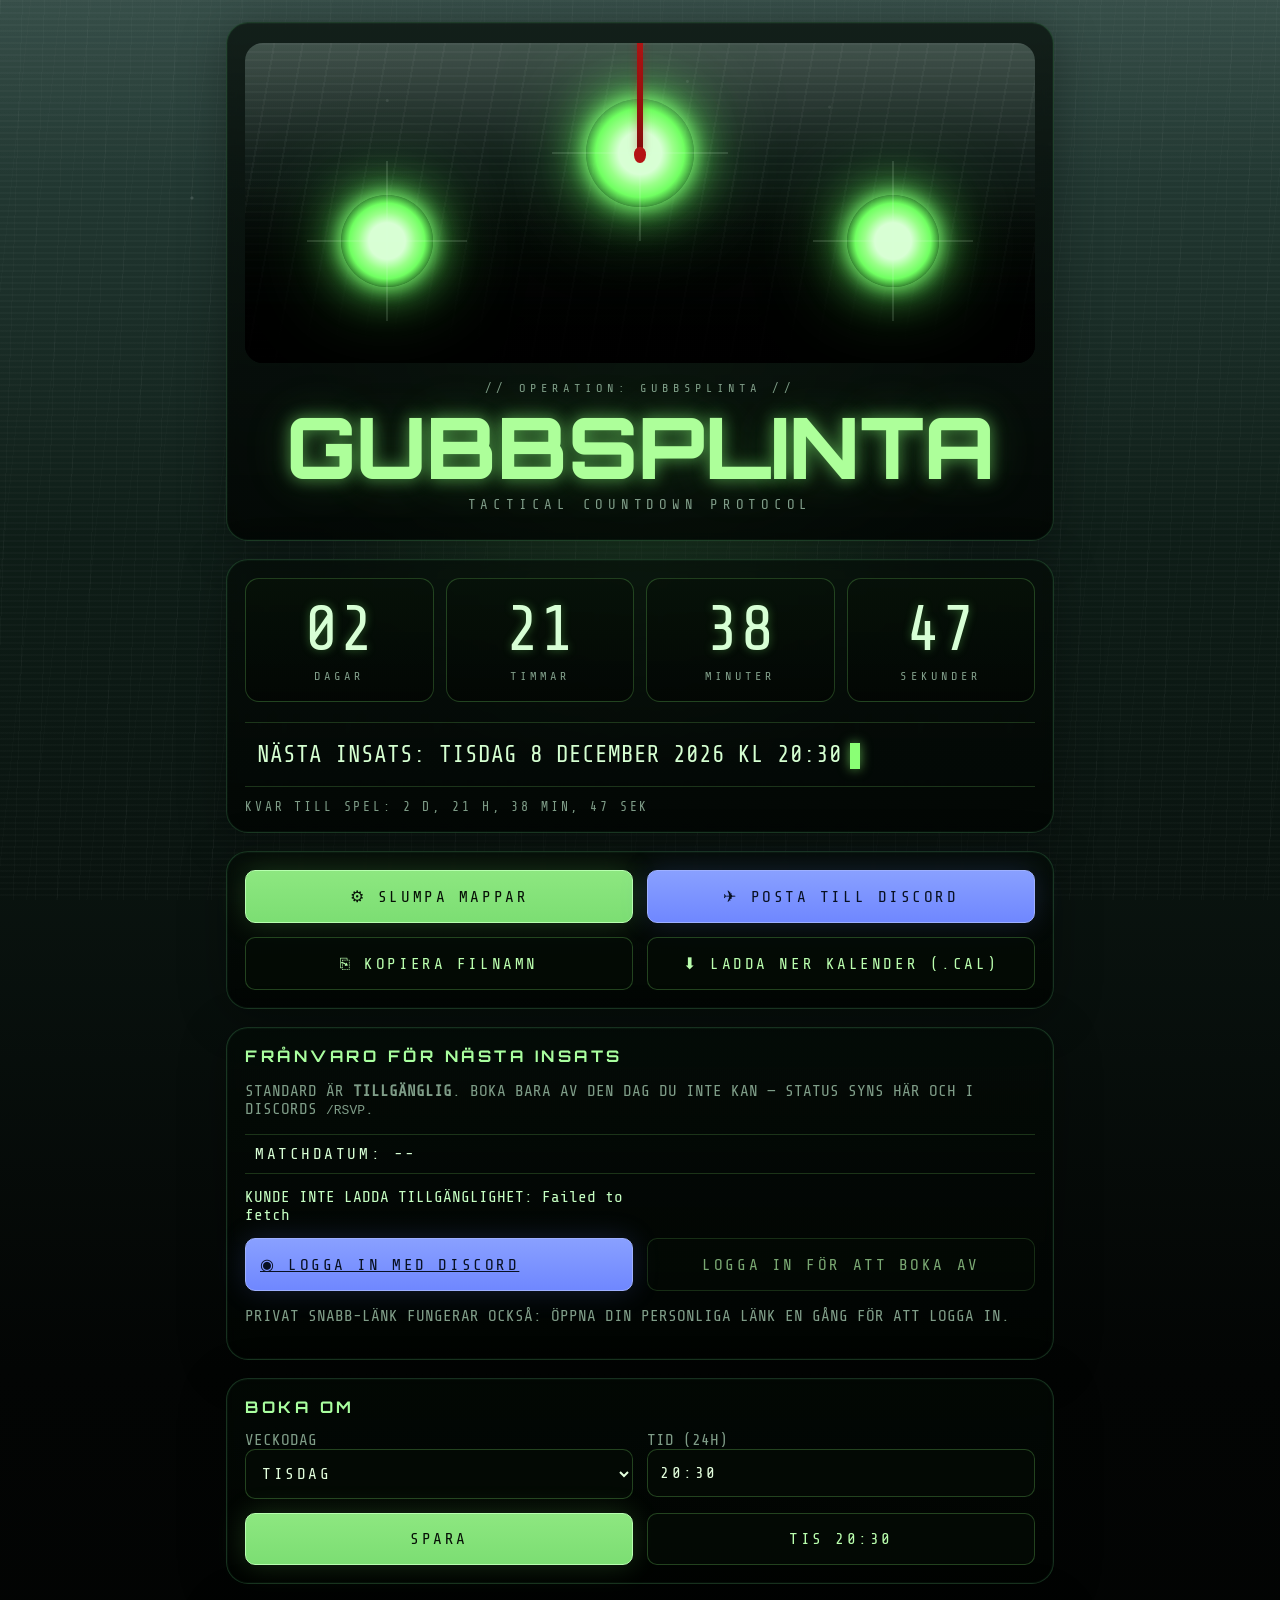
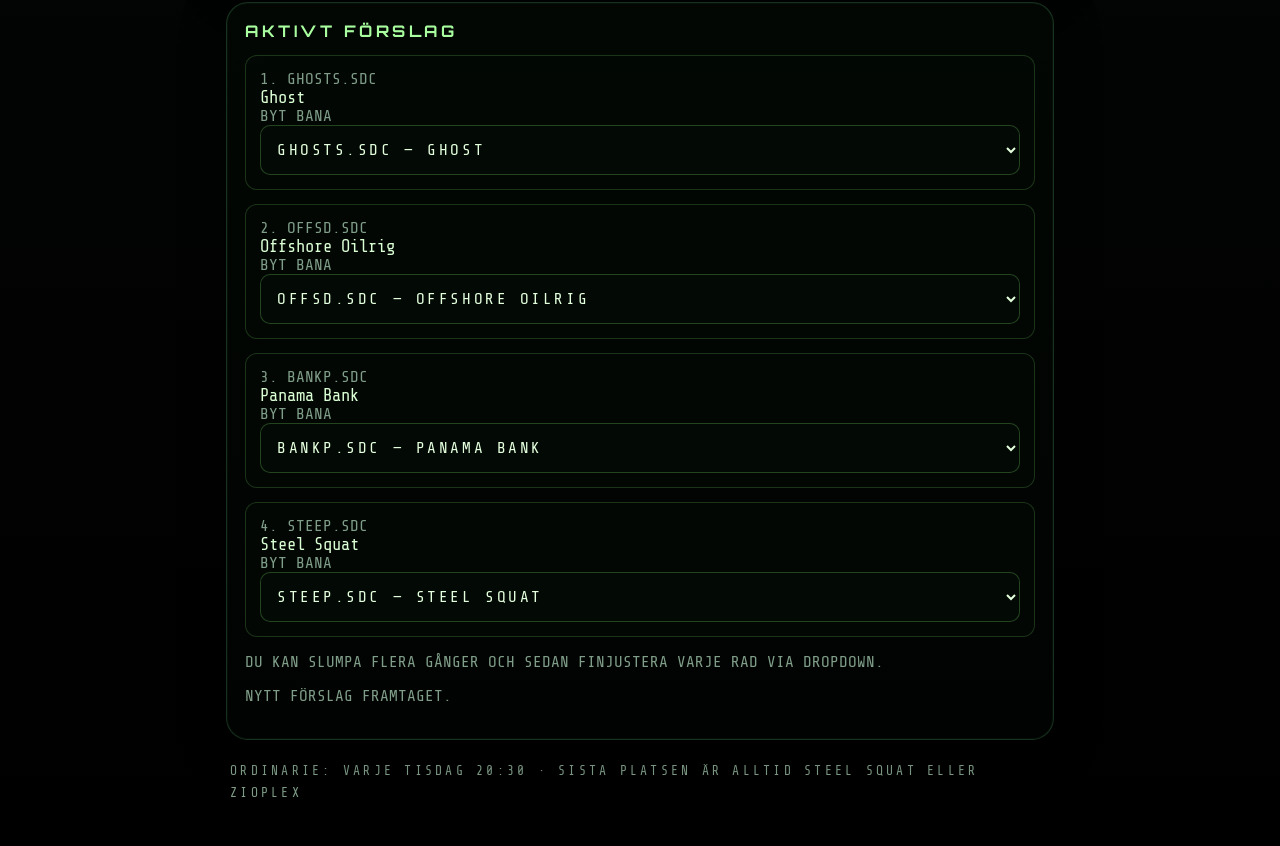
==== index.html @ 3c08b969 "Fix live RSVP panel synchronization" ====
<!doctype html>
<html lang="sv">
<head>
  <meta charset="utf-8">
  <meta name="viewport" content="width=device-width, initial-scale=1">
  <title>GubbSplinta Matchoff</title>
  <meta name="description" content="Repeterande nedräkning med regnig Splinter Cell-känsla, Discord-postning och GitHub-synk.">
  <link rel="preconnect" href="https://fonts.googleapis.com">
  <link rel="preconnect" href="https://fonts.gstatic.com" crossorigin>
  <link href="https://fonts.googleapis.com/css2?family=Orbitron:wght@500;700;800&family=Share+Tech+Mono&display=swap" rel="stylesheet">
  <link rel="stylesheet" href="style.css">
</head>
<body>
  <div class="rain-layer" aria-hidden="true"></div>
  <main class="wrap">
    <section class="hero panel">
      <div class="lens-scene" aria-hidden="true">
        <div class="blood-drop"></div>
        <div class="lens top"></div>
        <div class="lens left"></div>
        <div class="lens right"></div>
        <div class="mist"></div>
      </div>
      <p class="eyebrow">// OPERATION: GUBBSPLINTA //</p>
      <h1>GUBBSPLINTA</h1>
      <p class="subline">TACTICAL COUNTDOWN PROTOCOL</p>
    </section>

    <section class="panel countdown-panel">
      <div class="grid">
        <div class="box"><span class="num" id="days">00</span><span class="label">DAGAR</span></div>
        <div class="box"><span class="num" id="hours">00</span><span class="label">TIMMAR</span></div>
        <div class="box"><span class="num" id="minutes">00</span><span class="label">MINUTER</span></div>
        <div class="box"><span class="num" id="seconds">00</span><span class="label">SEKUNDER</span></div>
      </div>
      <div class="status"><span id="targetText">NÄSTA INSATS: --</span><span class="cursor"></span></div>
      <div class="countdown-note" id="countdownNote">KVAR TILL SPEL: --</div>
    </section>

    <section class="panel actions">
      <div class="two">
        <button class="btn primary" type="button" id="randomizeMaps">⚙ SLUMPA MAPPAR</button>
        <button class="btn discord" type="button" id="postDiscord">✈ POSTA TILL DISCORD</button>
      </div>
      <div class="two secondary-actions">
        <button class="btn" type="button" id="copyMapNames">⎘ KOPIERA FILNAMN</button>
        <button class="btn" type="button" id="downloadCal">⬇ LADDA NER KALENDER (.CAL)</button>
      </div>
    </section>

    <section class="panel availability">
      <h2>Frånvaro för nästa insats</h2>
      <p class="tiny">Standard är <strong>tillgänglig</strong>. Boka bara av den dag du inte kan — status syns här och i Discords <code>/rsvp</code>.</p>
      <div class="availability-date" id="availabilityDate">MATCHDATUM: --</div>
      <div id="availabilityList" class="availability-list" aria-live="polite">LADDAR TILLGÄNGLIGHET…</div>
      <div class="admin-availability" id="adminAvailability" hidden>
        <label for="availabilityPlayer">ADMIN: VÄLJ SPELARE</label>
        <select class="select" id="availabilityPlayer"></select>
      </div>
      <div class="two secondary-actions">
        <a class="btn discord" id="discordLogin" href="https://gubbsplinta-discord-proxy.gubbsplinta.workers.dev/auth/discord">◉ LOGGA IN MED DISCORD</a>
        <button class="btn" type="button" id="availabilityToggle" disabled>LOGGA IN FÖR ATT BOKA AV</button>
      </div>
      <p class="tiny" id="availabilityStatus">Privat snabb-länk fungerar också: öppna din personliga länk en gång för att logga in.</p>
    </section>

    <section class="panel settings">
      <h2>Boka om</h2>
      <form id="countdownForm" class="settings-grid">
        <div class="two">
          <div>
            <label for="weekday">Veckodag</label>
            <select class="select" id="weekday">
              <option value="1">Måndag</option>
              <option value="2" selected>Tisdag</option>
              <option value="3">Onsdag</option>
              <option value="4">Torsdag</option>
              <option value="5">Fredag</option>
              <option value="6">Lördag</option>
              <option value="0">Söndag</option>
            </select>
          </div>
          <div>
            <label for="timeText">Tid (24H)</label>
            <input class="input" id="timeText" type="text" inputmode="numeric" pattern="^([01][0-9]|2[0-3]):[0-5][0-9]$" value="20:30" placeholder="20:30">
          </div>
        </div>
        <div class="two">
          <button class="btn primary" type="submit">SPARA</button>
          <button class="btn" type="button" id="presetTuesday">TIS 20:30</button>
        </div>
      </form>
    </section>

    <section class="panel maps">
      <h2>Aktivt förslag</h2>
      <div class="map-list" id="mapList"></div>
      <p class="tiny">Du kan slumpa flera gånger och sedan finjustera varje rad via dropdown.</p>
      <p class="tiny" id="copyStatus"></p>
    </section>

    <div class="footline" id="footLine">ORDINARIE: VARJE TISDAG 20:30 · SISTA PLATSEN ÄR ALLTID STEEL SQUAT ELLER ZIOPLEX</div>
  </main>

  <script>
    const WORKER_URL = 'https://gubbsplinta-discord-proxy.gubbsplinta.workers.dev/post-maps';
    const API_URL = 'https://gubbsplinta-discord-proxy.gubbsplinta.workers.dev';
    const authStorageKey = 'gubbsplinta-availability-auth';
    const availabilityList = document.getElementById('availabilityList');
    const availabilityDate = document.getElementById('availabilityDate');
    const availabilityStatus = document.getElementById('availabilityStatus');
    const availabilityToggle = document.getElementById('availabilityToggle');
    const discordLogin = document.getElementById('discordLogin');
    const adminAvailability = document.getElementById('adminAvailability');
    const availabilityPlayer = document.getElementById('availabilityPlayer');
    let availabilityAuth = sessionStorage.getItem(authStorageKey) || '';
    let signedInPlayer = null;
    let availabilityData = null;
    const logimoxId = '151053160847376384';
    const weekdayNames = ['SÖNDAG','MÅNDAG','TISDAG','ONSDAG','TORSDAG','FREDAG','LÖRDAG'];
    const form = document.getElementById('countdownForm');
    const weekdayInput = document.getElementById('weekday');
    const timeInput = document.getElementById('timeText');
    const targetText = document.getElementById('targetText');
    const countdownNote = document.getElementById('countdownNote');
    const copyStatus = document.getElementById('copyStatus');
    const mapList = document.getElementById('mapList');
    const footLine = document.getElementById('footLine');
    const postDiscordBtn = document.getElementById('postDiscord');
    const els = { days: document.getElementById('days'), hours: document.getElementById('hours'), minutes: document.getElementById('minutes'), seconds: document.getElementById('seconds') };
    const defaultMaps = [
      { file: 'AquaE.sdc', full: 'Aqua' },
      { file: 'BankP.sdc', full: 'Panama Bank' },
      { file: 'CineU.sdc', full: 'Cinema' },
      { file: 'CpusS.sdc', full: 'Cpuss' },
      { file: 'DeftS.sdc', full: 'Deftech Belew' },
      { file: 'Entry.sdc', full: 'Entry' },
      { file: 'FactP.sdc', full: 'Factory' },
      { file: 'GhostS.sdc', full: 'Ghost' },
      { file: 'KrauU.sdc', full: 'Krauser Lab' },
      { file: 'Lobby.sdc', full: 'Lobby' },
      { file: 'Mise.sdc', full: 'Missile' },
      { file: 'MounU.sdc', full: 'Mount Hospital' },
      { file: 'MuseE.sdc', full: 'Museum' },
      { file: 'OffsD.sdc', full: 'Offshore Oilrig' },
      { file: 'OrphS.sdc', full: 'Orphanage' },
      { file: 'PanaS.sdc', full: 'Panama' },
      { file: 'PolaP.sdc', full: 'Polar Base' },
      { file: 'RiveI.sdc', full: 'Riverside' },
      { file: 'Sance.sdc', full: 'Sanctuary' },
      { file: 'ScheU.sdc', full: 'Schermerhorn' },
      { file: 'ShadP.sdc', full: 'Shadow Moses' },
      { file: 'SkysD.sdc', full: 'SpyScraper' },
      { file: 'SlauS.sdc', full: 'Slaughter House' },
      { file: 'StatP.sdc', full: 'State Union' },
      { file: 'SteeP.sdc', full: 'Steel Squat' },
      { file: 'StroD.sdc', full: 'Stockhouse' },
      { file: 'TermD.sdc', full: 'Terminal' },
      { file: 'VertL.sdc', full: 'Vertigo' },
      { file: 'WareP.sdc', full: 'Warehouse' },
      { file: 'ZiopD.sdc', full: 'Zioplex' }
    ];
    let maps = [...defaultMaps];
    let currentMapPick = [];
    let currentConfig = { weekday: 2, time: '20:30' };

    function validTime(value) {
      return /^([01][0-9]|2[0-3]):[0-5][0-9]$/.test(value);
    }
    function getNextOccurrence(targetWeekday, timeValue) {
      const now = new Date();
      const [hours, minutes] = timeValue.split(':').map(Number);
      const target = new Date(now);
      target.setHours(hours, minutes, 0, 0);
      let diffDays = (targetWeekday - now.getDay() + 7) % 7;
      if (diffDays === 0 && target <= now) diffDays = 7;
      target.setDate(now.getDate() + diffDays);
      return target;
    }
    function nextMatchDateKey() {
      return getNextOccurrence(currentConfig.weekday, currentConfig.time).toISOString().slice(0, 10);
    }
    function authHeaders() { return availabilityAuth ? { Authorization: `Bearer ${availabilityAuth}` } : {}; }
    function renderAvailability() {
      if (!availabilityData) return;
      availabilityDate.textContent = `MATCHDATUM: ${availabilityData.date}`;
      const available = (availabilityData.available || []).map(player => `<span class="availability-player available">✅ ${player.name}</span>`).join('');
      const late = (availabilityData.late || []).map(player => `<span class="availability-player late">⏱️ ${player.name}</span>`).join('');
      const unavailable = (availabilityData.unavailable || []).map(player => `<span class="availability-player unavailable">❌ ${player.name}</span>`).join('');
      availabilityList.innerHTML = `<div><strong>TILLGÄNGLIGA</strong><div>${available || '—'}</div></div><div><strong>SEN</strong><div>${late || '—'}</div></div><div><strong>KAN INTE</strong><div>${unavailable || '—'}</div></div>`;
      if (signedInPlayer) {
        const isAdmin = signedInPlayer.id === logimoxId;
        if (isAdmin) {
          adminAvailability.hidden = false;
          const selected = availabilityPlayer.value || signedInPlayer.id;
          const players = [...(availabilityData.available || []), ...(availabilityData.unavailable || [])];
          availabilityPlayer.innerHTML = players.map(player => `<option value="${player.id}" ${player.id === selected ? 'selected' : ''}>${player.name}</option>`).join('');
        } else adminAvailability.hidden = true;
        const targetId = isAdmin ? (availabilityPlayer.value || signedInPlayer.id) : signedInPlayer.id;
        const target = [...(availabilityData.available || []), ...(availabilityData.unavailable || [])].find(player => player.id === targetId) || signedInPlayer;
        const isUnavailable = (availabilityData.unavailable || []).some(player => player.id === target.id);
        availabilityToggle.disabled = false;
        availabilityToggle.textContent = isUnavailable ? `MARKERA ${target.name.toUpperCase()} SOM TILLGÄNGLIG` : `${target.name.toUpperCase()} KAN INTE DENNA DAG`;
        availabilityStatus.textContent = isAdmin ? 'ADMINLÄGE: DU KAN ÄNDRA ALLAS TILLGÄNGLIGHET.' : `INLOGGAD SOM ${signedInPlayer.name.toUpperCase()}. ${isUnavailable ? 'DIN AVBOKNING ÄR REGISTRERAD.' : 'DU RÄKNAS SOM TILLGÄNGLIG.'}`;
        discordLogin.textContent = `◉ INLOGGAD: ${signedInPlayer.name.toUpperCase()}`;
      } else {
        adminAvailability.hidden = true;
        availabilityToggle.disabled = true;
        availabilityToggle.textContent = 'LOGGA IN FÖR ATT BOKA AV';
        availabilityStatus.textContent = 'LOGGA IN MED DISCORD ELLER ÖPPNA DIN PRIVATA SNABB-LÄNK FÖR ATT ÄNDRA DIN EGEN STATUS.';
      }
    }
    async function loadAvailability() {
      const date = nextMatchDateKey();
      try {
        const [statusResponse, availabilityResponse] = await Promise.all([
          fetch(`${API_URL}/auth/status`, { headers: authHeaders() }),
          fetch(`${API_URL}/availability?date=${encodeURIComponent(date)}`, { headers: authHeaders() })
        ]);
        const status = await statusResponse.json();
        if (!availabilityResponse.ok) throw new Error('Kunde inte läsa tillgänglighet.');
        availabilityData = await availabilityResponse.json();
        signedInPlayer = status.player;
        renderAvailability();
      } catch (error) {
        availabilityList.textContent = 'KUNDE INTE LADDA TILLGÄNGLIGHET: ' + error.message;
      }
    }
    async function toggleAvailability() {
      if (!signedInPlayer || !availabilityData) return;
      const targetId = signedInPlayer.id === logimoxId ? (availabilityPlayer.value || signedInPlayer.id) : signedInPlayer.id;
      const unavailable = !(availabilityData.unavailable || []).some(player => player.id === targetId);
      availabilityToggle.disabled = true;
      try {
        const response = await fetch(`${API_URL}/availability?date=${encodeURIComponent(availabilityData.date)}`, {
          method: 'PUT', headers: { 'Content-Type': 'application/json', ...authHeaders() }, body: JSON.stringify({ unavailable, playerId: targetId })
        });
        const result = await response.json();
        if (!response.ok) throw new Error(result.error || 'Uppdateringen misslyckades.');
        availabilityData = result;
        renderAvailability();
        // Re-read the shared state so this page reflects the saved answer.
        await loadAvailability();
      } catch (error) {
        availabilityStatus.textContent = 'FEL: ' + error.message;
        availabilityToggle.disabled = false;
      }
    }
    function absorbAuthFromHash() {
      const fragment = new URLSearchParams(location.hash.slice(1));
      const token = fragment.get('auth');
      const error = fragment.get('error');
      if (token) { availabilityAuth = token; sessionStorage.setItem(authStorageKey, token); history.replaceState(null, '', location.pathname); }
      if (error) { availabilityStatus.textContent = error.toUpperCase(); history.replaceState(null, '', location.pathname); }
    }
    function formatTarget(date) {
      const weekday = new Intl.DateTimeFormat('sv-SE', { weekday: 'long' }).format(date).toUpperCase();
      const datePart = new Intl.DateTimeFormat('sv-SE', { day: 'numeric', month: 'long', year: 'numeric' }).format(date).toUpperCase();
      const timePart = new Intl.DateTimeFormat('sv-SE', { hour: '2-digit', minute: '2-digit', hour12: false }).format(date);
      return `${weekday} ${datePart} KL ${timePart}`;
    }
    function formatRemaining(totalSeconds) {
      const days = Math.floor(totalSeconds / 86400);
      const hours = Math.floor((totalSeconds % 86400) / 3600);
      const minutes = Math.floor((totalSeconds % 3600) / 60);
      const seconds = totalSeconds % 60;
      return `${days} d, ${hours} h, ${minutes} min, ${seconds} sek`;
    }
    function updateCountdown() {
      const next = getNextOccurrence(currentConfig.weekday, currentConfig.time);
      const totalSeconds = Math.max(0, Math.floor((next - new Date()) / 1000));
      els.days.textContent = String(Math.floor(totalSeconds / 86400)).padStart(2, '0');
      els.hours.textContent = String(Math.floor((totalSeconds % 86400) / 3600)).padStart(2, '0');
      els.minutes.textContent = String(Math.floor((totalSeconds % 3600) / 60)).padStart(2, '0');
      els.seconds.textContent = String(totalSeconds % 60).padStart(2, '0');
      targetText.textContent = 'NÄSTA INSATS: ' + formatTarget(next);
      countdownNote.textContent = 'KVAR TILL SPEL: ' + formatRemaining(totalSeconds);
      footLine.textContent = 'ORDINARIE: VARJE ' + weekdayNames[currentConfig.weekday] + ' ' + currentConfig.time + ' · SISTA PLATSEN ÄR ALLTID STEEL SQUAT ELLER ZIOPLEX';
    }
    function shuffle(array) {
      const copy = [...array];
      for (let i = copy.length - 1; i > 0; i--) {
        const j = Math.floor(Math.random() * (i + 1));
        [copy[i], copy[j]] = [copy[j], copy[i]];
      }
      return copy;
    }
    function parseMapLine(line) {
      const trimmed = line.trim();
      if (!trimmed || trimmed.startsWith('#')) return null;
      const parts = trimmed.split('|').map(part => part.trim()).filter(Boolean);
      if (parts.length === 0) return null;
      if (parts.length === 1) return { file: parts[0], full: parts[0].replace(/\.[^.]+$/, '') };
      return { file: parts[0], full: parts.slice(1).join(' | ') };
    }
    async function loadMapsFromTextFile() {
      try {
        const response = await fetch('./banor.txt', { cache: 'no-store' });
        if (!response.ok) throw new Error('Kunde inte läsa banor.txt');
        const content = await response.text();
        const parsedMaps = content.split(/\r?\n/).map(parseMapLine).filter(Boolean);
        if (parsedMaps.length >= 4) {
          maps = parsedMaps;
          copyStatus.textContent = 'BANOR LÄSTA FRÅN BANOR.TXT.';
          return;
        }
        copyStatus.textContent = 'BANOR.TXT HAR FÖR FÅ RADER, STANDARDLISTA ANVÄNDS.';
      } catch {
        copyStatus.textContent = 'BANOR.TXT HITTADES INTE, STANDARDLISTA ANVÄNDS.';
      }
      maps = [...defaultMaps];
    }
    function renderMaps() {
      const alwaysLastPool = maps.filter(map => ['SteeP.sdc', 'ZiopD.sdc'].includes(map.file));
      if (maps.length < 4) {
        currentMapPick = shuffle(maps).slice(0, Math.min(4, maps.length));
      } else if (alwaysLastPool.length) {
        const forcedLast = shuffle(alwaysLastPool)[0];
        const regularPool = maps.filter(map => map.file !== forcedLast.file);
        currentMapPick = shuffle(regularPool).slice(0, 3);
        currentMapPick.push(forcedLast);
      } else {
        currentMapPick = shuffle(maps).slice(0, 4);
      }
      mapList.innerHTML = currentMapPick.map((map, index) => {
        const options = maps.map(option => `<option value="${option.file}" ${option.file === map.file ? 'selected' : ''}>${option.file} — ${option.full}</option>`).join('');
        return `
        <div class="map-item">
          <div class="folder">${index + 1}. ${map.file}</div>
          <div class="map-name">${map.full}</div>
          <label for="map-select-${index}">Byt bana</label>
          <select class="select map-select" id="map-select-${index}" data-index="${index}">${options}</select>
        </div>
      `;
      }).join('');
      bindMapSelects();
      copyStatus.textContent = 'NYTT FÖRSLAG FRAMTAGET.';
    }
    function bindMapSelects() {
      document.querySelectorAll('.map-select').forEach(select => {
        select.addEventListener('change', event => {
          const index = Number(event.target.dataset.index);
          const selected = maps.find(map => map.file === event.target.value);
          if (!selected) return;
          currentMapPick[index] = { ...selected };
          renderCurrentSelection();
          copyStatus.textContent = 'FÖRSLAGET HAR FINJUSTERATS.';
        });
      });
    }
    function renderCurrentSelection() {
      mapList.innerHTML = currentMapPick.map((map, index) => {
        const options = maps.map(option => `<option value="${option.file}" ${option.file === map.file ? 'selected' : ''}>${option.file} — ${option.full}</option>`).join('');
        return `
        <div class="map-item">
          <div class="folder">${index + 1}. ${map.file}</div>
          <div class="map-name">${map.full}</div>
          <label for="map-select-${index}">Byt bana</label>
          <select class="select map-select" id="map-select-${index}" data-index="${index}">${options}</select>
        </div>
      `;
      }).join('');
      bindMapSelects();
    }
    async function copyMapNames() {
      const text = currentMapPick.map(m => m.file).join('\n');
      try {
        await navigator.clipboard.writeText(text);
      } catch {
        const area = document.createElement('textarea');
        area.value = text;
        document.body.appendChild(area);
        area.select();
        document.execCommand('copy');
        area.remove();
      }
      copyStatus.textContent = 'FILNAMN KOPIERADE.';
    }
    function escapeCal(value) {
      return String(value).replace(/\\/g, '\\\\').replace(/\r?\n/g, '\\n').replace(/,/g, '\\,').replace(/;/g, '\\;');
    }
    function formatCalUTC(date) {
      const pad = n => String(n).padStart(2, '0');
      return date.getUTCFullYear() + pad(date.getUTCMonth() + 1) + pad(date.getUTCDate()) + 'T' + pad(date.getUTCHours()) + pad(date.getUTCMinutes()) + pad(date.getUTCSeconds()) + 'Z';
    }
    function downloadCalForMaps() {
      if (!currentMapPick.length) {
        copyStatus.textContent = 'SLUMPA MAPPAR FÖRST.';
        return;
      }
      const now = new Date();
      const start = new Date(now.getTime() + 30 * 60 * 1000);
      const end = new Date(start.getTime() + 60 * 60 * 1000);
      const lines = ['BEGIN:VCALENDAR','VERSION:2.0','PRODID:-//GubbSplinta Matchoff//GitHub Sync//SV','CALSCALE:GREGORIAN'];
      currentMapPick.forEach((map, index) => {
        lines.push('BEGIN:VEVENT');
        lines.push('UID:gubbsplinta-' + now.getTime() + '-' + index + '@local');
        lines.push('DTSTAMP:' + formatCalUTC(now));
        lines.push('DTSTART:' + formatCalUTC(start));
        lines.push('DTEND:' + formatCalUTC(end));
        lines.push('SUMMARY:' + escapeCal('GubbSplinta Matchoff: ' + map.full));
        lines.push('DESCRIPTION:' + escapeCal('Map: ' + map.file + ' — ' + map.full));
        lines.push('END:VEVENT');
      });
      lines.push('END:VCALENDAR');
      const blob = new Blob([lines.join('\r\n')], { type: 'text/calendar;charset=utf-8' });
      const url = URL.createObjectURL(blob);
      const a = document.createElement('a');
      a.href = url;
      a.download = 'GubbSplinta-Matchoff.cal';
      document.body.appendChild(a);
      a.click();
      a.remove();
      URL.revokeObjectURL(url);
      copyStatus.textContent = 'KALENDERFIL SKAPAD.';
    }
    async function postMapsToDiscord() {
      if (!currentMapPick.length) {
        copyStatus.textContent = 'SLUMPA MAPPAR FÖRST.';
        return;
      }
      const next = getNextOccurrence(currentConfig.weekday, currentConfig.time);
      const totalSeconds = Math.max(0, Math.floor((next - new Date()) / 1000));
      const payload = {
        title: 'GubbSplinta Matchoff',
        weekday: weekdayNames[currentConfig.weekday],
        time: currentConfig.time,
        targetDate: formatTarget(next),
        remaining: formatRemaining(totalSeconds),
        maps: currentMapPick
      };
      postDiscordBtn.disabled = true;
      copyStatus.textContent = 'POSTAR TILL DISCORD OCH SYNKAR FIL...';
      try {
        const response = await fetch(WORKER_URL, {
          method: 'POST',
          headers: { 'Content-Type': 'application/json' },
          body: JSON.stringify(payload)
        });
        const result = await response.json().catch(() => ({}));
        if (!response.ok) throw new Error(result.error || 'Postning misslyckades');
        copyStatus.textContent = 'DISCORD-POST OCH GITHUB-SYNK KLAR.';
      } catch (error) {
        copyStatus.textContent = 'FEL: ' + error.message;
      } finally {
        postDiscordBtn.disabled = false;
      }
    }
    form.addEventListener('submit', (event) => {
      event.preventDefault();
      const timeValue = timeInput.value.trim();
      if (!validTime(timeValue)) {
        copyStatus.textContent = 'ANGE TID SOM 24H, T.EX. 20:30.';
        timeInput.focus();
        return;
      }
      currentConfig = { weekday: Number(weekdayInput.value), time: timeValue };
      updateCountdown();
      loadAvailability();
      copyStatus.textContent = 'BOKNING UPPDATERAD.';
    });
    document.getElementById('presetTuesday').addEventListener('click', () => {
      weekdayInput.value = '2';
      timeInput.value = '20:30';
      form.requestSubmit();
    });
    document.getElementById('randomizeMaps').addEventListener('click', renderMaps);
    document.getElementById('copyMapNames').addEventListener('click', copyMapNames);
    document.getElementById('downloadCal').addEventListener('click', downloadCalForMaps);
    postDiscordBtn.addEventListener('click', postMapsToDiscord);
    availabilityToggle.addEventListener('click', toggleAvailability);
    availabilityPlayer.addEventListener('change', renderAvailability);
    absorbAuthFromHash();
    updateCountdown();
    loadAvailability();
    loadMapsFromTextFile().then(renderMaps);
    setInterval(updateCountdown, 1000);
    // Check the shared RSVP box regularly, so Discord changes appear without a reload.
    setInterval(loadAvailability, 30000);
  </script>
</body>
</html>
---- style.css ----
:root {
  --bg:#020503;--surface:rgba(3,9,5,.72);--surface-2:rgba(4,12,7,.84);--border:rgba(120,255,160,.18);--text:#c6ffc2;--text-muted:#7f9d88;--accent:#8aff75;--discord:#6e85ff;--discord-border:#9eb0ff;--radius:22px;
}
*{box-sizing:border-box}
html,body{margin:0;padding:0;min-height:100%;background:#000;color:var(--text);font-family:'Share Tech Mono',monospace}
body{min-height:100vh;background:radial-gradient(circle at 50% 18%, rgba(124,255,124,.16), transparent 16%),linear-gradient(180deg, #2c453f 0%, #0e1d17 22%, #030504 56%, #000 100%);position:relative;overflow-x:hidden}
body::before{content:"";position:fixed;inset:0;pointer-events:none;background:radial-gradient(circle at 50% 16%, rgba(180,255,200,.18), transparent 10%),linear-gradient(180deg, rgba(255,255,255,.05), transparent 20%, rgba(0,0,0,.28) 70%),repeating-linear-gradient(to bottom, rgba(255,255,255,.025) 0 2px, transparent 2px 6px);mix-blend-mode:screen}
.rain-layer{position:fixed;inset:0;pointer-events:none;opacity:.32;background-image:radial-gradient(circle at 15% 22%, rgba(255,255,255,.45) 0 1px, transparent 2px),radial-gradient(circle at 37% 18%, rgba(255,255,255,.38) 0 1.3px, transparent 2.5px),radial-gradient(circle at 66% 27%, rgba(255,255,255,.4) 0 1px, transparent 2.2px),radial-gradient(circle at 82% 16%, rgba(255,255,255,.34) 0 1.2px, transparent 2.4px),repeating-linear-gradient(92deg, rgba(255,255,255,.08) 0 1px, transparent 1px 22px),repeating-linear-gradient(96deg, rgba(255,255,255,.06) 0 1px, transparent 1px 30px);filter:blur(.3px)}
.wrap{max-width:860px;margin:0 auto;padding:22px 16px 42px;position:relative;z-index:1}
.panel{background:linear-gradient(180deg, rgba(3,10,5,.68), rgba(1,4,2,.82));border:1px solid var(--border);border-radius:var(--radius);box-shadow:0 0 0 1px rgba(110,255,150,.04) inset,0 8px 48px rgba(0,0,0,.32);backdrop-filter:blur(6px)}
.hero{padding:20px 18px 28px;overflow:hidden}.lens-scene{position:relative;height:320px;border-radius:18px;background:linear-gradient(180deg, rgba(190,220,210,.28), rgba(44,64,58,.22) 36%, rgba(3,8,5,.55) 66%, rgba(0,0,0,.88) 100%),repeating-linear-gradient(to bottom, rgba(255,255,255,.035) 0 2px, transparent 2px 8px);overflow:hidden;margin-bottom:18px}
.lens-scene::before{content:"";position:absolute;inset:0;background:radial-gradient(circle at 18% 18%, rgba(255,255,255,.22) 0 1px, transparent 2px),radial-gradient(circle at 74% 20%, rgba(255,255,255,.18) 0 1px, transparent 2px),radial-gradient(circle at 56% 12%, rgba(255,255,255,.22) 0 1px, transparent 2px),repeating-linear-gradient(100deg, rgba(255,255,255,.08) 0 2px, transparent 2px 28px);opacity:.4}
.lens-scene::after{content:"";position:absolute;inset:0;background:linear-gradient(180deg, transparent 0%, transparent 40%, rgba(0,0,0,.25) 64%, rgba(0,0,0,.72) 100%)}
.lens{position:absolute;width:92px;height:92px;border-radius:50%;background:radial-gradient(circle, #d8ffd4 0 28%, #9aff89 44%, #70ff61 58%, rgba(95,255,90,.42) 74%, rgba(110,255,120,0) 100%);box-shadow:0 0 18px rgba(132,255,120,.95),0 0 44px rgba(110,255,100,.9),0 0 88px rgba(90,255,90,.5);z-index:2}.lens::before,.lens::after{content:"";position:absolute;background:rgba(220,255,220,.28);z-index:1}.lens::before{left:-34px;right:-34px;top:50%;height:1px;transform:translateY(-50%)}.lens::after{top:-34px;bottom:-34px;left:50%;width:1px;transform:translateX(-50%)}.lens.top{left:50%;top:56px;transform:translateX(-50%);width:108px;height:108px}.lens.left{left:96px;top:152px}.lens.right{right:96px;top:152px}.mist{position:absolute;left:0;right:0;bottom:0;height:54%;z-index:1;background:linear-gradient(180deg, transparent, rgba(0,0,0,.28) 35%, rgba(0,0,0,.82))}.blood-drop{position:absolute;left:50%;top:-10px;transform:translateX(-50%);width:6px;height:120px;z-index:3;background:linear-gradient(180deg, rgba(185,18,18,.95), rgba(128,5,5,.98));border-radius:999px;box-shadow:0 0 8px rgba(180,15,15,.35)}.blood-drop::after{content:"";position:absolute;bottom:-10px;left:50%;transform:translateX(-50%);width:12px;height:16px;border-radius:50% 50% 55% 55%;background:#b41414}
.eyebrow,.subline,.label,.tiny,.folder,.footline,label,.countdown-note{color:var(--text-muted);text-transform:uppercase}.eyebrow{text-align:center;font-size:12px;letter-spacing:.42em;margin:0 0 12px}h1{margin:0;text-align:center;font:800 clamp(2.4rem,8vw,5.3rem)/.94 'Orbitron',sans-serif;color:#adff9a;text-transform:uppercase;text-shadow:0 0 16px rgba(135,255,120,.55),0 0 46px rgba(120,255,110,.22)}.subline{text-align:center;font-size:14px;letter-spacing:.34em;margin:10px 0 0}
.countdown-panel,.actions,.availability,.settings,.maps{margin-top:18px;padding:18px}.grid{display:grid;grid-template-columns:repeat(4,1fr);gap:12px}.box{padding:18px 10px;border-radius:14px;border:1px solid rgba(138,255,117,.22);background:linear-gradient(180deg, rgba(7,18,9,.74), rgba(3,7,4,.88));text-align:center}.num{display:block;font:500 clamp(2.2rem,6vw,4rem)/1 'Share Tech Mono',monospace;color:#d7ffd5;text-shadow:0 0 10px rgba(130,255,110,.34)}.label{display:block;margin-top:8px;font-size:12px;letter-spacing:.34em}.status{margin-top:20px;padding:16px 12px;border-top:1px solid rgba(138,255,117,.18);border-bottom:1px solid rgba(138,255,117,.18);font-size:clamp(1rem,2.8vw,1.45rem);line-height:1.35;text-transform:uppercase;color:#d5ffd1}.countdown-note{margin-top:12px;font-size:13px;letter-spacing:.22em}.cursor{display:inline-block;width:10px;height:1.1em;background:var(--accent);margin-left:8px;vertical-align:middle;box-shadow:0 0 12px rgba(138,255,117,.6);animation:blink 1s steps(1) infinite}
.actions{display:grid;gap:14px}.two{display:grid;grid-template-columns:1fr 1fr;gap:14px}.secondary-actions .btn{background:rgba(5,12,6,.7)}.btn,.input,.select{width:100%;border-radius:10px;border:1px solid rgba(138,255,117,.24);font:500 1rem 'Share Tech Mono',monospace;letter-spacing:.16em;text-transform:uppercase}.btn{padding:16px 14px;background:rgba(5,12,6,.7);color:#baffae;cursor:pointer}.btn.primary{background:linear-gradient(180deg, #8de780, #7cde73);color:#061006;border-color:#b8ffb0;box-shadow:0 0 28px rgba(138,255,117,.18)}.btn.discord{background:linear-gradient(180deg, #89a0ff, #6f87ff);color:#081022;border-color:var(--discord-border);box-shadow:0 0 28px rgba(111,135,255,.18)}.btn:disabled{opacity:.65;cursor:wait}
.availability h2,.settings h2,.maps h2{font:700 1rem 'Orbitron',sans-serif;letter-spacing:.22em;text-transform:uppercase;margin:0 0 14px;color:#a9ff9f}.admin-availability{margin:14px 0}.availability-date{margin:12px 0;padding:10px;border-top:1px solid rgba(138,255,117,.18);border-bottom:1px solid rgba(138,255,117,.18);color:#d7ffd5;letter-spacing:.16em}.availability-list{display:grid;grid-template-columns:1fr 1fr;gap:12px;margin:14px 0}.availability-list>div{padding:12px;border:1px solid rgba(138,255,117,.18);border-radius:10px;background:rgba(4,10,6,.55)}.availability-list strong{display:block;color:var(--text-muted);font-size:.8rem;letter-spacing:.14em;margin-bottom:8px}.availability-player{display:inline-block;margin:3px 6px 3px 0}.availability-player.unavailable{color:#ffaaa0}.availability-player.available{color:#baffae}.settings-grid,.map-list{display:grid;gap:14px}.input,.select{padding:14px 12px;background:rgba(4,10,6,.8);color:#e3ffdd}.map-item{padding:14px;border-radius:12px;border:1px solid rgba(138,255,117,.18);background:rgba(4,10,6,.68)}.map-name{font-size:1.08rem;color:#dbffd4}.footline{margin-top:20px;padding:0 4px;font-size:13px;letter-spacing:.25em;line-height:1.7}
@keyframes blink{50%{opacity:0}}
@media (max-width:700px){.lens-scene{height:260px}.lens.top{width:92px;height:92px;top:46px}.lens.left{left:42px;top:132px;width:82px;height:82px}.lens.right{right:42px;top:132px;width:82px;height:82px}.grid{grid-template-columns:repeat(2,1fr)}.two{grid-template-columns:1fr}.wrap{padding:14px 12px 34px}.eyebrow,.subline,.label,.footline,.countdown-note{letter-spacing:.22em}}
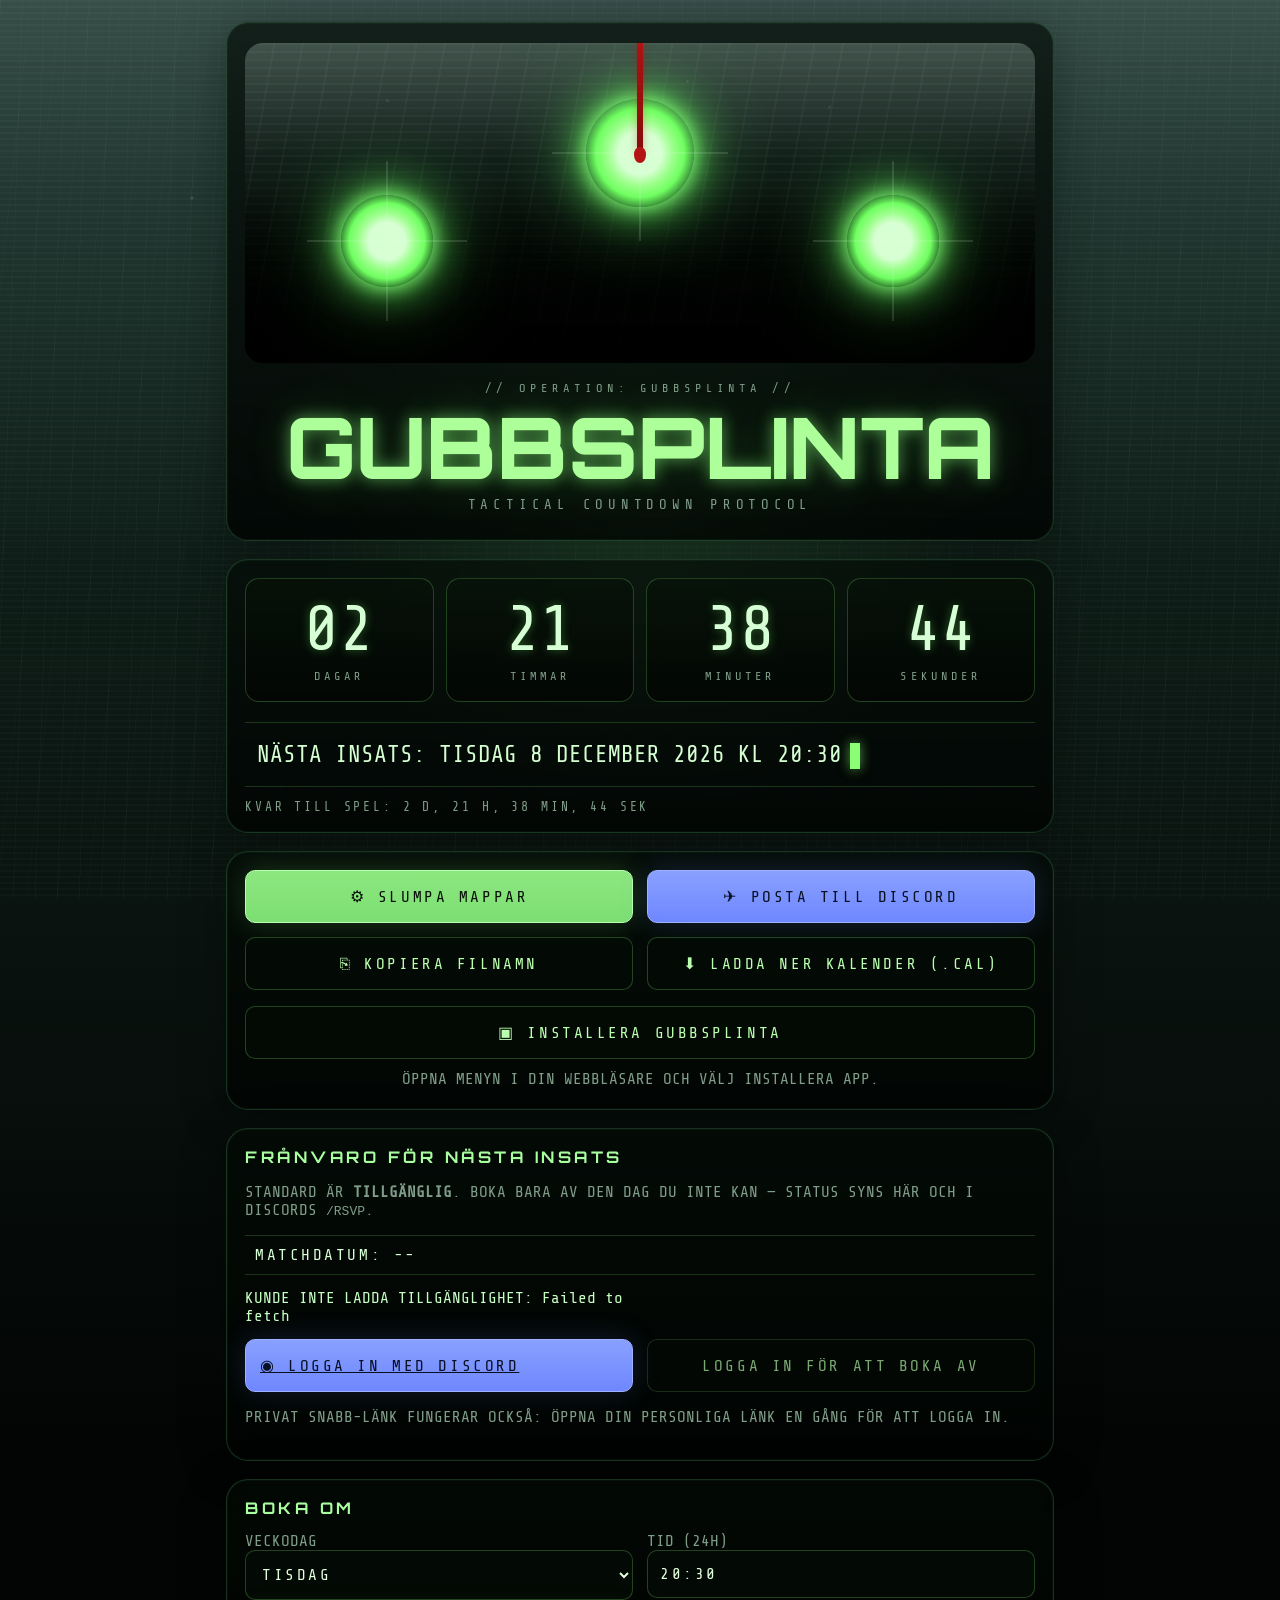
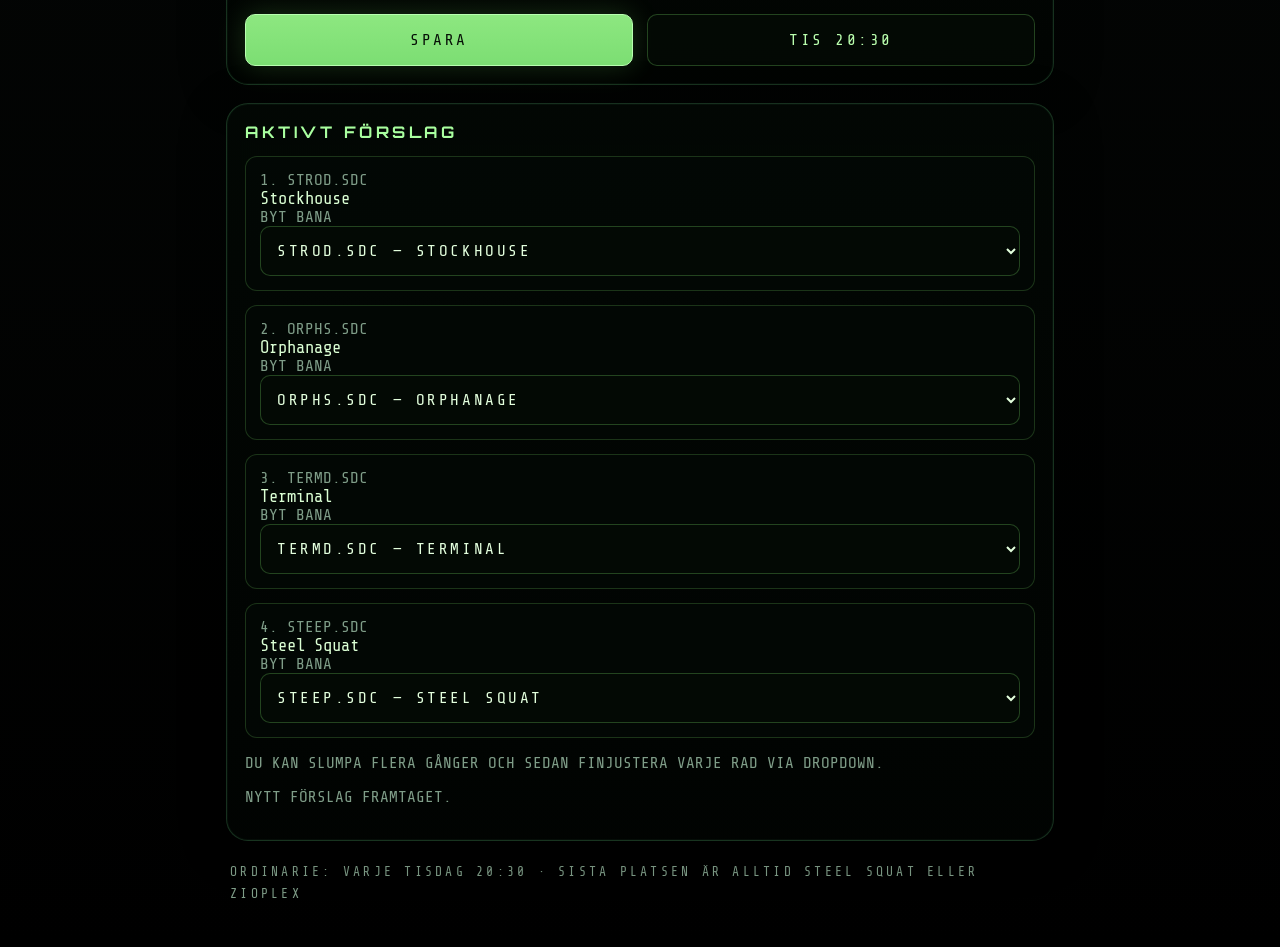
==== commit 64d88190: "feat: add installable PWA support" ====
--- a/index.html
+++ b/index.html
@@ -5,6 +5,12 @@
   <meta name="viewport" content="width=device-width, initial-scale=1">
   <title>GubbSplinta Matchoff</title>
   <meta name="description" content="Repeterande nedräkning med regnig Splinter Cell-känsla, Discord-postning och GitHub-synk.">
+  <meta name="theme-color" content="#020503">
+  <meta name="apple-mobile-web-app-capable" content="yes">
+  <meta name="apple-mobile-web-app-status-bar-style" content="black-translucent">
+  <meta name="apple-mobile-web-app-title" content="GubbSplinta">
+  <link rel="manifest" href="manifest.webmanifest">
+  <link rel="apple-touch-icon" href="icons/icon-180.png">
   <link rel="preconnect" href="https://fonts.googleapis.com">
   <link rel="preconnect" href="https://fonts.gstatic.com" crossorigin>
   <link href="https://fonts.googleapis.com/css2?family=Orbitron:wght@500;700;800&family=Share+Tech+Mono&display=swap" rel="stylesheet">
@@ -45,6 +51,10 @@
       <div class="two secondary-actions">
         <button class="btn" type="button" id="copyMapNames">⎘ KOPIERA FILNAMN</button>
         <button class="btn" type="button" id="downloadCal">⬇ LADDA NER KALENDER (.CAL)</button>
+      </div>
+      <div class="install-row" id="installRow" hidden>
+        <button class="btn install" type="button" id="installApp">▣ INSTALLERA GUBBSPLINTA</button>
+        <p class="tiny" id="installHint" aria-live="polite"></p>
       </div>
     </section>
 
@@ -127,6 +137,10 @@
     const mapList = document.getElementById('mapList');
     const footLine = document.getElementById('footLine');
     const postDiscordBtn = document.getElementById('postDiscord');
+    const installRow = document.getElementById('installRow');
+    const installApp = document.getElementById('installApp');
+    const installHint = document.getElementById('installHint');
+    let deferredInstallPrompt = null;
     const els = { days: document.getElementById('days'), hours: document.getElementById('hours'), minutes: document.getElementById('minutes'), seconds: document.getElementById('seconds') };
     const defaultMaps = [
       { file: 'AquaE.sdc', full: 'Aqua' },
@@ -167,6 +181,41 @@
     function validTime(value) {
       return /^([01][0-9]|2[0-3]):[0-5][0-9]$/.test(value);
     }
+    function isStandaloneApp() {
+      return window.matchMedia('(display-mode: standalone)').matches || window.navigator.standalone === true;
+    }
+    function showInstallGuide() {
+      installRow.hidden = false;
+      const isApple = /iPhone|iPad|iPod/i.test(navigator.userAgent);
+      installHint.textContent = isApple
+        ? 'IPHONE/IPAD: SAFARI → DELA → LÄGG TILL PÅ HEMSKÄRMEN.'
+        : 'ÖPPNA MENYN I DIN WEBBLÄSARE OCH VÄLJ INSTALLERA APP.';
+    }
+    async function installGubbSplinta() {
+      if (!deferredInstallPrompt) {
+        showInstallGuide();
+        return;
+      }
+      deferredInstallPrompt.prompt();
+      const choice = await deferredInstallPrompt.userChoice;
+      deferredInstallPrompt = null;
+      if (choice.outcome === 'accepted') {
+        installRow.hidden = true;
+      } else {
+        installHint.textContent = 'INSTALLATION AVBRÖTS — DU KAN PROVA IGEN NÄR DU VILL.';
+      }
+    }
+    window.addEventListener('beforeinstallprompt', event => {
+      event.preventDefault();
+      deferredInstallPrompt = event;
+      installRow.hidden = false;
+      installHint.textContent = 'INSTALLERA APPEN FÖR EGEN IKON OCH HELSKÄRMSLÄGE.';
+    });
+    window.addEventListener('appinstalled', () => {
+      deferredInstallPrompt = null;
+      installRow.hidden = true;
+    });
+    if (!isStandaloneApp()) showInstallGuide();
     function getNextOccurrence(targetWeekday, timeValue) {
       const now = new Date();
       const [hours, minutes] = timeValue.split(':').map(Number);
@@ -467,6 +516,7 @@
     document.getElementById('randomizeMaps').addEventListener('click', renderMaps);
     document.getElementById('copyMapNames').addEventListener('click', copyMapNames);
     document.getElementById('downloadCal').addEventListener('click', downloadCalForMaps);
+    installApp.addEventListener('click', installGubbSplinta);
     postDiscordBtn.addEventListener('click', postMapsToDiscord);
     availabilityToggle.addEventListener('click', toggleAvailability);
     availabilityPlayer.addEventListener('change', renderAvailability);
@@ -477,6 +527,9 @@
     setInterval(updateCountdown, 1000);
     // Check the shared RSVP box regularly, so Discord changes appear without a reload.
     setInterval(loadAvailability, 30000);
+    if ('serviceWorker' in navigator) {
+      window.addEventListener('load', () => navigator.serviceWorker.register('./service-worker.js'));
+    }
   </script>
 </body>
 </html>
--- a/style.css
+++ b/style.css
@@ -14,7 +14,7 @@
 .lens{position:absolute;width:92px;height:92px;border-radius:50%;background:radial-gradient(circle, #d8ffd4 0 28%, #9aff89 44%, #70ff61 58%, rgba(95,255,90,.42) 74%, rgba(110,255,120,0) 100%);box-shadow:0 0 18px rgba(132,255,120,.95),0 0 44px rgba(110,255,100,.9),0 0 88px rgba(90,255,90,.5);z-index:2}.lens::before,.lens::after{content:"";position:absolute;background:rgba(220,255,220,.28);z-index:1}.lens::before{left:-34px;right:-34px;top:50%;height:1px;transform:translateY(-50%)}.lens::after{top:-34px;bottom:-34px;left:50%;width:1px;transform:translateX(-50%)}.lens.top{left:50%;top:56px;transform:translateX(-50%);width:108px;height:108px}.lens.left{left:96px;top:152px}.lens.right{right:96px;top:152px}.mist{position:absolute;left:0;right:0;bottom:0;height:54%;z-index:1;background:linear-gradient(180deg, transparent, rgba(0,0,0,.28) 35%, rgba(0,0,0,.82))}.blood-drop{position:absolute;left:50%;top:-10px;transform:translateX(-50%);width:6px;height:120px;z-index:3;background:linear-gradient(180deg, rgba(185,18,18,.95), rgba(128,5,5,.98));border-radius:999px;box-shadow:0 0 8px rgba(180,15,15,.35)}.blood-drop::after{content:"";position:absolute;bottom:-10px;left:50%;transform:translateX(-50%);width:12px;height:16px;border-radius:50% 50% 55% 55%;background:#b41414}
 .eyebrow,.subline,.label,.tiny,.folder,.footline,label,.countdown-note{color:var(--text-muted);text-transform:uppercase}.eyebrow{text-align:center;font-size:12px;letter-spacing:.42em;margin:0 0 12px}h1{margin:0;text-align:center;font:800 clamp(2.4rem,8vw,5.3rem)/.94 'Orbitron',sans-serif;color:#adff9a;text-transform:uppercase;text-shadow:0 0 16px rgba(135,255,120,.55),0 0 46px rgba(120,255,110,.22)}.subline{text-align:center;font-size:14px;letter-spacing:.34em;margin:10px 0 0}
 .countdown-panel,.actions,.availability,.settings,.maps{margin-top:18px;padding:18px}.grid{display:grid;grid-template-columns:repeat(4,1fr);gap:12px}.box{padding:18px 10px;border-radius:14px;border:1px solid rgba(138,255,117,.22);background:linear-gradient(180deg, rgba(7,18,9,.74), rgba(3,7,4,.88));text-align:center}.num{display:block;font:500 clamp(2.2rem,6vw,4rem)/1 'Share Tech Mono',monospace;color:#d7ffd5;text-shadow:0 0 10px rgba(130,255,110,.34)}.label{display:block;margin-top:8px;font-size:12px;letter-spacing:.34em}.status{margin-top:20px;padding:16px 12px;border-top:1px solid rgba(138,255,117,.18);border-bottom:1px solid rgba(138,255,117,.18);font-size:clamp(1rem,2.8vw,1.45rem);line-height:1.35;text-transform:uppercase;color:#d5ffd1}.countdown-note{margin-top:12px;font-size:13px;letter-spacing:.22em}.cursor{display:inline-block;width:10px;height:1.1em;background:var(--accent);margin-left:8px;vertical-align:middle;box-shadow:0 0 12px rgba(138,255,117,.6);animation:blink 1s steps(1) infinite}
-.actions{display:grid;gap:14px}.two{display:grid;grid-template-columns:1fr 1fr;gap:14px}.secondary-actions .btn{background:rgba(5,12,6,.7)}.btn,.input,.select{width:100%;border-radius:10px;border:1px solid rgba(138,255,117,.24);font:500 1rem 'Share Tech Mono',monospace;letter-spacing:.16em;text-transform:uppercase}.btn{padding:16px 14px;background:rgba(5,12,6,.7);color:#baffae;cursor:pointer}.btn.primary{background:linear-gradient(180deg, #8de780, #7cde73);color:#061006;border-color:#b8ffb0;box-shadow:0 0 28px rgba(138,255,117,.18)}.btn.discord{background:linear-gradient(180deg, #89a0ff, #6f87ff);color:#081022;border-color:var(--discord-border);box-shadow:0 0 28px rgba(111,135,255,.18)}.btn:disabled{opacity:.65;cursor:wait}
+.actions{display:grid;gap:14px}.two{display:grid;grid-template-columns:1fr 1fr;gap:14px}.secondary-actions .btn{background:rgba(5,12,6,.7)}.install-row{display:grid;gap:8px;padding-top:2px}.install{border-color:rgba(158,176,255,.55);background:linear-gradient(180deg,rgba(35,54,102,.9),rgba(15,26,62,.9));color:#d8e0ff}.install-row .tiny{margin:0;text-align:center;line-height:1.5}.btn,.input,.select{width:100%;border-radius:10px;border:1px solid rgba(138,255,117,.24);font:500 1rem 'Share Tech Mono',monospace;letter-spacing:.16em;text-transform:uppercase}.btn{padding:16px 14px;background:rgba(5,12,6,.7);color:#baffae;cursor:pointer}.btn.primary{background:linear-gradient(180deg, #8de780, #7cde73);color:#061006;border-color:#b8ffb0;box-shadow:0 0 28px rgba(138,255,117,.18)}.btn.discord{background:linear-gradient(180deg, #89a0ff, #6f87ff);color:#081022;border-color:var(--discord-border);box-shadow:0 0 28px rgba(111,135,255,.18)}.btn:disabled{opacity:.65;cursor:wait}
 .availability h2,.settings h2,.maps h2{font:700 1rem 'Orbitron',sans-serif;letter-spacing:.22em;text-transform:uppercase;margin:0 0 14px;color:#a9ff9f}.admin-availability{margin:14px 0}.availability-date{margin:12px 0;padding:10px;border-top:1px solid rgba(138,255,117,.18);border-bottom:1px solid rgba(138,255,117,.18);color:#d7ffd5;letter-spacing:.16em}.availability-list{display:grid;grid-template-columns:1fr 1fr;gap:12px;margin:14px 0}.availability-list>div{padding:12px;border:1px solid rgba(138,255,117,.18);border-radius:10px;background:rgba(4,10,6,.55)}.availability-list strong{display:block;color:var(--text-muted);font-size:.8rem;letter-spacing:.14em;margin-bottom:8px}.availability-player{display:inline-block;margin:3px 6px 3px 0}.availability-player.unavailable{color:#ffaaa0}.availability-player.available{color:#baffae}.settings-grid,.map-list{display:grid;gap:14px}.input,.select{padding:14px 12px;background:rgba(4,10,6,.8);color:#e3ffdd}.map-item{padding:14px;border-radius:12px;border:1px solid rgba(138,255,117,.18);background:rgba(4,10,6,.68)}.map-name{font-size:1.08rem;color:#dbffd4}.footline{margin-top:20px;padding:0 4px;font-size:13px;letter-spacing:.25em;line-height:1.7}
 @keyframes blink{50%{opacity:0}}
 @media (max-width:700px){.lens-scene{height:260px}.lens.top{width:92px;height:92px;top:46px}.lens.left{left:42px;top:132px;width:82px;height:82px}.lens.right{right:42px;top:132px;width:82px;height:82px}.grid{grid-template-columns:repeat(2,1fr)}.two{grid-template-columns:1fr}.wrap{padding:14px 12px 34px}.eyebrow,.subline,.label,.footline,.countdown-note{letter-spacing:.22em}}
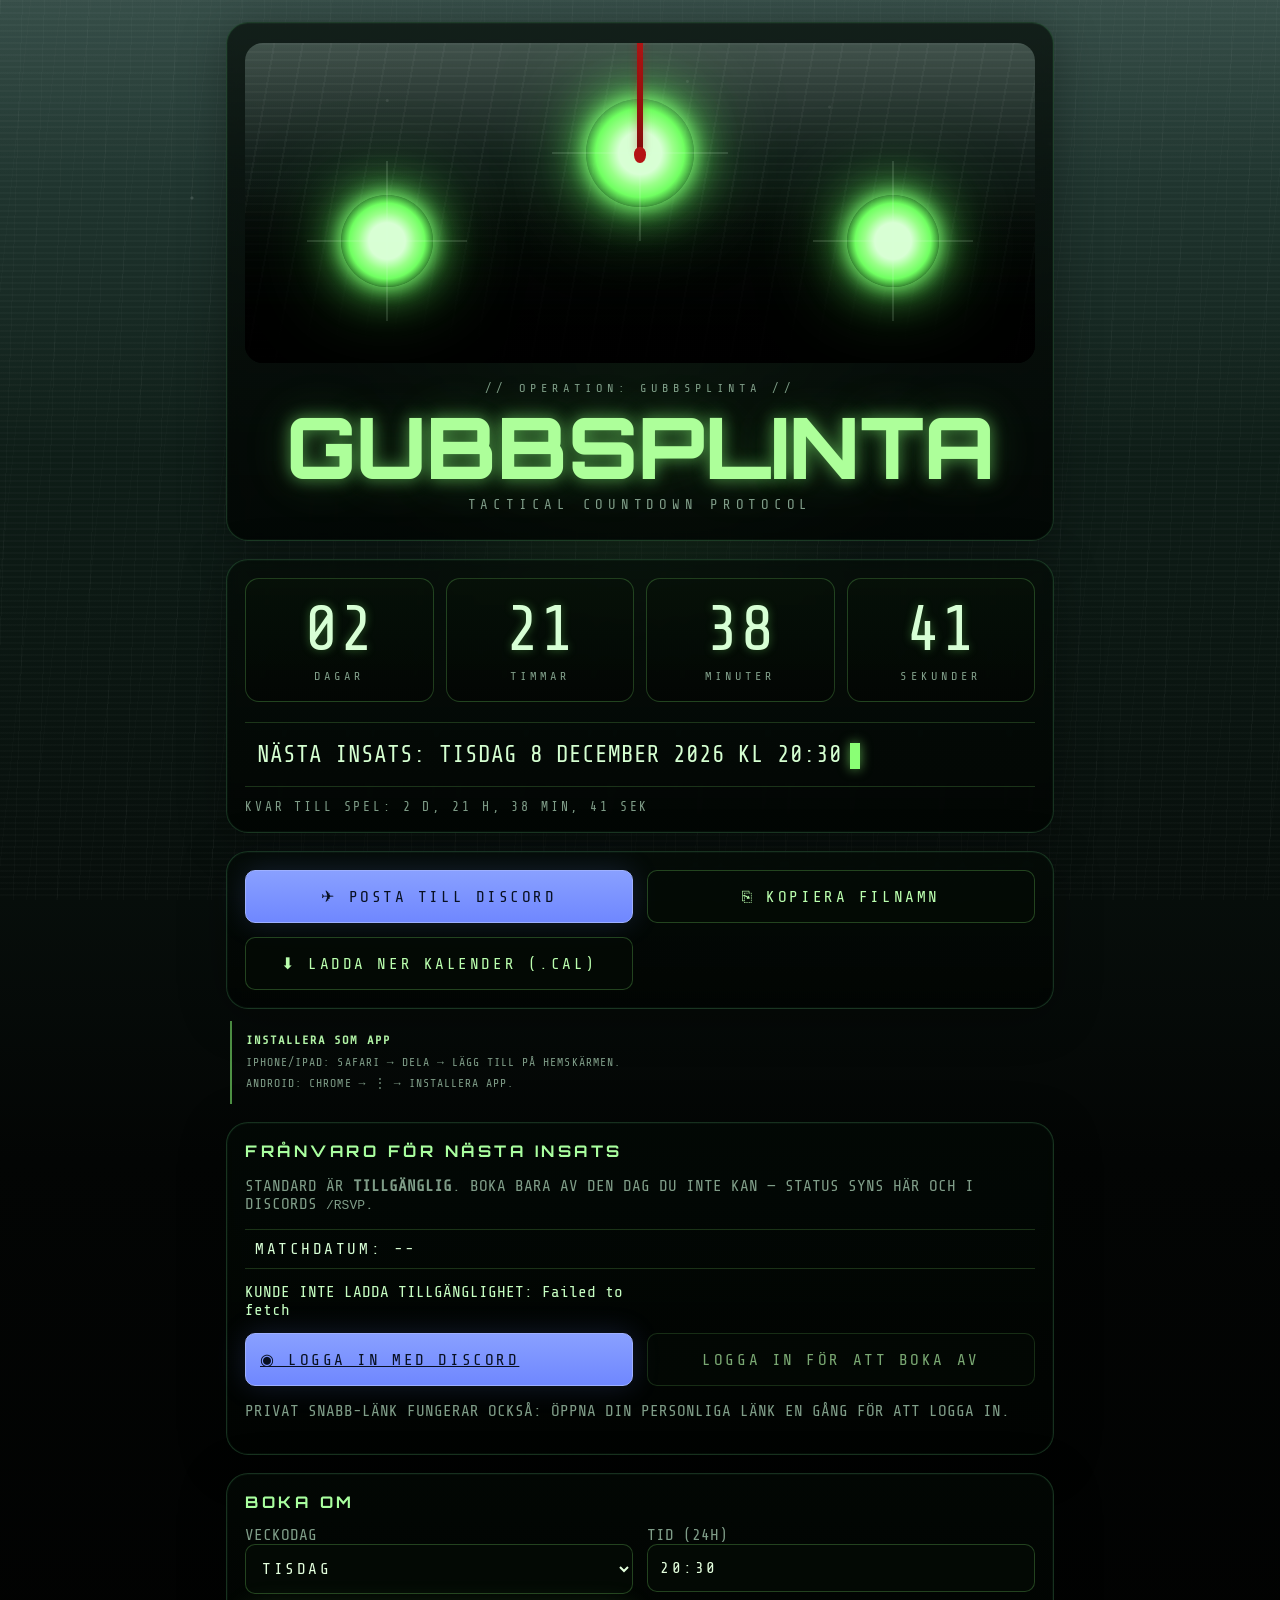
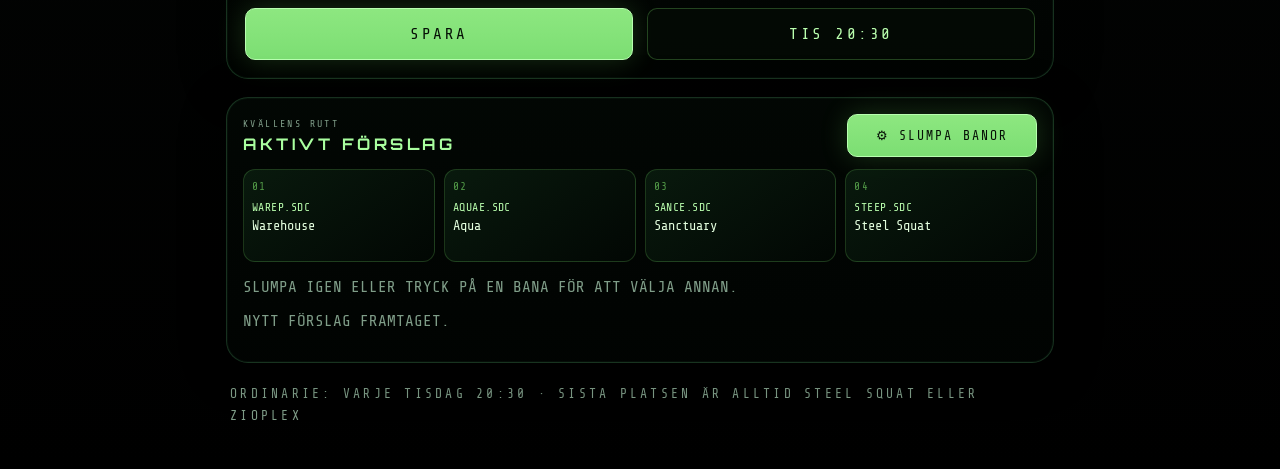
==== commit 0186685b: "feat: compact mobile map controls" ====
--- a/index.html
+++ b/index.html
@@ -45,18 +45,19 @@
 
     <section class="panel actions">
       <div class="two">
-        <button class="btn primary" type="button" id="randomizeMaps">⚙ SLUMPA MAPPAR</button>
         <button class="btn discord" type="button" id="postDiscord">✈ POSTA TILL DISCORD</button>
+        <button class="btn" type="button" id="copyMapNames">⎘ KOPIERA FILNAMN</button>
       </div>
       <div class="two secondary-actions">
-        <button class="btn" type="button" id="copyMapNames">⎘ KOPIERA FILNAMN</button>
         <button class="btn" type="button" id="downloadCal">⬇ LADDA NER KALENDER (.CAL)</button>
       </div>
-      <div class="install-row" id="installRow" hidden>
-        <button class="btn install" type="button" id="installApp">▣ INSTALLERA GUBBSPLINTA</button>
-        <p class="tiny" id="installHint" aria-live="polite"></p>
-      </div>
     </section>
+
+    <aside class="install-guide" aria-label="Installera GubbSplinta">
+      <strong>INSTALLERA SOM APP</strong>
+      <span>IPHONE/IPAD: SAFARI → DELA → LÄGG TILL PÅ HEMSKÄRMEN.</span>
+      <span>ANDROID: CHROME → ⋮ → INSTALLERA APP.</span>
+    </aside>
 
     <section class="panel availability">
       <h2>Frånvaro för nästa insats</h2>
@@ -103,9 +104,15 @@
     </section>
 
     <section class="panel maps">
-      <h2>Aktivt förslag</h2>
-      <div class="map-list" id="mapList"></div>
-      <p class="tiny">Du kan slumpa flera gånger och sedan finjustera varje rad via dropdown.</p>
+      <div class="maps-toolbar">
+        <div>
+          <p class="eyebrow">KVÄLLENS RUTT</p>
+          <h2>Aktivt förslag</h2>
+        </div>
+        <button class="btn primary" type="button" id="randomizeMaps">⚙ SLUMPA BANOR</button>
+      </div>
+      <div class="map-list map-list-compact" id="mapList"></div>
+      <p class="tiny">SLUMPA IGEN ELLER TRYCK PÅ EN BANA FÖR ATT VÄLJA ANNAN.</p>
       <p class="tiny" id="copyStatus"></p>
     </section>
 
@@ -137,10 +144,6 @@
     const mapList = document.getElementById('mapList');
     const footLine = document.getElementById('footLine');
     const postDiscordBtn = document.getElementById('postDiscord');
-    const installRow = document.getElementById('installRow');
-    const installApp = document.getElementById('installApp');
-    const installHint = document.getElementById('installHint');
-    let deferredInstallPrompt = null;
     const els = { days: document.getElementById('days'), hours: document.getElementById('hours'), minutes: document.getElementById('minutes'), seconds: document.getElementById('seconds') };
     const defaultMaps = [
       { file: 'AquaE.sdc', full: 'Aqua' },
@@ -181,41 +184,6 @@
     function validTime(value) {
       return /^([01][0-9]|2[0-3]):[0-5][0-9]$/.test(value);
     }
-    function isStandaloneApp() {
-      return window.matchMedia('(display-mode: standalone)').matches || window.navigator.standalone === true;
-    }
-    function showInstallGuide() {
-      installRow.hidden = false;
-      const isApple = /iPhone|iPad|iPod/i.test(navigator.userAgent);
-      installHint.textContent = isApple
-        ? 'IPHONE/IPAD: SAFARI → DELA → LÄGG TILL PÅ HEMSKÄRMEN.'
-        : 'ÖPPNA MENYN I DIN WEBBLÄSARE OCH VÄLJ INSTALLERA APP.';
-    }
-    async function installGubbSplinta() {
-      if (!deferredInstallPrompt) {
-        showInstallGuide();
-        return;
-      }
-      deferredInstallPrompt.prompt();
-      const choice = await deferredInstallPrompt.userChoice;
-      deferredInstallPrompt = null;
-      if (choice.outcome === 'accepted') {
-        installRow.hidden = true;
-      } else {
-        installHint.textContent = 'INSTALLATION AVBRÖTS — DU KAN PROVA IGEN NÄR DU VILL.';
-      }
-    }
-    window.addEventListener('beforeinstallprompt', event => {
-      event.preventDefault();
-      deferredInstallPrompt = event;
-      installRow.hidden = false;
-      installHint.textContent = 'INSTALLERA APPEN FÖR EGEN IKON OCH HELSKÄRMSLÄGE.';
-    });
-    window.addEventListener('appinstalled', () => {
-      deferredInstallPrompt = null;
-      installRow.hidden = true;
-    });
-    if (!isStandaloneApp()) showInstallGuide();
     function getNextOccurrence(targetWeekday, timeValue) {
       const now = new Date();
       const [hours, minutes] = timeValue.split(':').map(Number);
@@ -375,9 +343,10 @@
         const options = maps.map(option => `<option value="${option.file}" ${option.file === map.file ? 'selected' : ''}>${option.file} — ${option.full}</option>`).join('');
         return `
         <div class="map-item">
-          <div class="folder">${index + 1}. ${map.file}</div>
+          <div class="map-slot">${String(index + 1).padStart(2, '0')}</div>
+          <div class="folder">${map.file}</div>
           <div class="map-name">${map.full}</div>
-          <label for="map-select-${index}">Byt bana</label>
+          <label class="sr-only" for="map-select-${index}">Byt bana ${index + 1}</label>
           <select class="select map-select" id="map-select-${index}" data-index="${index}">${options}</select>
         </div>
       `;
@@ -402,9 +371,10 @@
         const options = maps.map(option => `<option value="${option.file}" ${option.file === map.file ? 'selected' : ''}>${option.file} — ${option.full}</option>`).join('');
         return `
         <div class="map-item">
-          <div class="folder">${index + 1}. ${map.file}</div>
+          <div class="map-slot">${String(index + 1).padStart(2, '0')}</div>
+          <div class="folder">${map.file}</div>
           <div class="map-name">${map.full}</div>
-          <label for="map-select-${index}">Byt bana</label>
+          <label class="sr-only" for="map-select-${index}">Byt bana ${index + 1}</label>
           <select class="select map-select" id="map-select-${index}" data-index="${index}">${options}</select>
         </div>
       `;
@@ -516,7 +486,6 @@
     document.getElementById('randomizeMaps').addEventListener('click', renderMaps);
     document.getElementById('copyMapNames').addEventListener('click', copyMapNames);
     document.getElementById('downloadCal').addEventListener('click', downloadCalForMaps);
-    installApp.addEventListener('click', installGubbSplinta);
     postDiscordBtn.addEventListener('click', postMapsToDiscord);
     availabilityToggle.addEventListener('click', toggleAvailability);
     availabilityPlayer.addEventListener('change', renderAvailability);
--- a/style.css
+++ b/style.css
@@ -18,3 +18,4 @@
 .availability h2,.settings h2,.maps h2{font:700 1rem 'Orbitron',sans-serif;letter-spacing:.22em;text-transform:uppercase;margin:0 0 14px;color:#a9ff9f}.admin-availability{margin:14px 0}.availability-date{margin:12px 0;padding:10px;border-top:1px solid rgba(138,255,117,.18);border-bottom:1px solid rgba(138,255,117,.18);color:#d7ffd5;letter-spacing:.16em}.availability-list{display:grid;grid-template-columns:1fr 1fr;gap:12px;margin:14px 0}.availability-list>div{padding:12px;border:1px solid rgba(138,255,117,.18);border-radius:10px;background:rgba(4,10,6,.55)}.availability-list strong{display:block;color:var(--text-muted);font-size:.8rem;letter-spacing:.14em;margin-bottom:8px}.availability-player{display:inline-block;margin:3px 6px 3px 0}.availability-player.unavailable{color:#ffaaa0}.availability-player.available{color:#baffae}.settings-grid,.map-list{display:grid;gap:14px}.input,.select{padding:14px 12px;background:rgba(4,10,6,.8);color:#e3ffdd}.map-item{padding:14px;border-radius:12px;border:1px solid rgba(138,255,117,.18);background:rgba(4,10,6,.68)}.map-name{font-size:1.08rem;color:#dbffd4}.footline{margin-top:20px;padding:0 4px;font-size:13px;letter-spacing:.25em;line-height:1.7}
 @keyframes blink{50%{opacity:0}}
 @media (max-width:700px){.lens-scene{height:260px}.lens.top{width:92px;height:92px;top:46px}.lens.left{left:42px;top:132px;width:82px;height:82px}.lens.right{right:42px;top:132px;width:82px;height:82px}.grid{grid-template-columns:repeat(2,1fr)}.two{grid-template-columns:1fr}.wrap{padding:14px 12px 34px}.eyebrow,.subline,.label,.footline,.countdown-note{letter-spacing:.22em}}
+.install-guide{display:grid;gap:5px;margin:12px 4px 0;padding:11px 14px;border-left:2px solid rgba(138,255,117,.56);color:var(--text-muted);font-size:.72rem;letter-spacing:.09em;line-height:1.45;text-transform:uppercase}.install-guide strong{color:#baffae;font-size:.76rem}.maps{padding:16px}.maps-toolbar{display:flex;align-items:center;justify-content:space-between;gap:14px;margin-bottom:12px}.maps-toolbar .eyebrow{margin:0 0 5px;text-align:left;font-size:10px;letter-spacing:.24em}.maps-toolbar h2{margin:0}.maps-toolbar .btn{width:auto;min-width:190px;padding:13px 15px;font-size:.82rem}.map-list-compact{grid-template-columns:repeat(4,minmax(0,1fr));gap:9px}.map-list-compact .map-item{position:relative;min-width:0;padding:10px 8px;background:linear-gradient(145deg,rgba(10,29,15,.88),rgba(2,8,4,.86));overflow:hidden}.map-slot{color:rgba(138,255,117,.55);font-size:.7rem;letter-spacing:.12em}.map-list-compact .folder{margin:8px 0 4px;overflow:hidden;color:#baffae;font-size:.72rem;letter-spacing:.04em;text-overflow:ellipsis;white-space:nowrap}.map-list-compact .map-name{min-height:2.4em;overflow:hidden;color:#e4ffdf;font-size:.85rem;line-height:1.2}.map-list-compact .map-select{position:absolute;inset:0;width:100%;height:100%;padding:0;opacity:0;cursor:pointer}.sr-only{position:absolute;width:1px;height:1px;padding:0;margin:-1px;overflow:hidden;clip:rect(0,0,0,0);white-space:nowrap;border:0}@media (max-width:700px){.maps-toolbar{align-items:stretch;flex-direction:column}.maps-toolbar .btn{width:100%}.map-list-compact{grid-template-columns:1fr 1fr}.map-list-compact .map-item{min-height:88px;padding:11px 10px}.map-list-compact .folder{font-size:.76rem}.map-list-compact .map-name{font-size:.9rem}.install-guide{margin:10px 2px 0;padding:10px 12px;font-size:.66rem}}
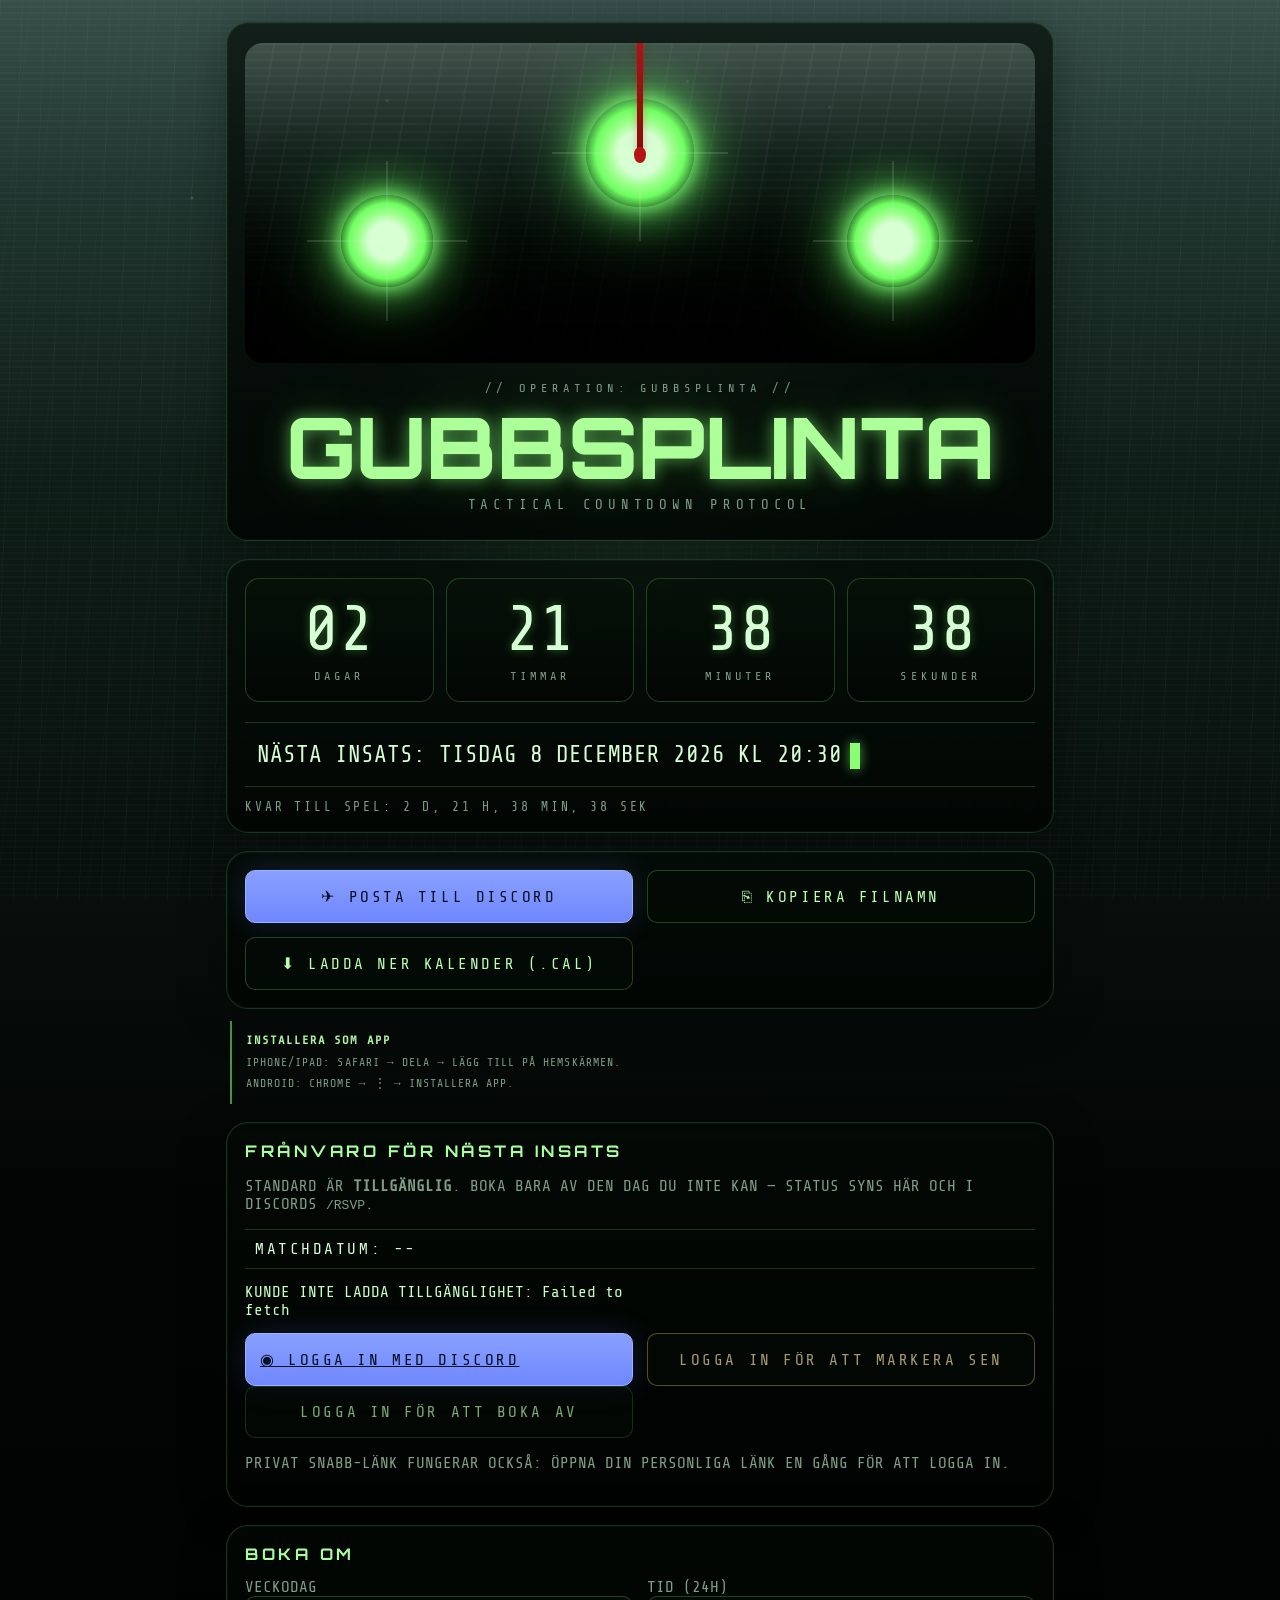
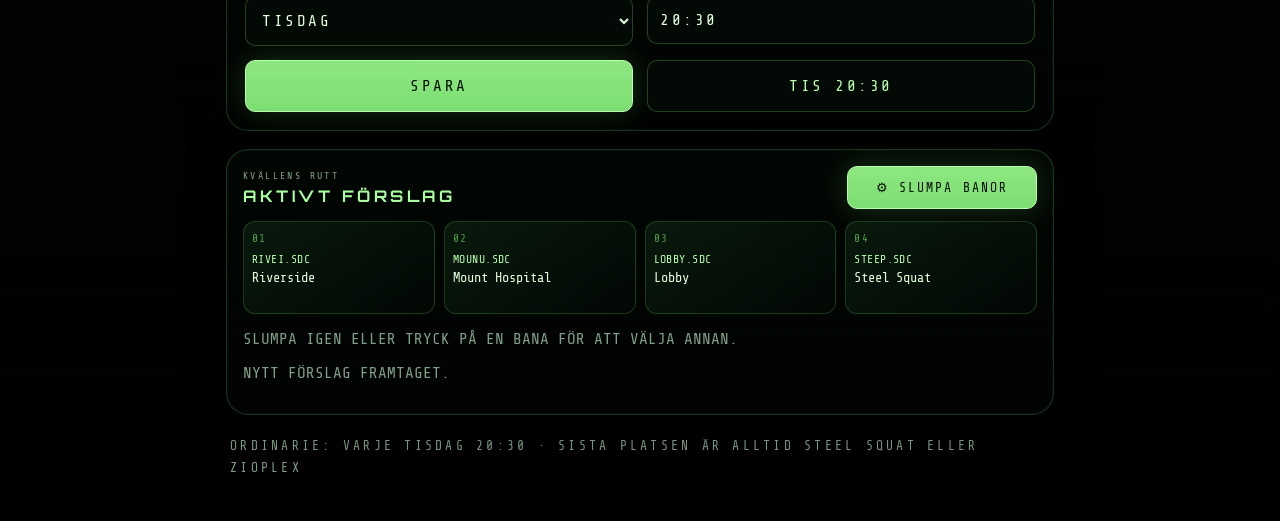
==== commit 2e5402b9: "feat: sync late RSVP from web" ====
--- a/index.html
+++ b/index.html
@@ -70,6 +70,9 @@
       </div>
       <div class="two secondary-actions">
         <a class="btn discord" id="discordLogin" href="https://gubbsplinta-discord-proxy.gubbsplinta.workers.dev/auth/discord">◉ LOGGA IN MED DISCORD</a>
+        <button class="btn late-action" type="button" id="availabilityLate" disabled>LOGGA IN FÖR ATT MARKERA SEN</button>
+      </div>
+      <div class="two secondary-actions">
         <button class="btn" type="button" id="availabilityToggle" disabled>LOGGA IN FÖR ATT BOKA AV</button>
       </div>
       <p class="tiny" id="availabilityStatus">Privat snabb-länk fungerar också: öppna din personliga länk en gång för att logga in.</p>
@@ -127,6 +130,7 @@
     const availabilityDate = document.getElementById('availabilityDate');
     const availabilityStatus = document.getElementById('availabilityStatus');
     const availabilityToggle = document.getElementById('availabilityToggle');
+    const availabilityLate = document.getElementById('availabilityLate');
     const discordLogin = document.getElementById('discordLogin');
     const adminAvailability = document.getElementById('adminAvailability');
     const availabilityPlayer = document.getElementById('availabilityPlayer');
@@ -210,20 +214,25 @@
         if (isAdmin) {
           adminAvailability.hidden = false;
           const selected = availabilityPlayer.value || signedInPlayer.id;
-          const players = [...(availabilityData.available || []), ...(availabilityData.unavailable || [])];
+          const players = [...(availabilityData.available || []), ...(availabilityData.late || []), ...(availabilityData.unavailable || [])];
           availabilityPlayer.innerHTML = players.map(player => `<option value="${player.id}" ${player.id === selected ? 'selected' : ''}>${player.name}</option>`).join('');
         } else adminAvailability.hidden = true;
         const targetId = isAdmin ? (availabilityPlayer.value || signedInPlayer.id) : signedInPlayer.id;
-        const target = [...(availabilityData.available || []), ...(availabilityData.unavailable || [])].find(player => player.id === targetId) || signedInPlayer;
+        const target = [...(availabilityData.available || []), ...(availabilityData.late || []), ...(availabilityData.unavailable || [])].find(player => player.id === targetId) || signedInPlayer;
         const isUnavailable = (availabilityData.unavailable || []).some(player => player.id === target.id);
+        const isLate = (availabilityData.late || []).some(player => player.id === target.id);
         availabilityToggle.disabled = false;
+        availabilityLate.disabled = false;
         availabilityToggle.textContent = isUnavailable ? `MARKERA ${target.name.toUpperCase()} SOM TILLGÄNGLIG` : `${target.name.toUpperCase()} KAN INTE DENNA DAG`;
-        availabilityStatus.textContent = isAdmin ? 'ADMINLÄGE: DU KAN ÄNDRA ALLAS TILLGÄNGLIGHET.' : `INLOGGAD SOM ${signedInPlayer.name.toUpperCase()}. ${isUnavailable ? 'DIN AVBOKNING ÄR REGISTRERAD.' : 'DU RÄKNAS SOM TILLGÄNGLIG.'}`;
+        availabilityLate.textContent = isLate ? `MARKERA ${target.name.toUpperCase()} SOM I TID` : `MARKERA ${target.name.toUpperCase()} SOM SEN`;
+        availabilityStatus.textContent = isAdmin ? 'ADMINLÄGE: DU KAN ÄNDRA ALLAS RSVP-STATUS.' : `INLOGGAD SOM ${signedInPlayer.name.toUpperCase()}. ${isUnavailable ? 'DIN AVBOKNING ÄR REGISTRERAD.' : isLate ? 'DU ÄR MARKERAD SOM SEN.' : 'DU RÄKNAS SOM TILLGÄNGLIG.'}`;
         discordLogin.textContent = `◉ INLOGGAD: ${signedInPlayer.name.toUpperCase()}`;
       } else {
         adminAvailability.hidden = true;
         availabilityToggle.disabled = true;
+        availabilityLate.disabled = true;
         availabilityToggle.textContent = 'LOGGA IN FÖR ATT BOKA AV';
+        availabilityLate.textContent = 'LOGGA IN FÖR ATT MARKERA SEN';
         availabilityStatus.textContent = 'LOGGA IN MED DISCORD ELLER ÖPPNA DIN PRIVATA SNABB-LÄNK FÖR ATT ÄNDRA DIN EGEN STATUS.';
       }
     }
@@ -243,25 +252,38 @@
         availabilityList.textContent = 'KUNDE INTE LADDA TILLGÄNGLIGHET: ' + error.message;
       }
     }
-    async function toggleAvailability() {
+    async function setAvailabilityStatus(status) {
       if (!signedInPlayer || !availabilityData) return;
       const targetId = signedInPlayer.id === logimoxId ? (availabilityPlayer.value || signedInPlayer.id) : signedInPlayer.id;
-      const unavailable = !(availabilityData.unavailable || []).some(player => player.id === targetId);
       availabilityToggle.disabled = true;
+      availabilityLate.disabled = true;
       try {
         const response = await fetch(`${API_URL}/availability?date=${encodeURIComponent(availabilityData.date)}`, {
-          method: 'PUT', headers: { 'Content-Type': 'application/json', ...authHeaders() }, body: JSON.stringify({ unavailable, playerId: targetId })
+          method: 'PUT', headers: { 'Content-Type': 'application/json', ...authHeaders() }, body: JSON.stringify({ status, playerId: targetId })
         });
         const result = await response.json();
         if (!response.ok) throw new Error(result.error || 'Uppdateringen misslyckades.');
         availabilityData = result;
         renderAvailability();
-        // Re-read the shared state so this page reflects the saved answer.
+        // Re-read the shared state so this page reflects the answer from Discord too.
         await loadAvailability();
       } catch (error) {
         availabilityStatus.textContent = 'FEL: ' + error.message;
         availabilityToggle.disabled = false;
-      }
+        availabilityLate.disabled = false;
+      }
+    }
+    function toggleAvailability() {
+      if (!availabilityData || !signedInPlayer) return;
+      const targetId = signedInPlayer.id === logimoxId ? (availabilityPlayer.value || signedInPlayer.id) : signedInPlayer.id;
+      const isUnavailable = (availabilityData.unavailable || []).some(player => player.id === targetId);
+      return setAvailabilityStatus(isUnavailable ? 'in' : 'out');
+    }
+    function toggleLateAvailability() {
+      if (!availabilityData || !signedInPlayer) return;
+      const targetId = signedInPlayer.id === logimoxId ? (availabilityPlayer.value || signedInPlayer.id) : signedInPlayer.id;
+      const isLate = (availabilityData.late || []).some(player => player.id === targetId);
+      return setAvailabilityStatus(isLate ? 'in' : 'late');
     }
     function absorbAuthFromHash() {
       const fragment = new URLSearchParams(location.hash.slice(1));
@@ -488,6 +510,7 @@
     document.getElementById('downloadCal').addEventListener('click', downloadCalForMaps);
     postDiscordBtn.addEventListener('click', postMapsToDiscord);
     availabilityToggle.addEventListener('click', toggleAvailability);
+    availabilityLate.addEventListener('click', toggleLateAvailability);
     availabilityPlayer.addEventListener('change', renderAvailability);
     absorbAuthFromHash();
     updateCountdown();
--- a/style.css
+++ b/style.css
@@ -15,7 +15,7 @@
 .eyebrow,.subline,.label,.tiny,.folder,.footline,label,.countdown-note{color:var(--text-muted);text-transform:uppercase}.eyebrow{text-align:center;font-size:12px;letter-spacing:.42em;margin:0 0 12px}h1{margin:0;text-align:center;font:800 clamp(2.4rem,8vw,5.3rem)/.94 'Orbitron',sans-serif;color:#adff9a;text-transform:uppercase;text-shadow:0 0 16px rgba(135,255,120,.55),0 0 46px rgba(120,255,110,.22)}.subline{text-align:center;font-size:14px;letter-spacing:.34em;margin:10px 0 0}
 .countdown-panel,.actions,.availability,.settings,.maps{margin-top:18px;padding:18px}.grid{display:grid;grid-template-columns:repeat(4,1fr);gap:12px}.box{padding:18px 10px;border-radius:14px;border:1px solid rgba(138,255,117,.22);background:linear-gradient(180deg, rgba(7,18,9,.74), rgba(3,7,4,.88));text-align:center}.num{display:block;font:500 clamp(2.2rem,6vw,4rem)/1 'Share Tech Mono',monospace;color:#d7ffd5;text-shadow:0 0 10px rgba(130,255,110,.34)}.label{display:block;margin-top:8px;font-size:12px;letter-spacing:.34em}.status{margin-top:20px;padding:16px 12px;border-top:1px solid rgba(138,255,117,.18);border-bottom:1px solid rgba(138,255,117,.18);font-size:clamp(1rem,2.8vw,1.45rem);line-height:1.35;text-transform:uppercase;color:#d5ffd1}.countdown-note{margin-top:12px;font-size:13px;letter-spacing:.22em}.cursor{display:inline-block;width:10px;height:1.1em;background:var(--accent);margin-left:8px;vertical-align:middle;box-shadow:0 0 12px rgba(138,255,117,.6);animation:blink 1s steps(1) infinite}
 .actions{display:grid;gap:14px}.two{display:grid;grid-template-columns:1fr 1fr;gap:14px}.secondary-actions .btn{background:rgba(5,12,6,.7)}.install-row{display:grid;gap:8px;padding-top:2px}.install{border-color:rgba(158,176,255,.55);background:linear-gradient(180deg,rgba(35,54,102,.9),rgba(15,26,62,.9));color:#d8e0ff}.install-row .tiny{margin:0;text-align:center;line-height:1.5}.btn,.input,.select{width:100%;border-radius:10px;border:1px solid rgba(138,255,117,.24);font:500 1rem 'Share Tech Mono',monospace;letter-spacing:.16em;text-transform:uppercase}.btn{padding:16px 14px;background:rgba(5,12,6,.7);color:#baffae;cursor:pointer}.btn.primary{background:linear-gradient(180deg, #8de780, #7cde73);color:#061006;border-color:#b8ffb0;box-shadow:0 0 28px rgba(138,255,117,.18)}.btn.discord{background:linear-gradient(180deg, #89a0ff, #6f87ff);color:#081022;border-color:var(--discord-border);box-shadow:0 0 28px rgba(111,135,255,.18)}.btn:disabled{opacity:.65;cursor:wait}
-.availability h2,.settings h2,.maps h2{font:700 1rem 'Orbitron',sans-serif;letter-spacing:.22em;text-transform:uppercase;margin:0 0 14px;color:#a9ff9f}.admin-availability{margin:14px 0}.availability-date{margin:12px 0;padding:10px;border-top:1px solid rgba(138,255,117,.18);border-bottom:1px solid rgba(138,255,117,.18);color:#d7ffd5;letter-spacing:.16em}.availability-list{display:grid;grid-template-columns:1fr 1fr;gap:12px;margin:14px 0}.availability-list>div{padding:12px;border:1px solid rgba(138,255,117,.18);border-radius:10px;background:rgba(4,10,6,.55)}.availability-list strong{display:block;color:var(--text-muted);font-size:.8rem;letter-spacing:.14em;margin-bottom:8px}.availability-player{display:inline-block;margin:3px 6px 3px 0}.availability-player.unavailable{color:#ffaaa0}.availability-player.available{color:#baffae}.settings-grid,.map-list{display:grid;gap:14px}.input,.select{padding:14px 12px;background:rgba(4,10,6,.8);color:#e3ffdd}.map-item{padding:14px;border-radius:12px;border:1px solid rgba(138,255,117,.18);background:rgba(4,10,6,.68)}.map-name{font-size:1.08rem;color:#dbffd4}.footline{margin-top:20px;padding:0 4px;font-size:13px;letter-spacing:.25em;line-height:1.7}
+.availability h2,.settings h2,.maps h2{font:700 1rem 'Orbitron',sans-serif;letter-spacing:.22em;text-transform:uppercase;margin:0 0 14px;color:#a9ff9f}.admin-availability{margin:14px 0}.availability-date{margin:12px 0;padding:10px;border-top:1px solid rgba(138,255,117,.18);border-bottom:1px solid rgba(138,255,117,.18);color:#d7ffd5;letter-spacing:.16em}.availability-list{display:grid;grid-template-columns:1fr 1fr;gap:12px;margin:14px 0}.availability-list>div{padding:12px;border:1px solid rgba(138,255,117,.18);border-radius:10px;background:rgba(4,10,6,.55)}.availability-list strong{display:block;color:var(--text-muted);font-size:.8rem;letter-spacing:.14em;margin-bottom:8px}.availability-player{display:inline-block;margin:3px 6px 3px 0}.availability-player.unavailable{color:#ffaaa0}.availability-player.late{color:#ffe18a}.availability-player.available{color:#baffae}.late-action{border-color:rgba(255,225,138,.5);color:#ffe9a8;background:linear-gradient(180deg,rgba(83,64,22,.72),rgba(38,29,8,.75))}.settings-grid,.map-list{display:grid;gap:14px}.input,.select{padding:14px 12px;background:rgba(4,10,6,.8);color:#e3ffdd}.map-item{padding:14px;border-radius:12px;border:1px solid rgba(138,255,117,.18);background:rgba(4,10,6,.68)}.map-name{font-size:1.08rem;color:#dbffd4}.footline{margin-top:20px;padding:0 4px;font-size:13px;letter-spacing:.25em;line-height:1.7}
 @keyframes blink{50%{opacity:0}}
 @media (max-width:700px){.lens-scene{height:260px}.lens.top{width:92px;height:92px;top:46px}.lens.left{left:42px;top:132px;width:82px;height:82px}.lens.right{right:42px;top:132px;width:82px;height:82px}.grid{grid-template-columns:repeat(2,1fr)}.two{grid-template-columns:1fr}.wrap{padding:14px 12px 34px}.eyebrow,.subline,.label,.footline,.countdown-note{letter-spacing:.22em}}
 .install-guide{display:grid;gap:5px;margin:12px 4px 0;padding:11px 14px;border-left:2px solid rgba(138,255,117,.56);color:var(--text-muted);font-size:.72rem;letter-spacing:.09em;line-height:1.45;text-transform:uppercase}.install-guide strong{color:#baffae;font-size:.76rem}.maps{padding:16px}.maps-toolbar{display:flex;align-items:center;justify-content:space-between;gap:14px;margin-bottom:12px}.maps-toolbar .eyebrow{margin:0 0 5px;text-align:left;font-size:10px;letter-spacing:.24em}.maps-toolbar h2{margin:0}.maps-toolbar .btn{width:auto;min-width:190px;padding:13px 15px;font-size:.82rem}.map-list-compact{grid-template-columns:repeat(4,minmax(0,1fr));gap:9px}.map-list-compact .map-item{position:relative;min-width:0;padding:10px 8px;background:linear-gradient(145deg,rgba(10,29,15,.88),rgba(2,8,4,.86));overflow:hidden}.map-slot{color:rgba(138,255,117,.55);font-size:.7rem;letter-spacing:.12em}.map-list-compact .folder{margin:8px 0 4px;overflow:hidden;color:#baffae;font-size:.72rem;letter-spacing:.04em;text-overflow:ellipsis;white-space:nowrap}.map-list-compact .map-name{min-height:2.4em;overflow:hidden;color:#e4ffdf;font-size:.85rem;line-height:1.2}.map-list-compact .map-select{position:absolute;inset:0;width:100%;height:100%;padding:0;opacity:0;cursor:pointer}.sr-only{position:absolute;width:1px;height:1px;padding:0;margin:-1px;overflow:hidden;clip:rect(0,0,0,0);white-space:nowrap;border:0}@media (max-width:700px){.maps-toolbar{align-items:stretch;flex-direction:column}.maps-toolbar .btn{width:100%}.map-list-compact{grid-template-columns:1fr 1fr}.map-list-compact .map-item{min-height:88px;padding:11px 10px}.map-list-compact .folder{font-size:.76rem}.map-list-compact .map-name{font-size:.9rem}.install-guide{margin:10px 2px 0;padding:10px 12px;font-size:.66rem}}
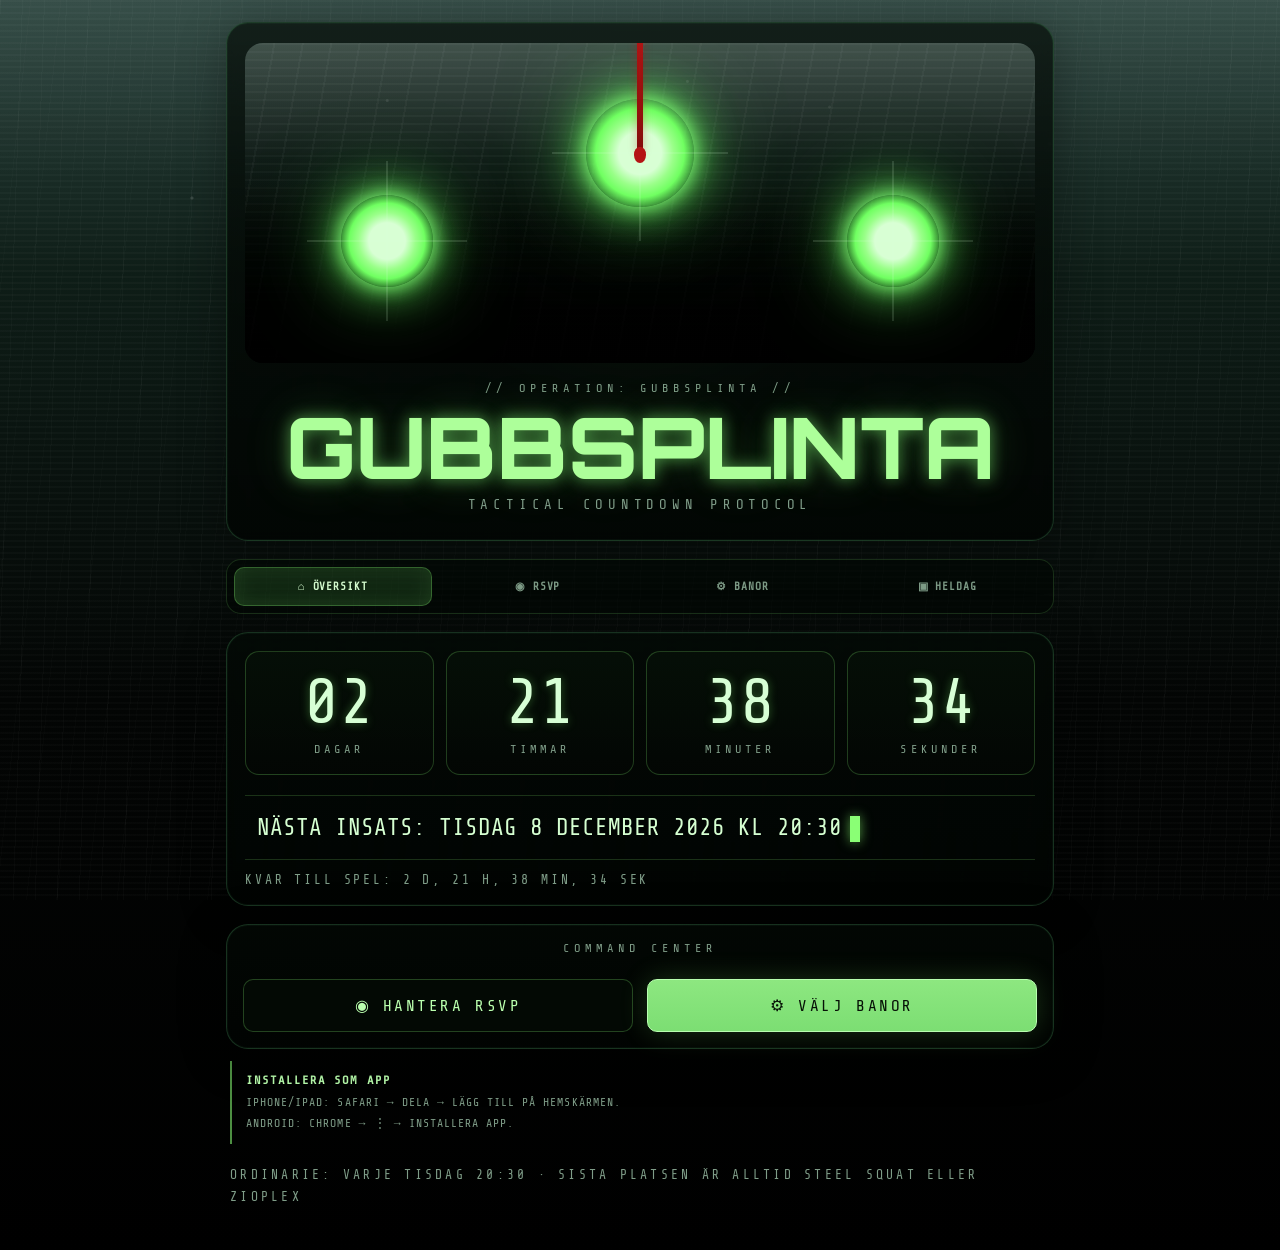
==== commit 3e707342: "feat: add single-page game night tabs" ====
--- a/index.html
+++ b/index.html
@@ -32,91 +32,70 @@
       <p class="subline">TACTICAL COUNTDOWN PROTOCOL</p>
     </section>
 
-    <section class="panel countdown-panel">
-      <div class="grid">
-        <div class="box"><span class="num" id="days">00</span><span class="label">DAGAR</span></div>
-        <div class="box"><span class="num" id="hours">00</span><span class="label">TIMMAR</span></div>
-        <div class="box"><span class="num" id="minutes">00</span><span class="label">MINUTER</span></div>
-        <div class="box"><span class="num" id="seconds">00</span><span class="label">SEKUNDER</span></div>
-      </div>
-      <div class="status"><span id="targetText">NÄSTA INSATS: --</span><span class="cursor"></span></div>
-      <div class="countdown-note" id="countdownNote">KVAR TILL SPEL: --</div>
+    <nav class="tab-bar" aria-label="GubbSplinta-vyer">
+      <button class="tab active" type="button" data-tab="overview">⌂ ÖVERSIKT</button>
+      <button class="tab" type="button" data-tab="availability">◉ RSVP</button>
+      <button class="tab" type="button" data-tab="maps">⚙ BANOR</button>
+      <button class="tab" type="button" data-tab="schedule">▣ HELDAG</button>
+    </nav>
+
+    <section class="tab-panel active" id="panel-overview">
+      <section class="panel countdown-panel">
+        <div class="grid">
+          <div class="box"><span class="num" id="days">00</span><span class="label">DAGAR</span></div>
+          <div class="box"><span class="num" id="hours">00</span><span class="label">TIMMAR</span></div>
+          <div class="box"><span class="num" id="minutes">00</span><span class="label">MINUTER</span></div>
+          <div class="box"><span class="num" id="seconds">00</span><span class="label">SEKUNDER</span></div>
+        </div>
+        <div class="status"><span id="targetText">NÄSTA INSATS: --</span><span class="cursor"></span></div>
+        <div class="countdown-note" id="countdownNote">KVAR TILL SPEL: --</div>
+      </section>
+      <section class="panel actions overview-actions">
+        <p class="eyebrow">COMMAND CENTER</p>
+        <div class="two">
+          <button class="btn" type="button" data-open-tab="availability">◉ HANTERA RSVP</button>
+          <button class="btn primary" type="button" data-open-tab="maps">⚙ VÄLJ BANOR</button>
+        </div>
+      </section>
+      <aside class="install-guide" aria-label="Installera GubbSplinta">
+        <strong>INSTALLERA SOM APP</strong>
+        <span>IPHONE/IPAD: SAFARI → DELA → LÄGG TILL PÅ HEMSKÄRMEN.</span>
+        <span>ANDROID: CHROME → ⋮ → INSTALLERA APP.</span>
+      </aside>
     </section>
 
-    <section class="panel actions">
-      <div class="two">
-        <button class="btn discord" type="button" id="postDiscord">✈ POSTA TILL DISCORD</button>
-        <button class="btn" type="button" id="copyMapNames">⎘ KOPIERA FILNAMN</button>
-      </div>
-      <div class="two secondary-actions">
-        <button class="btn" type="button" id="downloadCal">⬇ LADDA NER KALENDER (.CAL)</button>
-      </div>
+    <section class="tab-panel" id="panel-availability">
+      <section class="panel availability">
+        <h2>Frånvaro för nästa insats</h2>
+        <p class="tiny">Standard är <strong>tillgänglig</strong>. Boka bara av eller markera sen — status syns här och i Discords <code>/rsvp</code>.</p>
+        <div class="availability-date" id="availabilityDate">MATCHDATUM: --</div>
+        <div id="availabilityList" class="availability-list" aria-live="polite">LADDAR TILLGÄNGLIGHET…</div>
+        <div class="admin-availability" id="adminAvailability" hidden><label for="availabilityPlayer">ADMIN: VÄLJ SPELARE</label><select class="select" id="availabilityPlayer"></select></div>
+        <div class="two secondary-actions"><a class="btn discord" id="discordLogin" href="https://gubbsplinta-discord-proxy.gubbsplinta.workers.dev/auth/discord">◉ LOGGA IN MED DISCORD</a><button class="btn late-action" type="button" id="availabilityLate" disabled>LOGGA IN FÖR ATT MARKERA SEN</button></div>
+        <div class="two secondary-actions"><button class="btn" type="button" id="availabilityToggle" disabled>LOGGA IN FÖR ATT BOKA AV</button></div>
+        <p class="tiny" id="availabilityStatus">Privat snabb-länk fungerar också: öppna din personliga länk en gång för att logga in.</p>
+      </section>
     </section>
 
-    <aside class="install-guide" aria-label="Installera GubbSplinta">
-      <strong>INSTALLERA SOM APP</strong>
-      <span>IPHONE/IPAD: SAFARI → DELA → LÄGG TILL PÅ HEMSKÄRMEN.</span>
-      <span>ANDROID: CHROME → ⋮ → INSTALLERA APP.</span>
-    </aside>
-
-    <section class="panel availability">
-      <h2>Frånvaro för nästa insats</h2>
-      <p class="tiny">Standard är <strong>tillgänglig</strong>. Boka bara av den dag du inte kan — status syns här och i Discords <code>/rsvp</code>.</p>
-      <div class="availability-date" id="availabilityDate">MATCHDATUM: --</div>
-      <div id="availabilityList" class="availability-list" aria-live="polite">LADDAR TILLGÄNGLIGHET…</div>
-      <div class="admin-availability" id="adminAvailability" hidden>
-        <label for="availabilityPlayer">ADMIN: VÄLJ SPELARE</label>
-        <select class="select" id="availabilityPlayer"></select>
-      </div>
-      <div class="two secondary-actions">
-        <a class="btn discord" id="discordLogin" href="https://gubbsplinta-discord-proxy.gubbsplinta.workers.dev/auth/discord">◉ LOGGA IN MED DISCORD</a>
-        <button class="btn late-action" type="button" id="availabilityLate" disabled>LOGGA IN FÖR ATT MARKERA SEN</button>
-      </div>
-      <div class="two secondary-actions">
-        <button class="btn" type="button" id="availabilityToggle" disabled>LOGGA IN FÖR ATT BOKA AV</button>
-      </div>
-      <p class="tiny" id="availabilityStatus">Privat snabb-länk fungerar också: öppna din personliga länk en gång för att logga in.</p>
+    <section class="tab-panel" id="panel-maps">
+      <section class="panel maps">
+        <div class="maps-toolbar"><div><p class="eyebrow">KVÄLLENS RUTT</p><h2>Aktivt förslag</h2></div><button class="btn primary" type="button" id="randomizeMaps">⚙ SLUMPA BANOR</button></div>
+        <div class="map-list map-list-compact" id="mapList"></div>
+        <p class="tiny">SLUMPA IGEN ELLER TRYCK PÅ EN BANA FÖR ATT VÄLJA ANNAN.</p>
+        <div class="two map-actions"><button class="btn" type="button" id="copyMapNames">⎘ KOPIERA FILNAMN</button><button class="btn discord" type="button" id="postDiscord">✈ POSTA TILL DISCORD</button></div>
+        <p class="tiny" id="copyStatus"></p>
+      </section>
     </section>
 
-    <section class="panel settings">
-      <h2>Boka om</h2>
-      <form id="countdownForm" class="settings-grid">
-        <div class="two">
-          <div>
-            <label for="weekday">Veckodag</label>
-            <select class="select" id="weekday">
-              <option value="1">Måndag</option>
-              <option value="2" selected>Tisdag</option>
-              <option value="3">Onsdag</option>
-              <option value="4">Torsdag</option>
-              <option value="5">Fredag</option>
-              <option value="6">Lördag</option>
-              <option value="0">Söndag</option>
-            </select>
-          </div>
-          <div>
-            <label for="timeText">Tid (24H)</label>
-            <input class="input" id="timeText" type="text" inputmode="numeric" pattern="^([01][0-9]|2[0-3]):[0-5][0-9]$" value="20:30" placeholder="20:30">
-          </div>
-        </div>
-        <div class="two">
-          <button class="btn primary" type="submit">SPARA</button>
-          <button class="btn" type="button" id="presetTuesday">TIS 20:30</button>
-        </div>
-      </form>
-    </section>
-
-    <section class="panel maps">
-      <div class="maps-toolbar">
-        <div>
-          <p class="eyebrow">KVÄLLENS RUTT</p>
-          <h2>Aktivt förslag</h2>
-        </div>
-        <button class="btn primary" type="button" id="randomizeMaps">⚙ SLUMPA BANOR</button>
-      </div>
-      <div class="map-list map-list-compact" id="mapList"></div>
-      <p class="tiny">SLUMPA IGEN ELLER TRYCK PÅ EN BANA FÖR ATT VÄLJA ANNAN.</p>
-      <p class="tiny" id="copyStatus"></p>
+    <section class="tab-panel" id="panel-schedule">
+      <section class="panel settings">
+        <h2>Boka om hela dagen</h2>
+        <p class="tiny">VÄLJ EXAKT DATUM OCH STARTTID FÖR NÄSTA INSATS.</p>
+        <form id="countdownForm" class="settings-grid">
+          <div class="two"><div><label for="dayDate">Datum</label><input class="input" id="dayDate" type="date"></div><div><label for="dayTime">Tid (24H)</label><input class="input" id="dayTime" type="time" value="20:30"></div></div>
+          <div class="two"><button class="btn primary" type="submit">SPARA HELDAG</button><button class="btn" type="button" id="presetTuesday">ÅTERSTÄLL TIS 20:30</button></div>
+        </form>
+      </section>
     </section>
 
     <div class="footline" id="footLine">ORDINARIE: VARJE TISDAG 20:30 · SISTA PLATSEN ÄR ALLTID STEEL SQUAT ELLER ZIOPLEX</div>
@@ -140,8 +119,10 @@
     const logimoxId = '151053160847376384';
     const weekdayNames = ['SÖNDAG','MÅNDAG','TISDAG','ONSDAG','TORSDAG','FREDAG','LÖRDAG'];
     const form = document.getElementById('countdownForm');
-    const weekdayInput = document.getElementById('weekday');
-    const timeInput = document.getElementById('timeText');
+    const dayDateInput = document.getElementById('dayDate');
+    const dayTimeInput = document.getElementById('dayTime');
+    const tabs = [...document.querySelectorAll('[data-tab]')];
+    const tabPanels = [...document.querySelectorAll('.tab-panel')];
     const targetText = document.getElementById('targetText');
     const countdownNote = document.getElementById('countdownNote');
     const copyStatus = document.getElementById('copyStatus');
@@ -183,8 +164,17 @@
     ];
     let maps = [...defaultMaps];
     let currentMapPick = [];
-    let currentConfig = { weekday: 2, time: '20:30' };
-
+    let currentConfig = { weekday: 2, time: '20:30', date: '' };
+
+    function activateTab(tabName) {
+      tabs.forEach(tab => tab.classList.toggle('active', tab.dataset.tab === tabName));
+      tabPanels.forEach(panel => panel.classList.toggle('active', panel.id === `panel-${tabName}`));
+      history.replaceState(null, '', `#${tabName}`);
+    }
+    function localDateKey(date) {
+      const pad = value => String(value).padStart(2, '0');
+      return `${date.getFullYear()}-${pad(date.getMonth() + 1)}-${pad(date.getDate())}`;
+    }
     function validTime(value) {
       return /^([01][0-9]|2[0-3]):[0-5][0-9]$/.test(value);
     }
@@ -198,8 +188,18 @@
       target.setDate(now.getDate() + diffDays);
       return target;
     }
+    function configuredMatchDate() {
+      if (!currentConfig.date) return null;
+      const [year, month, day] = currentConfig.date.split('-').map(Number);
+      const [hours, minutes] = currentConfig.time.split(':').map(Number);
+      const target = new Date(year, month - 1, day, hours, minutes, 0, 0);
+      return Number.isNaN(target.getTime()) ? null : target;
+    }
+    function nextMatchDate() {
+      return configuredMatchDate() || getNextOccurrence(currentConfig.weekday, currentConfig.time);
+    }
     function nextMatchDateKey() {
-      return getNextOccurrence(currentConfig.weekday, currentConfig.time).toISOString().slice(0, 10);
+      return localDateKey(nextMatchDate());
     }
     function authHeaders() { return availabilityAuth ? { Authorization: `Bearer ${availabilityAuth}` } : {}; }
     function renderAvailability() {
@@ -306,7 +306,7 @@
       return `${days} d, ${hours} h, ${minutes} min, ${seconds} sek`;
     }
     function updateCountdown() {
-      const next = getNextOccurrence(currentConfig.weekday, currentConfig.time);
+      const next = nextMatchDate();
       const totalSeconds = Math.max(0, Math.floor((next - new Date()) / 1000));
       els.days.textContent = String(Math.floor(totalSeconds / 86400)).padStart(2, '0');
       els.hours.textContent = String(Math.floor((totalSeconds % 86400) / 3600)).padStart(2, '0');
@@ -460,7 +460,7 @@
         copyStatus.textContent = 'SLUMPA MAPPAR FÖRST.';
         return;
       }
-      const next = getNextOccurrence(currentConfig.weekday, currentConfig.time);
+      const next = nextMatchDate();
       const totalSeconds = Math.max(0, Math.floor((next - new Date()) / 1000));
       const payload = {
         title: 'GubbSplinta Matchoff',
@@ -489,29 +489,38 @@
     }
     form.addEventListener('submit', (event) => {
       event.preventDefault();
-      const timeValue = timeInput.value.trim();
-      if (!validTime(timeValue)) {
-        copyStatus.textContent = 'ANGE TID SOM 24H, T.EX. 20:30.';
-        timeInput.focus();
+      const dateValue = dayDateInput.value;
+      const timeValue = dayTimeInput.value;
+      if (!dateValue || !validTime(timeValue)) {
+        copyStatus.textContent = 'VÄLJ DATUM OCH TID, T.EX. 20:30.';
+        dayDateInput.focus();
         return;
       }
-      currentConfig = { weekday: Number(weekdayInput.value), time: timeValue };
+      currentConfig = { ...currentConfig, date: dateValue, time: timeValue };
       updateCountdown();
       loadAvailability();
-      copyStatus.textContent = 'BOKNING UPPDATERAD.';
+      copyStatus.textContent = 'HELDAGEN ÄR UPPDATERAD.';
+      activateTab('overview');
     });
     document.getElementById('presetTuesday').addEventListener('click', () => {
-      weekdayInput.value = '2';
-      timeInput.value = '20:30';
+      const nextTuesday = getNextOccurrence(2, '20:30');
+      dayDateInput.value = localDateKey(nextTuesday);
+      dayTimeInput.value = '20:30';
       form.requestSubmit();
     });
     document.getElementById('randomizeMaps').addEventListener('click', renderMaps);
     document.getElementById('copyMapNames').addEventListener('click', copyMapNames);
-    document.getElementById('downloadCal').addEventListener('click', downloadCalForMaps);
     postDiscordBtn.addEventListener('click', postMapsToDiscord);
     availabilityToggle.addEventListener('click', toggleAvailability);
     availabilityLate.addEventListener('click', toggleLateAvailability);
     availabilityPlayer.addEventListener('change', renderAvailability);
+    tabs.forEach(tab => tab.addEventListener('click', () => activateTab(tab.dataset.tab)));
+    document.querySelectorAll('[data-open-tab]').forEach(button => button.addEventListener('click', () => activateTab(button.dataset.openTab)));
+    const initialTab = location.hash.slice(1);
+    if (tabs.some(tab => tab.dataset.tab === initialTab)) activateTab(initialTab);
+    const defaultMatch = getNextOccurrence(2, '20:30');
+    dayDateInput.value = localDateKey(defaultMatch);
+    dayTimeInput.value = '20:30';
     absorbAuthFromHash();
     updateCountdown();
     loadAvailability();
--- a/style.css
+++ b/style.css
@@ -18,4 +18,4 @@
 .availability h2,.settings h2,.maps h2{font:700 1rem 'Orbitron',sans-serif;letter-spacing:.22em;text-transform:uppercase;margin:0 0 14px;color:#a9ff9f}.admin-availability{margin:14px 0}.availability-date{margin:12px 0;padding:10px;border-top:1px solid rgba(138,255,117,.18);border-bottom:1px solid rgba(138,255,117,.18);color:#d7ffd5;letter-spacing:.16em}.availability-list{display:grid;grid-template-columns:1fr 1fr;gap:12px;margin:14px 0}.availability-list>div{padding:12px;border:1px solid rgba(138,255,117,.18);border-radius:10px;background:rgba(4,10,6,.55)}.availability-list strong{display:block;color:var(--text-muted);font-size:.8rem;letter-spacing:.14em;margin-bottom:8px}.availability-player{display:inline-block;margin:3px 6px 3px 0}.availability-player.unavailable{color:#ffaaa0}.availability-player.late{color:#ffe18a}.availability-player.available{color:#baffae}.late-action{border-color:rgba(255,225,138,.5);color:#ffe9a8;background:linear-gradient(180deg,rgba(83,64,22,.72),rgba(38,29,8,.75))}.settings-grid,.map-list{display:grid;gap:14px}.input,.select{padding:14px 12px;background:rgba(4,10,6,.8);color:#e3ffdd}.map-item{padding:14px;border-radius:12px;border:1px solid rgba(138,255,117,.18);background:rgba(4,10,6,.68)}.map-name{font-size:1.08rem;color:#dbffd4}.footline{margin-top:20px;padding:0 4px;font-size:13px;letter-spacing:.25em;line-height:1.7}
 @keyframes blink{50%{opacity:0}}
 @media (max-width:700px){.lens-scene{height:260px}.lens.top{width:92px;height:92px;top:46px}.lens.left{left:42px;top:132px;width:82px;height:82px}.lens.right{right:42px;top:132px;width:82px;height:82px}.grid{grid-template-columns:repeat(2,1fr)}.two{grid-template-columns:1fr}.wrap{padding:14px 12px 34px}.eyebrow,.subline,.label,.footline,.countdown-note{letter-spacing:.22em}}
-.install-guide{display:grid;gap:5px;margin:12px 4px 0;padding:11px 14px;border-left:2px solid rgba(138,255,117,.56);color:var(--text-muted);font-size:.72rem;letter-spacing:.09em;line-height:1.45;text-transform:uppercase}.install-guide strong{color:#baffae;font-size:.76rem}.maps{padding:16px}.maps-toolbar{display:flex;align-items:center;justify-content:space-between;gap:14px;margin-bottom:12px}.maps-toolbar .eyebrow{margin:0 0 5px;text-align:left;font-size:10px;letter-spacing:.24em}.maps-toolbar h2{margin:0}.maps-toolbar .btn{width:auto;min-width:190px;padding:13px 15px;font-size:.82rem}.map-list-compact{grid-template-columns:repeat(4,minmax(0,1fr));gap:9px}.map-list-compact .map-item{position:relative;min-width:0;padding:10px 8px;background:linear-gradient(145deg,rgba(10,29,15,.88),rgba(2,8,4,.86));overflow:hidden}.map-slot{color:rgba(138,255,117,.55);font-size:.7rem;letter-spacing:.12em}.map-list-compact .folder{margin:8px 0 4px;overflow:hidden;color:#baffae;font-size:.72rem;letter-spacing:.04em;text-overflow:ellipsis;white-space:nowrap}.map-list-compact .map-name{min-height:2.4em;overflow:hidden;color:#e4ffdf;font-size:.85rem;line-height:1.2}.map-list-compact .map-select{position:absolute;inset:0;width:100%;height:100%;padding:0;opacity:0;cursor:pointer}.sr-only{position:absolute;width:1px;height:1px;padding:0;margin:-1px;overflow:hidden;clip:rect(0,0,0,0);white-space:nowrap;border:0}@media (max-width:700px){.maps-toolbar{align-items:stretch;flex-direction:column}.maps-toolbar .btn{width:100%}.map-list-compact{grid-template-columns:1fr 1fr}.map-list-compact .map-item{min-height:88px;padding:11px 10px}.map-list-compact .folder{font-size:.76rem}.map-list-compact .map-name{font-size:.9rem}.install-guide{margin:10px 2px 0;padding:10px 12px;font-size:.66rem}}
+.tab-bar{display:grid;grid-template-columns:repeat(4,1fr);gap:7px;margin:18px 0 0;padding:7px;border:1px solid rgba(138,255,117,.16);border-radius:15px;background:rgba(2,8,4,.58)}.tab{min-width:0;padding:12px 7px;border:1px solid transparent;border-radius:10px;background:transparent;color:var(--text-muted);font:700 .7rem 'Share Tech Mono',monospace;letter-spacing:.08em;cursor:pointer}.tab.active{border-color:rgba(138,255,117,.3);background:rgba(112,230,104,.14);color:#d8ffd2;box-shadow:0 0 20px rgba(138,255,117,.1) inset}.tab-panel{display:none}.tab-panel.active{display:block}.overview-actions{margin-top:18px;padding:16px}.overview-actions .eyebrow{margin:0 0 10px}.install-guide{display:grid;gap:5px;margin:12px 4px 0;padding:11px 14px;border-left:2px solid rgba(138,255,117,.56);color:var(--text-muted);font-size:.72rem;letter-spacing:.09em;line-height:1.45;text-transform:uppercase}.install-guide strong{color:#baffae;font-size:.76rem}.maps{margin-top:18px;padding:16px}.maps-toolbar{display:flex;align-items:center;justify-content:space-between;gap:14px;margin-bottom:12px}.maps-toolbar .eyebrow{margin:0 0 5px;text-align:left;font-size:10px;letter-spacing:.24em}.maps-toolbar h2{margin:0}.maps-toolbar .btn{width:auto;min-width:190px;padding:13px 15px;font-size:.82rem}.map-actions{margin-top:13px}.map-list-compact{grid-template-columns:repeat(4,minmax(0,1fr));gap:9px}.map-list-compact .map-item{position:relative;min-width:0;padding:10px 8px;background:linear-gradient(145deg,rgba(10,29,15,.88),rgba(2,8,4,.86));overflow:hidden}.map-slot{color:rgba(138,255,117,.55);font-size:.7rem;letter-spacing:.12em}.map-list-compact .folder{margin:8px 0 4px;overflow:hidden;color:#baffae;font-size:.72rem;letter-spacing:.04em;text-overflow:ellipsis;white-space:nowrap}.map-list-compact .map-name{min-height:2.4em;overflow:hidden;color:#e4ffdf;font-size:.85rem;line-height:1.2}.map-list-compact .map-select{position:absolute;inset:0;width:100%;height:100%;padding:0;opacity:0;cursor:pointer}.sr-only{position:absolute;width:1px;height:1px;padding:0;margin:-1px;overflow:hidden;clip:rect(0,0,0,0);white-space:nowrap;border:0}@media (max-width:700px){.tab-bar{gap:4px;padding:5px}.tab{padding:11px 3px;font-size:.61rem;letter-spacing:.02em}.maps-toolbar{align-items:stretch;flex-direction:column}.maps-toolbar .btn{width:100%}.map-list-compact{grid-template-columns:1fr 1fr}.map-list-compact .map-item{min-height:88px;padding:11px 10px}.map-list-compact .folder{font-size:.76rem}.map-list-compact .map-name{font-size:.9rem}.install-guide{margin:10px 2px 0;padding:10px 12px;font-size:.66rem}}
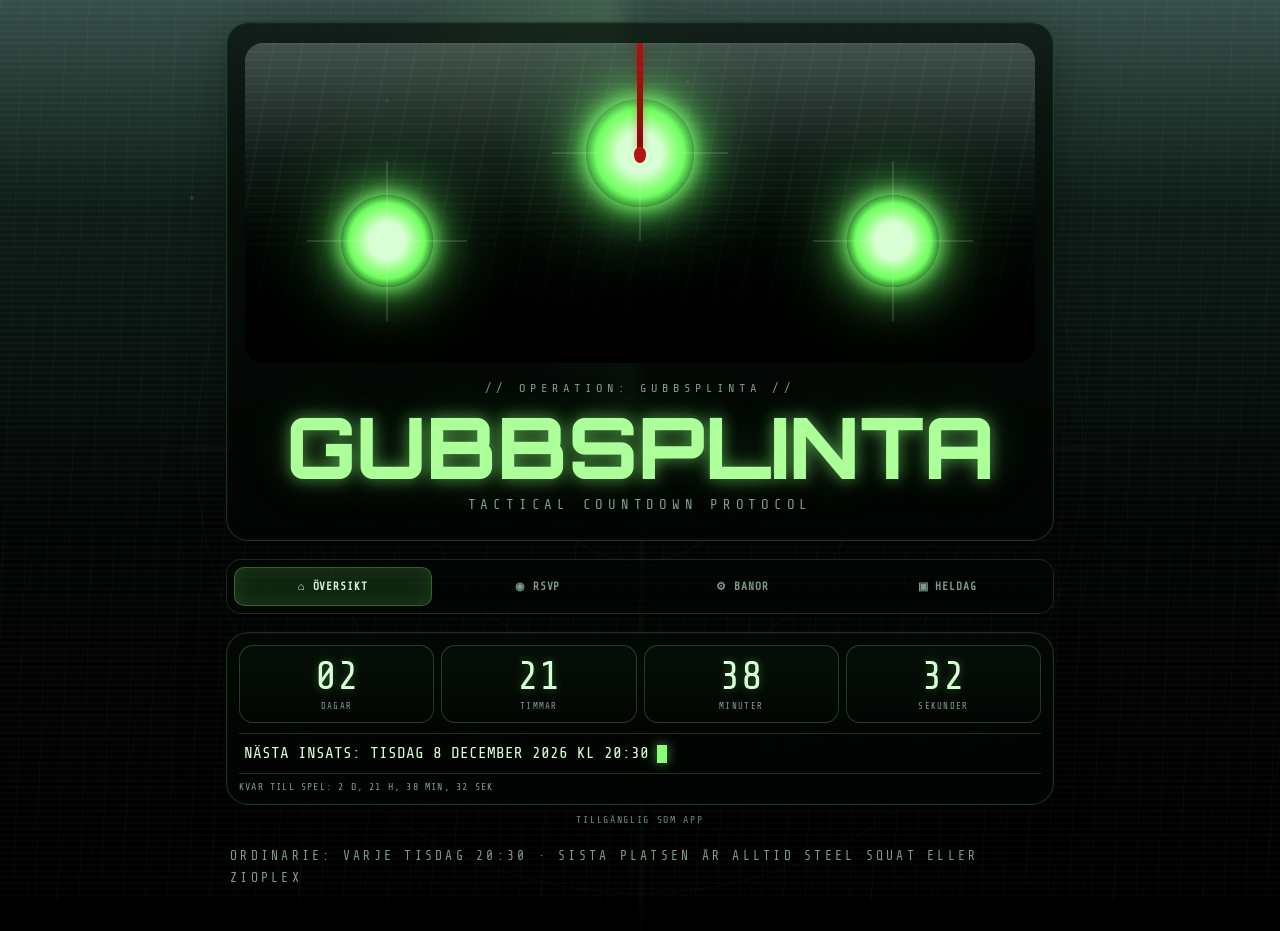
==== commit 346905e6: "feat: compact dashboard with radar scan" ====
--- a/index.html
+++ b/index.html
@@ -18,6 +18,7 @@
 </head>
 <body>
   <div class="rain-layer" aria-hidden="true"></div>
+  <div class="radar-scan" aria-hidden="true"></div>
   <main class="wrap">
     <section class="hero panel">
       <div class="lens-scene" aria-hidden="true">
@@ -40,7 +41,7 @@
     </nav>
 
     <section class="tab-panel active" id="panel-overview">
-      <section class="panel countdown-panel">
+      <section class="panel countdown-panel compact">
         <div class="grid">
           <div class="box"><span class="num" id="days">00</span><span class="label">DAGAR</span></div>
           <div class="box"><span class="num" id="hours">00</span><span class="label">TIMMAR</span></div>
@@ -50,24 +51,13 @@
         <div class="status"><span id="targetText">NÄSTA INSATS: --</span><span class="cursor"></span></div>
         <div class="countdown-note" id="countdownNote">KVAR TILL SPEL: --</div>
       </section>
-      <section class="panel actions overview-actions">
-        <p class="eyebrow">COMMAND CENTER</p>
-        <div class="two">
-          <button class="btn" type="button" data-open-tab="availability">◉ HANTERA RSVP</button>
-          <button class="btn primary" type="button" data-open-tab="maps">⚙ VÄLJ BANOR</button>
-        </div>
-      </section>
-      <aside class="install-guide" aria-label="Installera GubbSplinta">
-        <strong>INSTALLERA SOM APP</strong>
-        <span>IPHONE/IPAD: SAFARI → DELA → LÄGG TILL PÅ HEMSKÄRMEN.</span>
-        <span>ANDROID: CHROME → ⋮ → INSTALLERA APP.</span>
-      </aside>
+      <p class="app-note">TILLGÄNGLIG SOM APP</p>
     </section>
 
     <section class="tab-panel" id="panel-availability">
       <section class="panel availability">
         <h2>Frånvaro för nästa insats</h2>
-        <p class="tiny">Standard är <strong>tillgänglig</strong>. Boka bara av eller markera sen — status syns här och i Discords <code>/rsvp</code>.</p>
+        <p class="tiny">RSVP synkas med Discord.</p>
         <div class="availability-date" id="availabilityDate">MATCHDATUM: --</div>
         <div id="availabilityList" class="availability-list" aria-live="polite">LADDAR TILLGÄNGLIGHET…</div>
         <div class="admin-availability" id="adminAvailability" hidden><label for="availabilityPlayer">ADMIN: VÄLJ SPELARE</label><select class="select" id="availabilityPlayer"></select></div>
--- a/style.css
+++ b/style.css
@@ -5,7 +5,7 @@
 html,body{margin:0;padding:0;min-height:100%;background:#000;color:var(--text);font-family:'Share Tech Mono',monospace}
 body{min-height:100vh;background:radial-gradient(circle at 50% 18%, rgba(124,255,124,.16), transparent 16%),linear-gradient(180deg, #2c453f 0%, #0e1d17 22%, #030504 56%, #000 100%);position:relative;overflow-x:hidden}
 body::before{content:"";position:fixed;inset:0;pointer-events:none;background:radial-gradient(circle at 50% 16%, rgba(180,255,200,.18), transparent 10%),linear-gradient(180deg, rgba(255,255,255,.05), transparent 20%, rgba(0,0,0,.28) 70%),repeating-linear-gradient(to bottom, rgba(255,255,255,.025) 0 2px, transparent 2px 6px);mix-blend-mode:screen}
-.rain-layer{position:fixed;inset:0;pointer-events:none;opacity:.32;background-image:radial-gradient(circle at 15% 22%, rgba(255,255,255,.45) 0 1px, transparent 2px),radial-gradient(circle at 37% 18%, rgba(255,255,255,.38) 0 1.3px, transparent 2.5px),radial-gradient(circle at 66% 27%, rgba(255,255,255,.4) 0 1px, transparent 2.2px),radial-gradient(circle at 82% 16%, rgba(255,255,255,.34) 0 1.2px, transparent 2.4px),repeating-linear-gradient(92deg, rgba(255,255,255,.08) 0 1px, transparent 1px 22px),repeating-linear-gradient(96deg, rgba(255,255,255,.06) 0 1px, transparent 1px 30px);filter:blur(.3px)}
+.rain-layer{position:fixed;inset:0;pointer-events:none;opacity:.32;background-image:radial-gradient(circle at 15% 22%, rgba(255,255,255,.45) 0 1px, transparent 2px),radial-gradient(circle at 37% 18%, rgba(255,255,255,.38) 0 1.3px, transparent 2.5px),radial-gradient(circle at 66% 27%, rgba(255,255,255,.4) 0 1px, transparent 2.2px),radial-gradient(circle at 82% 16%, rgba(255,255,255,.34) 0 1.2px, transparent 2.4px),repeating-linear-gradient(92deg, rgba(255,255,255,.08) 0 1px, transparent 1px 22px),repeating-linear-gradient(96deg, rgba(255,255,255,.06) 0 1px, transparent 1px 30px);filter:blur(.3px)}.radar-scan{position:fixed;left:50%;top:50%;width:min(118vw,980px);aspect-ratio:1;pointer-events:none;z-index:0;opacity:.26;transform:translate(-50%,-50%);background:repeating-radial-gradient(circle,rgba(138,255,117,.17) 0 1px,transparent 1px 16%),repeating-linear-gradient(0deg,transparent 0 49.7%,rgba(138,255,117,.12) 50% 50.3%,transparent 50.6% 100%),repeating-linear-gradient(90deg,transparent 0 49.7%,rgba(138,255,117,.12) 50% 50.3%,transparent 50.6% 100%);border:1px solid rgba(138,255,117,.18);border-radius:50%;mask-image:radial-gradient(circle,black 0 63%,transparent 72%)}.radar-scan::after{content:"";position:absolute;inset:-2px;border-radius:50%;background:conic-gradient(from 0deg,rgba(138,255,117,0) 0deg,rgba(138,255,117,0) 300deg,rgba(170,255,150,.58) 356deg,rgba(138,255,117,0) 360deg);transform-origin:center;animation:radarSweep 7s linear infinite;filter:blur(.4px)}
 .wrap{max-width:860px;margin:0 auto;padding:22px 16px 42px;position:relative;z-index:1}
 .panel{background:linear-gradient(180deg, rgba(3,10,5,.68), rgba(1,4,2,.82));border:1px solid var(--border);border-radius:var(--radius);box-shadow:0 0 0 1px rgba(110,255,150,.04) inset,0 8px 48px rgba(0,0,0,.32);backdrop-filter:blur(6px)}
 .hero{padding:20px 18px 28px;overflow:hidden}.lens-scene{position:relative;height:320px;border-radius:18px;background:linear-gradient(180deg, rgba(190,220,210,.28), rgba(44,64,58,.22) 36%, rgba(3,8,5,.55) 66%, rgba(0,0,0,.88) 100%),repeating-linear-gradient(to bottom, rgba(255,255,255,.035) 0 2px, transparent 2px 8px);overflow:hidden;margin-bottom:18px}
@@ -16,6 +16,6 @@
 .countdown-panel,.actions,.availability,.settings,.maps{margin-top:18px;padding:18px}.grid{display:grid;grid-template-columns:repeat(4,1fr);gap:12px}.box{padding:18px 10px;border-radius:14px;border:1px solid rgba(138,255,117,.22);background:linear-gradient(180deg, rgba(7,18,9,.74), rgba(3,7,4,.88));text-align:center}.num{display:block;font:500 clamp(2.2rem,6vw,4rem)/1 'Share Tech Mono',monospace;color:#d7ffd5;text-shadow:0 0 10px rgba(130,255,110,.34)}.label{display:block;margin-top:8px;font-size:12px;letter-spacing:.34em}.status{margin-top:20px;padding:16px 12px;border-top:1px solid rgba(138,255,117,.18);border-bottom:1px solid rgba(138,255,117,.18);font-size:clamp(1rem,2.8vw,1.45rem);line-height:1.35;text-transform:uppercase;color:#d5ffd1}.countdown-note{margin-top:12px;font-size:13px;letter-spacing:.22em}.cursor{display:inline-block;width:10px;height:1.1em;background:var(--accent);margin-left:8px;vertical-align:middle;box-shadow:0 0 12px rgba(138,255,117,.6);animation:blink 1s steps(1) infinite}
 .actions{display:grid;gap:14px}.two{display:grid;grid-template-columns:1fr 1fr;gap:14px}.secondary-actions .btn{background:rgba(5,12,6,.7)}.install-row{display:grid;gap:8px;padding-top:2px}.install{border-color:rgba(158,176,255,.55);background:linear-gradient(180deg,rgba(35,54,102,.9),rgba(15,26,62,.9));color:#d8e0ff}.install-row .tiny{margin:0;text-align:center;line-height:1.5}.btn,.input,.select{width:100%;border-radius:10px;border:1px solid rgba(138,255,117,.24);font:500 1rem 'Share Tech Mono',monospace;letter-spacing:.16em;text-transform:uppercase}.btn{padding:16px 14px;background:rgba(5,12,6,.7);color:#baffae;cursor:pointer}.btn.primary{background:linear-gradient(180deg, #8de780, #7cde73);color:#061006;border-color:#b8ffb0;box-shadow:0 0 28px rgba(138,255,117,.18)}.btn.discord{background:linear-gradient(180deg, #89a0ff, #6f87ff);color:#081022;border-color:var(--discord-border);box-shadow:0 0 28px rgba(111,135,255,.18)}.btn:disabled{opacity:.65;cursor:wait}
 .availability h2,.settings h2,.maps h2{font:700 1rem 'Orbitron',sans-serif;letter-spacing:.22em;text-transform:uppercase;margin:0 0 14px;color:#a9ff9f}.admin-availability{margin:14px 0}.availability-date{margin:12px 0;padding:10px;border-top:1px solid rgba(138,255,117,.18);border-bottom:1px solid rgba(138,255,117,.18);color:#d7ffd5;letter-spacing:.16em}.availability-list{display:grid;grid-template-columns:1fr 1fr;gap:12px;margin:14px 0}.availability-list>div{padding:12px;border:1px solid rgba(138,255,117,.18);border-radius:10px;background:rgba(4,10,6,.55)}.availability-list strong{display:block;color:var(--text-muted);font-size:.8rem;letter-spacing:.14em;margin-bottom:8px}.availability-player{display:inline-block;margin:3px 6px 3px 0}.availability-player.unavailable{color:#ffaaa0}.availability-player.late{color:#ffe18a}.availability-player.available{color:#baffae}.late-action{border-color:rgba(255,225,138,.5);color:#ffe9a8;background:linear-gradient(180deg,rgba(83,64,22,.72),rgba(38,29,8,.75))}.settings-grid,.map-list{display:grid;gap:14px}.input,.select{padding:14px 12px;background:rgba(4,10,6,.8);color:#e3ffdd}.map-item{padding:14px;border-radius:12px;border:1px solid rgba(138,255,117,.18);background:rgba(4,10,6,.68)}.map-name{font-size:1.08rem;color:#dbffd4}.footline{margin-top:20px;padding:0 4px;font-size:13px;letter-spacing:.25em;line-height:1.7}
-@keyframes blink{50%{opacity:0}}
-@media (max-width:700px){.lens-scene{height:260px}.lens.top{width:92px;height:92px;top:46px}.lens.left{left:42px;top:132px;width:82px;height:82px}.lens.right{right:42px;top:132px;width:82px;height:82px}.grid{grid-template-columns:repeat(2,1fr)}.two{grid-template-columns:1fr}.wrap{padding:14px 12px 34px}.eyebrow,.subline,.label,.footline,.countdown-note{letter-spacing:.22em}}
-.tab-bar{display:grid;grid-template-columns:repeat(4,1fr);gap:7px;margin:18px 0 0;padding:7px;border:1px solid rgba(138,255,117,.16);border-radius:15px;background:rgba(2,8,4,.58)}.tab{min-width:0;padding:12px 7px;border:1px solid transparent;border-radius:10px;background:transparent;color:var(--text-muted);font:700 .7rem 'Share Tech Mono',monospace;letter-spacing:.08em;cursor:pointer}.tab.active{border-color:rgba(138,255,117,.3);background:rgba(112,230,104,.14);color:#d8ffd2;box-shadow:0 0 20px rgba(138,255,117,.1) inset}.tab-panel{display:none}.tab-panel.active{display:block}.overview-actions{margin-top:18px;padding:16px}.overview-actions .eyebrow{margin:0 0 10px}.install-guide{display:grid;gap:5px;margin:12px 4px 0;padding:11px 14px;border-left:2px solid rgba(138,255,117,.56);color:var(--text-muted);font-size:.72rem;letter-spacing:.09em;line-height:1.45;text-transform:uppercase}.install-guide strong{color:#baffae;font-size:.76rem}.maps{margin-top:18px;padding:16px}.maps-toolbar{display:flex;align-items:center;justify-content:space-between;gap:14px;margin-bottom:12px}.maps-toolbar .eyebrow{margin:0 0 5px;text-align:left;font-size:10px;letter-spacing:.24em}.maps-toolbar h2{margin:0}.maps-toolbar .btn{width:auto;min-width:190px;padding:13px 15px;font-size:.82rem}.map-actions{margin-top:13px}.map-list-compact{grid-template-columns:repeat(4,minmax(0,1fr));gap:9px}.map-list-compact .map-item{position:relative;min-width:0;padding:10px 8px;background:linear-gradient(145deg,rgba(10,29,15,.88),rgba(2,8,4,.86));overflow:hidden}.map-slot{color:rgba(138,255,117,.55);font-size:.7rem;letter-spacing:.12em}.map-list-compact .folder{margin:8px 0 4px;overflow:hidden;color:#baffae;font-size:.72rem;letter-spacing:.04em;text-overflow:ellipsis;white-space:nowrap}.map-list-compact .map-name{min-height:2.4em;overflow:hidden;color:#e4ffdf;font-size:.85rem;line-height:1.2}.map-list-compact .map-select{position:absolute;inset:0;width:100%;height:100%;padding:0;opacity:0;cursor:pointer}.sr-only{position:absolute;width:1px;height:1px;padding:0;margin:-1px;overflow:hidden;clip:rect(0,0,0,0);white-space:nowrap;border:0}@media (max-width:700px){.tab-bar{gap:4px;padding:5px}.tab{padding:11px 3px;font-size:.61rem;letter-spacing:.02em}.maps-toolbar{align-items:stretch;flex-direction:column}.maps-toolbar .btn{width:100%}.map-list-compact{grid-template-columns:1fr 1fr}.map-list-compact .map-item{min-height:88px;padding:11px 10px}.map-list-compact .folder{font-size:.76rem}.map-list-compact .map-name{font-size:.9rem}.install-guide{margin:10px 2px 0;padding:10px 12px;font-size:.66rem}}
+@keyframes blink{50%{opacity:0}}@keyframes radarSweep{to{transform:rotate(360deg)}}
+@media (max-width:700px){.lens-scene{height:260px}.lens.top{width:92px;height:92px;top:46px}.lens.left{left:42px;top:132px;width:82px;height:82px}.lens.right{right:42px;top:132px;width:82px;height:82px}.grid{grid-template-columns:repeat(2,1fr)}.countdown-panel.compact .grid{grid-template-columns:repeat(4,1fr)}.two{grid-template-columns:1fr}.wrap{padding:14px 12px 34px}.eyebrow,.subline,.label,.footline,.countdown-note{letter-spacing:.22em}}
+.countdown-panel.compact{padding:12px}.countdown-panel.compact .grid{gap:7px}.countdown-panel.compact .box{padding:11px 5px}.countdown-panel.compact .num{font-size:clamp(1.4rem,4vw,2.5rem)}.countdown-panel.compact .label{margin-top:4px;font-size:9px;letter-spacing:.14em}.countdown-panel.compact .status{margin-top:10px;padding:9px 5px;font-size:clamp(.76rem,2.3vw,1rem);white-space:nowrap;overflow:hidden;text-overflow:ellipsis}.countdown-panel.compact .countdown-note{margin-top:7px;font-size:10px;letter-spacing:.12em}.app-note{margin:9px 2px 0;color:var(--text-muted);font-size:.62rem;letter-spacing:.17em;text-align:center;text-transform:uppercase}.tab-bar{display:grid;grid-template-columns:repeat(4,1fr);gap:7px;margin:18px 0 0;padding:7px;border:1px solid rgba(138,255,117,.16);border-radius:15px;background:rgba(2,8,4,.58)}.tab{min-width:0;padding:12px 7px;border:1px solid transparent;border-radius:10px;background:transparent;color:var(--text-muted);font:700 .7rem 'Share Tech Mono',monospace;letter-spacing:.08em;cursor:pointer}.tab.active{border-color:rgba(138,255,117,.3);background:rgba(112,230,104,.14);color:#d8ffd2;box-shadow:0 0 20px rgba(138,255,117,.1) inset}.tab-panel{display:none}.tab-panel.active{display:block}.overview-actions{margin-top:18px;padding:16px}.overview-actions .eyebrow{margin:0 0 10px}.install-guide{display:grid;gap:5px;margin:12px 4px 0;padding:11px 14px;border-left:2px solid rgba(138,255,117,.56);color:var(--text-muted);font-size:.72rem;letter-spacing:.09em;line-height:1.45;text-transform:uppercase}.install-guide strong{color:#baffae;font-size:.76rem}.maps{margin-top:18px;padding:16px}.maps-toolbar{display:flex;align-items:center;justify-content:space-between;gap:14px;margin-bottom:12px}.maps-toolbar .eyebrow{margin:0 0 5px;text-align:left;font-size:10px;letter-spacing:.24em}.maps-toolbar h2{margin:0}.maps-toolbar .btn{width:auto;min-width:190px;padding:13px 15px;font-size:.82rem}.map-actions{margin-top:13px}.map-list-compact{grid-template-columns:repeat(4,minmax(0,1fr));gap:9px}.map-list-compact .map-item{position:relative;min-width:0;padding:10px 8px;background:linear-gradient(145deg,rgba(10,29,15,.88),rgba(2,8,4,.86));overflow:hidden}.map-slot{color:rgba(138,255,117,.55);font-size:.7rem;letter-spacing:.12em}.map-list-compact .folder{margin:8px 0 4px;overflow:hidden;color:#baffae;font-size:.72rem;letter-spacing:.04em;text-overflow:ellipsis;white-space:nowrap}.map-list-compact .map-name{min-height:2.4em;overflow:hidden;color:#e4ffdf;font-size:.85rem;line-height:1.2}.map-list-compact .map-select{position:absolute;inset:0;width:100%;height:100%;padding:0;opacity:0;cursor:pointer}.sr-only{position:absolute;width:1px;height:1px;padding:0;margin:-1px;overflow:hidden;clip:rect(0,0,0,0);white-space:nowrap;border:0}@media (max-width:700px){.tab-bar{gap:4px;padding:5px}.tab{padding:11px 3px;font-size:.61rem;letter-spacing:.02em}.maps-toolbar{align-items:stretch;flex-direction:column}.maps-toolbar .btn{width:100%}.map-list-compact{grid-template-columns:1fr 1fr}.map-list-compact .map-item{min-height:88px;padding:11px 10px}.map-list-compact .folder{font-size:.76rem}.map-list-compact .map-name{font-size:.9rem}.install-guide{margin:10px 2px 0;padding:10px 12px;font-size:.66rem}}
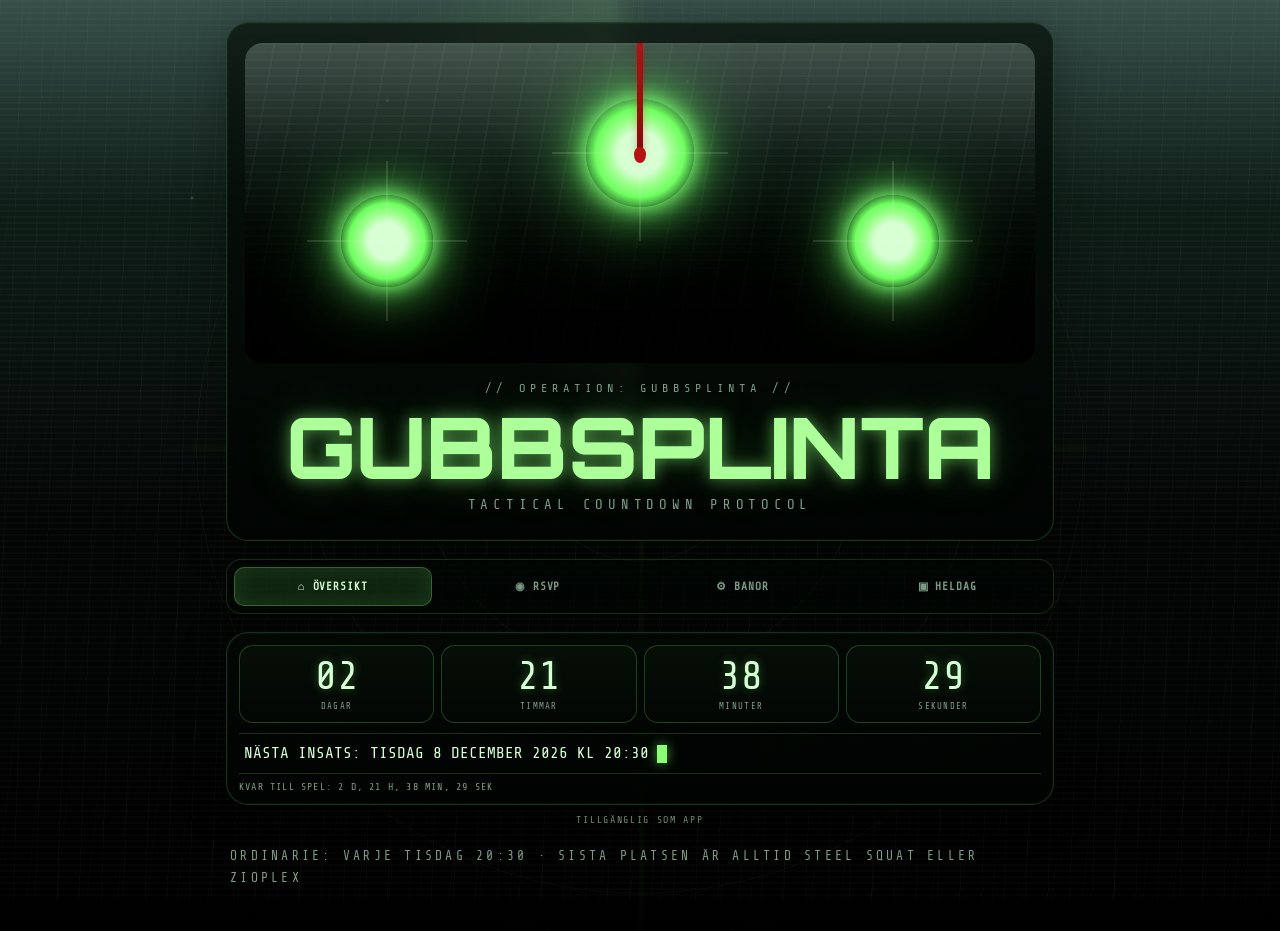
==== commit 94dd86c7: "feat: collapse hero outside overview" ====
--- a/index.html
+++ b/index.html
@@ -20,7 +20,7 @@
   <div class="rain-layer" aria-hidden="true"></div>
   <div class="radar-scan" aria-hidden="true"></div>
   <main class="wrap">
-    <section class="hero panel">
+    <section class="hero panel" id="hero">
       <div class="lens-scene" aria-hidden="true">
         <div class="blood-drop"></div>
         <div class="lens top"></div>
@@ -113,6 +113,7 @@
     const dayTimeInput = document.getElementById('dayTime');
     const tabs = [...document.querySelectorAll('[data-tab]')];
     const tabPanels = [...document.querySelectorAll('.tab-panel')];
+    const hero = document.getElementById('hero');
     const targetText = document.getElementById('targetText');
     const countdownNote = document.getElementById('countdownNote');
     const copyStatus = document.getElementById('copyStatus');
@@ -159,6 +160,7 @@
     function activateTab(tabName) {
       tabs.forEach(tab => tab.classList.toggle('active', tab.dataset.tab === tabName));
       tabPanels.forEach(panel => panel.classList.toggle('active', panel.id === `panel-${tabName}`));
+      hero.classList.toggle('compact', tabName !== 'overview');
       history.replaceState(null, '', `#${tabName}`);
     }
     function localDateKey(date) {
--- a/style.css
+++ b/style.css
@@ -8,14 +8,14 @@
 .rain-layer{position:fixed;inset:0;pointer-events:none;opacity:.32;background-image:radial-gradient(circle at 15% 22%, rgba(255,255,255,.45) 0 1px, transparent 2px),radial-gradient(circle at 37% 18%, rgba(255,255,255,.38) 0 1.3px, transparent 2.5px),radial-gradient(circle at 66% 27%, rgba(255,255,255,.4) 0 1px, transparent 2.2px),radial-gradient(circle at 82% 16%, rgba(255,255,255,.34) 0 1.2px, transparent 2.4px),repeating-linear-gradient(92deg, rgba(255,255,255,.08) 0 1px, transparent 1px 22px),repeating-linear-gradient(96deg, rgba(255,255,255,.06) 0 1px, transparent 1px 30px);filter:blur(.3px)}.radar-scan{position:fixed;left:50%;top:50%;width:min(118vw,980px);aspect-ratio:1;pointer-events:none;z-index:0;opacity:.26;transform:translate(-50%,-50%);background:repeating-radial-gradient(circle,rgba(138,255,117,.17) 0 1px,transparent 1px 16%),repeating-linear-gradient(0deg,transparent 0 49.7%,rgba(138,255,117,.12) 50% 50.3%,transparent 50.6% 100%),repeating-linear-gradient(90deg,transparent 0 49.7%,rgba(138,255,117,.12) 50% 50.3%,transparent 50.6% 100%);border:1px solid rgba(138,255,117,.18);border-radius:50%;mask-image:radial-gradient(circle,black 0 63%,transparent 72%)}.radar-scan::after{content:"";position:absolute;inset:-2px;border-radius:50%;background:conic-gradient(from 0deg,rgba(138,255,117,0) 0deg,rgba(138,255,117,0) 300deg,rgba(170,255,150,.58) 356deg,rgba(138,255,117,0) 360deg);transform-origin:center;animation:radarSweep 7s linear infinite;filter:blur(.4px)}
 .wrap{max-width:860px;margin:0 auto;padding:22px 16px 42px;position:relative;z-index:1}
 .panel{background:linear-gradient(180deg, rgba(3,10,5,.68), rgba(1,4,2,.82));border:1px solid var(--border);border-radius:var(--radius);box-shadow:0 0 0 1px rgba(110,255,150,.04) inset,0 8px 48px rgba(0,0,0,.32);backdrop-filter:blur(6px)}
-.hero{padding:20px 18px 28px;overflow:hidden}.lens-scene{position:relative;height:320px;border-radius:18px;background:linear-gradient(180deg, rgba(190,220,210,.28), rgba(44,64,58,.22) 36%, rgba(3,8,5,.55) 66%, rgba(0,0,0,.88) 100%),repeating-linear-gradient(to bottom, rgba(255,255,255,.035) 0 2px, transparent 2px 8px);overflow:hidden;margin-bottom:18px}
+.hero{padding:20px 18px 28px;overflow:hidden;transition:padding .42s ease,border-radius .42s ease}.lens-scene{position:relative;height:320px;border-radius:18px;background:linear-gradient(180deg, rgba(190,220,210,.28), rgba(44,64,58,.22) 36%, rgba(3,8,5,.55) 66%, rgba(0,0,0,.88) 100%),repeating-linear-gradient(to bottom, rgba(255,255,255,.035) 0 2px, transparent 2px 8px);overflow:hidden;margin-bottom:18px;transition:height .42s ease,margin .42s ease,opacity .3s ease,transform .42s ease}
 .lens-scene::before{content:"";position:absolute;inset:0;background:radial-gradient(circle at 18% 18%, rgba(255,255,255,.22) 0 1px, transparent 2px),radial-gradient(circle at 74% 20%, rgba(255,255,255,.18) 0 1px, transparent 2px),radial-gradient(circle at 56% 12%, rgba(255,255,255,.22) 0 1px, transparent 2px),repeating-linear-gradient(100deg, rgba(255,255,255,.08) 0 2px, transparent 2px 28px);opacity:.4}
 .lens-scene::after{content:"";position:absolute;inset:0;background:linear-gradient(180deg, transparent 0%, transparent 40%, rgba(0,0,0,.25) 64%, rgba(0,0,0,.72) 100%)}
 .lens{position:absolute;width:92px;height:92px;border-radius:50%;background:radial-gradient(circle, #d8ffd4 0 28%, #9aff89 44%, #70ff61 58%, rgba(95,255,90,.42) 74%, rgba(110,255,120,0) 100%);box-shadow:0 0 18px rgba(132,255,120,.95),0 0 44px rgba(110,255,100,.9),0 0 88px rgba(90,255,90,.5);z-index:2}.lens::before,.lens::after{content:"";position:absolute;background:rgba(220,255,220,.28);z-index:1}.lens::before{left:-34px;right:-34px;top:50%;height:1px;transform:translateY(-50%)}.lens::after{top:-34px;bottom:-34px;left:50%;width:1px;transform:translateX(-50%)}.lens.top{left:50%;top:56px;transform:translateX(-50%);width:108px;height:108px}.lens.left{left:96px;top:152px}.lens.right{right:96px;top:152px}.mist{position:absolute;left:0;right:0;bottom:0;height:54%;z-index:1;background:linear-gradient(180deg, transparent, rgba(0,0,0,.28) 35%, rgba(0,0,0,.82))}.blood-drop{position:absolute;left:50%;top:-10px;transform:translateX(-50%);width:6px;height:120px;z-index:3;background:linear-gradient(180deg, rgba(185,18,18,.95), rgba(128,5,5,.98));border-radius:999px;box-shadow:0 0 8px rgba(180,15,15,.35)}.blood-drop::after{content:"";position:absolute;bottom:-10px;left:50%;transform:translateX(-50%);width:12px;height:16px;border-radius:50% 50% 55% 55%;background:#b41414}
-.eyebrow,.subline,.label,.tiny,.folder,.footline,label,.countdown-note{color:var(--text-muted);text-transform:uppercase}.eyebrow{text-align:center;font-size:12px;letter-spacing:.42em;margin:0 0 12px}h1{margin:0;text-align:center;font:800 clamp(2.4rem,8vw,5.3rem)/.94 'Orbitron',sans-serif;color:#adff9a;text-transform:uppercase;text-shadow:0 0 16px rgba(135,255,120,.55),0 0 46px rgba(120,255,110,.22)}.subline{text-align:center;font-size:14px;letter-spacing:.34em;margin:10px 0 0}
+.eyebrow,.subline,.label,.tiny,.folder,.footline,label,.countdown-note{color:var(--text-muted);text-transform:uppercase}.eyebrow{text-align:center;font-size:12px;letter-spacing:.42em;margin:0 0 12px;transition:opacity .2s ease,transform .35s ease}h1{margin:0;text-align:center;font:800 clamp(2.4rem,8vw,5.3rem)/.94 'Orbitron',sans-serif;color:#adff9a;text-transform:uppercase;text-shadow:0 0 16px rgba(135,255,120,.55),0 0 46px rgba(120,255,110,.22);transition:font-size .42s ease,transform .42s ease}.subline{text-align:center;font-size:14px;letter-spacing:.34em;margin:10px 0 0;transition:opacity .2s ease,transform .35s ease}.hero.compact{padding:10px 16px 12px;border-radius:15px}.hero.compact .lens-scene{height:0;margin:0;opacity:0;transform:translateY(-50px)}.hero.compact .eyebrow,.hero.compact .subline{max-height:0;margin:0;opacity:0;transform:translateY(-16px);overflow:hidden}.hero.compact h1{font-size:clamp(1.35rem,5vw,2rem);transform:translateY(0)}
 .countdown-panel,.actions,.availability,.settings,.maps{margin-top:18px;padding:18px}.grid{display:grid;grid-template-columns:repeat(4,1fr);gap:12px}.box{padding:18px 10px;border-radius:14px;border:1px solid rgba(138,255,117,.22);background:linear-gradient(180deg, rgba(7,18,9,.74), rgba(3,7,4,.88));text-align:center}.num{display:block;font:500 clamp(2.2rem,6vw,4rem)/1 'Share Tech Mono',monospace;color:#d7ffd5;text-shadow:0 0 10px rgba(130,255,110,.34)}.label{display:block;margin-top:8px;font-size:12px;letter-spacing:.34em}.status{margin-top:20px;padding:16px 12px;border-top:1px solid rgba(138,255,117,.18);border-bottom:1px solid rgba(138,255,117,.18);font-size:clamp(1rem,2.8vw,1.45rem);line-height:1.35;text-transform:uppercase;color:#d5ffd1}.countdown-note{margin-top:12px;font-size:13px;letter-spacing:.22em}.cursor{display:inline-block;width:10px;height:1.1em;background:var(--accent);margin-left:8px;vertical-align:middle;box-shadow:0 0 12px rgba(138,255,117,.6);animation:blink 1s steps(1) infinite}
 .actions{display:grid;gap:14px}.two{display:grid;grid-template-columns:1fr 1fr;gap:14px}.secondary-actions .btn{background:rgba(5,12,6,.7)}.install-row{display:grid;gap:8px;padding-top:2px}.install{border-color:rgba(158,176,255,.55);background:linear-gradient(180deg,rgba(35,54,102,.9),rgba(15,26,62,.9));color:#d8e0ff}.install-row .tiny{margin:0;text-align:center;line-height:1.5}.btn,.input,.select{width:100%;border-radius:10px;border:1px solid rgba(138,255,117,.24);font:500 1rem 'Share Tech Mono',monospace;letter-spacing:.16em;text-transform:uppercase}.btn{padding:16px 14px;background:rgba(5,12,6,.7);color:#baffae;cursor:pointer}.btn.primary{background:linear-gradient(180deg, #8de780, #7cde73);color:#061006;border-color:#b8ffb0;box-shadow:0 0 28px rgba(138,255,117,.18)}.btn.discord{background:linear-gradient(180deg, #89a0ff, #6f87ff);color:#081022;border-color:var(--discord-border);box-shadow:0 0 28px rgba(111,135,255,.18)}.btn:disabled{opacity:.65;cursor:wait}
 .availability h2,.settings h2,.maps h2{font:700 1rem 'Orbitron',sans-serif;letter-spacing:.22em;text-transform:uppercase;margin:0 0 14px;color:#a9ff9f}.admin-availability{margin:14px 0}.availability-date{margin:12px 0;padding:10px;border-top:1px solid rgba(138,255,117,.18);border-bottom:1px solid rgba(138,255,117,.18);color:#d7ffd5;letter-spacing:.16em}.availability-list{display:grid;grid-template-columns:1fr 1fr;gap:12px;margin:14px 0}.availability-list>div{padding:12px;border:1px solid rgba(138,255,117,.18);border-radius:10px;background:rgba(4,10,6,.55)}.availability-list strong{display:block;color:var(--text-muted);font-size:.8rem;letter-spacing:.14em;margin-bottom:8px}.availability-player{display:inline-block;margin:3px 6px 3px 0}.availability-player.unavailable{color:#ffaaa0}.availability-player.late{color:#ffe18a}.availability-player.available{color:#baffae}.late-action{border-color:rgba(255,225,138,.5);color:#ffe9a8;background:linear-gradient(180deg,rgba(83,64,22,.72),rgba(38,29,8,.75))}.settings-grid,.map-list{display:grid;gap:14px}.input,.select{padding:14px 12px;background:rgba(4,10,6,.8);color:#e3ffdd}.map-item{padding:14px;border-radius:12px;border:1px solid rgba(138,255,117,.18);background:rgba(4,10,6,.68)}.map-name{font-size:1.08rem;color:#dbffd4}.footline{margin-top:20px;padding:0 4px;font-size:13px;letter-spacing:.25em;line-height:1.7}
-@keyframes blink{50%{opacity:0}}@keyframes radarSweep{to{transform:rotate(360deg)}}
+@keyframes blink{50%{opacity:0}}@keyframes radarSweep{to{transform:rotate(360deg)}}@media (prefers-reduced-motion:reduce){.radar-scan::after,.cursor{animation:none}.hero,.lens-scene,.eyebrow,h1,.subline{transition:none}}
 @media (max-width:700px){.lens-scene{height:260px}.lens.top{width:92px;height:92px;top:46px}.lens.left{left:42px;top:132px;width:82px;height:82px}.lens.right{right:42px;top:132px;width:82px;height:82px}.grid{grid-template-columns:repeat(2,1fr)}.countdown-panel.compact .grid{grid-template-columns:repeat(4,1fr)}.two{grid-template-columns:1fr}.wrap{padding:14px 12px 34px}.eyebrow,.subline,.label,.footline,.countdown-note{letter-spacing:.22em}}
 .countdown-panel.compact{padding:12px}.countdown-panel.compact .grid{gap:7px}.countdown-panel.compact .box{padding:11px 5px}.countdown-panel.compact .num{font-size:clamp(1.4rem,4vw,2.5rem)}.countdown-panel.compact .label{margin-top:4px;font-size:9px;letter-spacing:.14em}.countdown-panel.compact .status{margin-top:10px;padding:9px 5px;font-size:clamp(.76rem,2.3vw,1rem);white-space:nowrap;overflow:hidden;text-overflow:ellipsis}.countdown-panel.compact .countdown-note{margin-top:7px;font-size:10px;letter-spacing:.12em}.app-note{margin:9px 2px 0;color:var(--text-muted);font-size:.62rem;letter-spacing:.17em;text-align:center;text-transform:uppercase}.tab-bar{display:grid;grid-template-columns:repeat(4,1fr);gap:7px;margin:18px 0 0;padding:7px;border:1px solid rgba(138,255,117,.16);border-radius:15px;background:rgba(2,8,4,.58)}.tab{min-width:0;padding:12px 7px;border:1px solid transparent;border-radius:10px;background:transparent;color:var(--text-muted);font:700 .7rem 'Share Tech Mono',monospace;letter-spacing:.08em;cursor:pointer}.tab.active{border-color:rgba(138,255,117,.3);background:rgba(112,230,104,.14);color:#d8ffd2;box-shadow:0 0 20px rgba(138,255,117,.1) inset}.tab-panel{display:none}.tab-panel.active{display:block}.overview-actions{margin-top:18px;padding:16px}.overview-actions .eyebrow{margin:0 0 10px}.install-guide{display:grid;gap:5px;margin:12px 4px 0;padding:11px 14px;border-left:2px solid rgba(138,255,117,.56);color:var(--text-muted);font-size:.72rem;letter-spacing:.09em;line-height:1.45;text-transform:uppercase}.install-guide strong{color:#baffae;font-size:.76rem}.maps{margin-top:18px;padding:16px}.maps-toolbar{display:flex;align-items:center;justify-content:space-between;gap:14px;margin-bottom:12px}.maps-toolbar .eyebrow{margin:0 0 5px;text-align:left;font-size:10px;letter-spacing:.24em}.maps-toolbar h2{margin:0}.maps-toolbar .btn{width:auto;min-width:190px;padding:13px 15px;font-size:.82rem}.map-actions{margin-top:13px}.map-list-compact{grid-template-columns:repeat(4,minmax(0,1fr));gap:9px}.map-list-compact .map-item{position:relative;min-width:0;padding:10px 8px;background:linear-gradient(145deg,rgba(10,29,15,.88),rgba(2,8,4,.86));overflow:hidden}.map-slot{color:rgba(138,255,117,.55);font-size:.7rem;letter-spacing:.12em}.map-list-compact .folder{margin:8px 0 4px;overflow:hidden;color:#baffae;font-size:.72rem;letter-spacing:.04em;text-overflow:ellipsis;white-space:nowrap}.map-list-compact .map-name{min-height:2.4em;overflow:hidden;color:#e4ffdf;font-size:.85rem;line-height:1.2}.map-list-compact .map-select{position:absolute;inset:0;width:100%;height:100%;padding:0;opacity:0;cursor:pointer}.sr-only{position:absolute;width:1px;height:1px;padding:0;margin:-1px;overflow:hidden;clip:rect(0,0,0,0);white-space:nowrap;border:0}@media (max-width:700px){.tab-bar{gap:4px;padding:5px}.tab{padding:11px 3px;font-size:.61rem;letter-spacing:.02em}.maps-toolbar{align-items:stretch;flex-direction:column}.maps-toolbar .btn{width:100%}.map-list-compact{grid-template-columns:1fr 1fr}.map-list-compact .map-item{min-height:88px;padding:11px 10px}.map-list-compact .folder{font-size:.76rem}.map-list-compact .map-name{font-size:.9rem}.install-guide{margin:10px 2px 0;padding:10px 12px;font-size:.66rem}}
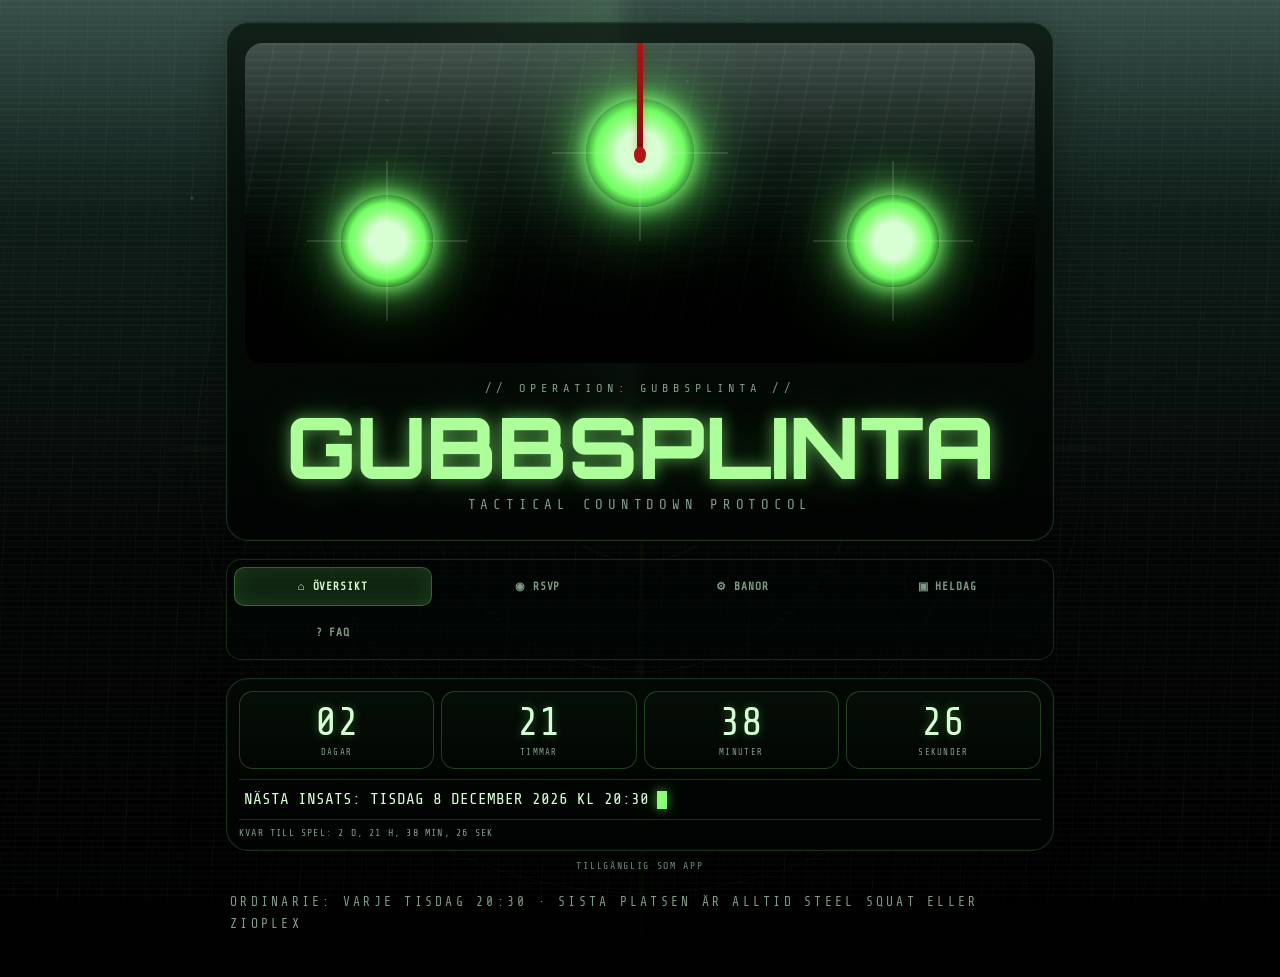
==== commit 7c6e6900: "feat: add FAQ and catgirl mode" ====
--- a/index.html
+++ b/index.html
@@ -19,6 +19,7 @@
 <body>
   <div class="rain-layer" aria-hidden="true"></div>
   <div class="radar-scan" aria-hidden="true"></div>
+  <button class="cat-mode-toggle" id="catModeToggle" type="button" aria-label="Aktivera kattläge" title="?">🐾</button>
   <main class="wrap">
     <section class="hero panel" id="hero">
       <div class="lens-scene" aria-hidden="true">
@@ -38,6 +39,7 @@
       <button class="tab" type="button" data-tab="availability">◉ RSVP</button>
       <button class="tab" type="button" data-tab="maps">⚙ BANOR</button>
       <button class="tab" type="button" data-tab="schedule">▣ HELDAG</button>
+      <button class="tab" type="button" data-tab="faq">? FAQ</button>
     </nav>
 
     <section class="tab-panel active" id="panel-overview">
@@ -85,6 +87,16 @@
           <div class="two"><div><label for="dayDate">Datum</label><input class="input" id="dayDate" type="date"></div><div><label for="dayTime">Tid (24H)</label><input class="input" id="dayTime" type="time" value="20:30"></div></div>
           <div class="two"><button class="btn primary" type="submit">SPARA HELDAG</button><button class="btn" type="button" id="presetTuesday">ÅTERSTÄLL TIS 20:30</button></div>
         </form>
+      </section>
+    </section>
+
+    <section class="tab-panel" id="panel-faq">
+      <section class="panel faq">
+        <h2>Vanliga frågor</h2>
+        <details class="faq-item"><summary>Hur funkar webbsidan?</summary><p>Översikt visar nästa spelkväll. Använd RSVP för status, Banor för kvällens urval och Heldag om tiden ändras.</p></details>
+        <details class="faq-item"><summary>Hur installerar jag appen?</summary><p>Öppna sidan i webbläsaren och välj Lägg till på hemskärmen eller Installera app. Den öppnas sedan som en vanlig app.</p></details>
+        <details class="faq-item"><summary>Hur funkar Discordbotten?</summary><p>Botten håller samma RSVP-status som sidan och samlar kvällens banor. Sidan kan posta banförslaget direkt till Discord.</p></details>
+        <details class="faq-item"><summary>Vilka kommandon finns?</summary><p><code>/rsvp</code> visar och uppdaterar din status. <code>/banor</code> visar banor. <code>/stats</code> visar statistik.</p></details>
       </section>
     </section>
 
@@ -114,6 +126,7 @@
     const tabs = [...document.querySelectorAll('[data-tab]')];
     const tabPanels = [...document.querySelectorAll('.tab-panel')];
     const hero = document.getElementById('hero');
+    const catModeToggle = document.getElementById('catModeToggle');
     const targetText = document.getElementById('targetText');
     const countdownNote = document.getElementById('countdownNote');
     const copyStatus = document.getElementById('copyStatus');
@@ -163,6 +176,11 @@
       hero.classList.toggle('compact', tabName !== 'overview');
       history.replaceState(null, '', `#${tabName}`);
     }
+    function toggleCatMode() {
+      const active = document.body.classList.toggle('catgirl-mode');
+      catModeToggle.setAttribute('aria-label', active ? 'Stäng kattläge' : 'Aktivera kattläge');
+      catModeToggle.textContent = active ? '🐱' : '🐾';
+    }
     function localDateKey(date) {
       const pad = value => String(value).padStart(2, '0');
       return `${date.getFullYear()}-${pad(date.getMonth() + 1)}-${pad(date.getDate())}`;
@@ -506,6 +524,7 @@
     availabilityToggle.addEventListener('click', toggleAvailability);
     availabilityLate.addEventListener('click', toggleLateAvailability);
     availabilityPlayer.addEventListener('change', renderAvailability);
+    catModeToggle.addEventListener('click', toggleCatMode);
     tabs.forEach(tab => tab.addEventListener('click', () => activateTab(tab.dataset.tab)));
     document.querySelectorAll('[data-open-tab]').forEach(button => button.addEventListener('click', () => activateTab(button.dataset.openTab)));
     const initialTab = location.hash.slice(1);
--- a/style.css
+++ b/style.css
@@ -5,8 +5,8 @@
 html,body{margin:0;padding:0;min-height:100%;background:#000;color:var(--text);font-family:'Share Tech Mono',monospace}
 body{min-height:100vh;background:radial-gradient(circle at 50% 18%, rgba(124,255,124,.16), transparent 16%),linear-gradient(180deg, #2c453f 0%, #0e1d17 22%, #030504 56%, #000 100%);position:relative;overflow-x:hidden}
 body::before{content:"";position:fixed;inset:0;pointer-events:none;background:radial-gradient(circle at 50% 16%, rgba(180,255,200,.18), transparent 10%),linear-gradient(180deg, rgba(255,255,255,.05), transparent 20%, rgba(0,0,0,.28) 70%),repeating-linear-gradient(to bottom, rgba(255,255,255,.025) 0 2px, transparent 2px 6px);mix-blend-mode:screen}
-.rain-layer{position:fixed;inset:0;pointer-events:none;opacity:.32;background-image:radial-gradient(circle at 15% 22%, rgba(255,255,255,.45) 0 1px, transparent 2px),radial-gradient(circle at 37% 18%, rgba(255,255,255,.38) 0 1.3px, transparent 2.5px),radial-gradient(circle at 66% 27%, rgba(255,255,255,.4) 0 1px, transparent 2.2px),radial-gradient(circle at 82% 16%, rgba(255,255,255,.34) 0 1.2px, transparent 2.4px),repeating-linear-gradient(92deg, rgba(255,255,255,.08) 0 1px, transparent 1px 22px),repeating-linear-gradient(96deg, rgba(255,255,255,.06) 0 1px, transparent 1px 30px);filter:blur(.3px)}.radar-scan{position:fixed;left:50%;top:50%;width:min(118vw,980px);aspect-ratio:1;pointer-events:none;z-index:0;opacity:.26;transform:translate(-50%,-50%);background:repeating-radial-gradient(circle,rgba(138,255,117,.17) 0 1px,transparent 1px 16%),repeating-linear-gradient(0deg,transparent 0 49.7%,rgba(138,255,117,.12) 50% 50.3%,transparent 50.6% 100%),repeating-linear-gradient(90deg,transparent 0 49.7%,rgba(138,255,117,.12) 50% 50.3%,transparent 50.6% 100%);border:1px solid rgba(138,255,117,.18);border-radius:50%;mask-image:radial-gradient(circle,black 0 63%,transparent 72%)}.radar-scan::after{content:"";position:absolute;inset:-2px;border-radius:50%;background:conic-gradient(from 0deg,rgba(138,255,117,0) 0deg,rgba(138,255,117,0) 300deg,rgba(170,255,150,.58) 356deg,rgba(138,255,117,0) 360deg);transform-origin:center;animation:radarSweep 7s linear infinite;filter:blur(.4px)}
-.wrap{max-width:860px;margin:0 auto;padding:22px 16px 42px;position:relative;z-index:1}
+.rain-layer{position:fixed;inset:0;pointer-events:none;opacity:.32;background-image:radial-gradient(circle at 15% 22%, rgba(255,255,255,.45) 0 1px, transparent 2px),radial-gradient(circle at 37% 18%, rgba(255,255,255,.38) 0 1.3px, transparent 2.5px),radial-gradient(circle at 66% 27%, rgba(255,255,255,.4) 0 1px, transparent 2.2px),radial-gradient(circle at 82% 16%, rgba(255,255,255,.34) 0 1.2px, transparent 2.4px),repeating-linear-gradient(92deg, rgba(255,255,255,.08) 0 1px, transparent 1px 22px),repeating-linear-gradient(96deg, rgba(255,255,255,.06) 0 1px, transparent 1px 30px);filter:blur(.3px)}.radar-scan{position:fixed;left:50%;top:50%;width:min(118vw,980px);aspect-ratio:1;pointer-events:none;z-index:0;opacity:.26;transform:translate(-50%,-50%);background:repeating-radial-gradient(circle,rgba(138,255,117,.17) 0 1px,transparent 1px 16%),repeating-linear-gradient(0deg,transparent 0 49.7%,rgba(138,255,117,.12) 50% 50.3%,transparent 50.6% 100%),repeating-linear-gradient(90deg,transparent 0 49.7%,rgba(138,255,117,.12) 50% 50.3%,transparent 50.6% 100%);border:1px solid rgba(138,255,117,.18);border-radius:50%;mask-image:radial-gradient(circle,black 0 63%,transparent 72%)}.radar-scan::after{content:"";position:absolute;inset:-2px;border-radius:50%;background:conic-gradient(from 0deg,rgba(138,255,117,0) 0deg,rgba(138,255,117,0) 300deg,rgba(170,255,150,.58) 356deg,rgba(138,255,117,0) 360deg);transform-origin:center;animation:radarSweep 7s linear infinite;filter:blur(.4px)}.cat-mode-toggle{position:fixed;left:7px;bottom:7px;z-index:4;width:25px;height:25px;padding:0;border:0;border-radius:50%;background:transparent;color:rgba(198,255,194,.17);font-size:13px;cursor:pointer;opacity:.26;transition:opacity .2s ease,transform .2s ease}.cat-mode-toggle:hover,.cat-mode-toggle:focus-visible{opacity:.88;transform:scale(1.18);outline:none}
+body.catgirl-mode{--text:#fff1fb;--text-muted:#f2b8dc;--accent:#ff9bd5;--border:rgba(255,151,211,.32);--discord:#c7a3ff;--discord-border:#f0c5ff;background:radial-gradient(circle at 18% 20%,rgba(255,178,223,.46),transparent 18%),radial-gradient(circle at 82% 72%,rgba(174,194,255,.34),transparent 22%),linear-gradient(180deg,#351c42 0%,#1b112b 46%,#12091e 100%)}body.catgirl-mode::before{background:radial-gradient(circle at 20% 25%,rgba(255,214,242,.35),transparent 11%),repeating-linear-gradient(135deg,rgba(255,255,255,.05) 0 2px,transparent 2px 9px)}body.catgirl-mode .rain-layer{opacity:.12}body.catgirl-mode .radar-scan{opacity:.18;filter:hue-rotate(95deg)}body.catgirl-mode .panel{background:linear-gradient(180deg,rgba(73,35,82,.76),rgba(25,11,46,.88));border-color:rgba(255,175,222,.36);box-shadow:0 0 0 1px rgba(255,219,244,.08) inset,0 12px 48px rgba(40,5,53,.34)}body.catgirl-mode h1{color:#ffd3ef;text-shadow:0 0 16px rgba(255,150,212,.65),0 0 46px rgba(189,157,255,.3)}body.catgirl-mode .hero h1::after{content:' ᓚᘏᗢ';font-size:.45em;vertical-align:middle}body.catgirl-mode .btn.primary{background:linear-gradient(180deg,#ffb7df,#f58fca);color:#38112d;border-color:#ffe2f3}body.catgirl-mode .btn.discord{background:linear-gradient(180deg,#d9bbff,#af91ea);color:#241337;border-color:#f0d2ff}body.catgirl-mode .tab.active{background:rgba(255,156,214,.2);border-color:rgba(255,191,230,.55);color:#fff1fb}body.catgirl-mode .cat-mode-toggle{opacity:1;color:#fff2fb;background:rgba(255,152,213,.26);box-shadow:0 0 18px rgba(255,128,204,.45)}.wrap{max-width:860px;margin:0 auto;padding:22px 16px 42px;position:relative;z-index:1}
 .panel{background:linear-gradient(180deg, rgba(3,10,5,.68), rgba(1,4,2,.82));border:1px solid var(--border);border-radius:var(--radius);box-shadow:0 0 0 1px rgba(110,255,150,.04) inset,0 8px 48px rgba(0,0,0,.32);backdrop-filter:blur(6px)}
 .hero{padding:20px 18px 28px;overflow:hidden;transition:padding .42s ease,border-radius .42s ease}.lens-scene{position:relative;height:320px;border-radius:18px;background:linear-gradient(180deg, rgba(190,220,210,.28), rgba(44,64,58,.22) 36%, rgba(3,8,5,.55) 66%, rgba(0,0,0,.88) 100%),repeating-linear-gradient(to bottom, rgba(255,255,255,.035) 0 2px, transparent 2px 8px);overflow:hidden;margin-bottom:18px;transition:height .42s ease,margin .42s ease,opacity .3s ease,transform .42s ease}
 .lens-scene::before{content:"";position:absolute;inset:0;background:radial-gradient(circle at 18% 18%, rgba(255,255,255,.22) 0 1px, transparent 2px),radial-gradient(circle at 74% 20%, rgba(255,255,255,.18) 0 1px, transparent 2px),radial-gradient(circle at 56% 12%, rgba(255,255,255,.22) 0 1px, transparent 2px),repeating-linear-gradient(100deg, rgba(255,255,255,.08) 0 2px, transparent 2px 28px);opacity:.4}
@@ -18,4 +18,4 @@
 .availability h2,.settings h2,.maps h2{font:700 1rem 'Orbitron',sans-serif;letter-spacing:.22em;text-transform:uppercase;margin:0 0 14px;color:#a9ff9f}.admin-availability{margin:14px 0}.availability-date{margin:12px 0;padding:10px;border-top:1px solid rgba(138,255,117,.18);border-bottom:1px solid rgba(138,255,117,.18);color:#d7ffd5;letter-spacing:.16em}.availability-list{display:grid;grid-template-columns:1fr 1fr;gap:12px;margin:14px 0}.availability-list>div{padding:12px;border:1px solid rgba(138,255,117,.18);border-radius:10px;background:rgba(4,10,6,.55)}.availability-list strong{display:block;color:var(--text-muted);font-size:.8rem;letter-spacing:.14em;margin-bottom:8px}.availability-player{display:inline-block;margin:3px 6px 3px 0}.availability-player.unavailable{color:#ffaaa0}.availability-player.late{color:#ffe18a}.availability-player.available{color:#baffae}.late-action{border-color:rgba(255,225,138,.5);color:#ffe9a8;background:linear-gradient(180deg,rgba(83,64,22,.72),rgba(38,29,8,.75))}.settings-grid,.map-list{display:grid;gap:14px}.input,.select{padding:14px 12px;background:rgba(4,10,6,.8);color:#e3ffdd}.map-item{padding:14px;border-radius:12px;border:1px solid rgba(138,255,117,.18);background:rgba(4,10,6,.68)}.map-name{font-size:1.08rem;color:#dbffd4}.footline{margin-top:20px;padding:0 4px;font-size:13px;letter-spacing:.25em;line-height:1.7}
 @keyframes blink{50%{opacity:0}}@keyframes radarSweep{to{transform:rotate(360deg)}}@media (prefers-reduced-motion:reduce){.radar-scan::after,.cursor{animation:none}.hero,.lens-scene,.eyebrow,h1,.subline{transition:none}}
 @media (max-width:700px){.lens-scene{height:260px}.lens.top{width:92px;height:92px;top:46px}.lens.left{left:42px;top:132px;width:82px;height:82px}.lens.right{right:42px;top:132px;width:82px;height:82px}.grid{grid-template-columns:repeat(2,1fr)}.countdown-panel.compact .grid{grid-template-columns:repeat(4,1fr)}.two{grid-template-columns:1fr}.wrap{padding:14px 12px 34px}.eyebrow,.subline,.label,.footline,.countdown-note{letter-spacing:.22em}}
-.countdown-panel.compact{padding:12px}.countdown-panel.compact .grid{gap:7px}.countdown-panel.compact .box{padding:11px 5px}.countdown-panel.compact .num{font-size:clamp(1.4rem,4vw,2.5rem)}.countdown-panel.compact .label{margin-top:4px;font-size:9px;letter-spacing:.14em}.countdown-panel.compact .status{margin-top:10px;padding:9px 5px;font-size:clamp(.76rem,2.3vw,1rem);white-space:nowrap;overflow:hidden;text-overflow:ellipsis}.countdown-panel.compact .countdown-note{margin-top:7px;font-size:10px;letter-spacing:.12em}.app-note{margin:9px 2px 0;color:var(--text-muted);font-size:.62rem;letter-spacing:.17em;text-align:center;text-transform:uppercase}.tab-bar{display:grid;grid-template-columns:repeat(4,1fr);gap:7px;margin:18px 0 0;padding:7px;border:1px solid rgba(138,255,117,.16);border-radius:15px;background:rgba(2,8,4,.58)}.tab{min-width:0;padding:12px 7px;border:1px solid transparent;border-radius:10px;background:transparent;color:var(--text-muted);font:700 .7rem 'Share Tech Mono',monospace;letter-spacing:.08em;cursor:pointer}.tab.active{border-color:rgba(138,255,117,.3);background:rgba(112,230,104,.14);color:#d8ffd2;box-shadow:0 0 20px rgba(138,255,117,.1) inset}.tab-panel{display:none}.tab-panel.active{display:block}.overview-actions{margin-top:18px;padding:16px}.overview-actions .eyebrow{margin:0 0 10px}.install-guide{display:grid;gap:5px;margin:12px 4px 0;padding:11px 14px;border-left:2px solid rgba(138,255,117,.56);color:var(--text-muted);font-size:.72rem;letter-spacing:.09em;line-height:1.45;text-transform:uppercase}.install-guide strong{color:#baffae;font-size:.76rem}.maps{margin-top:18px;padding:16px}.maps-toolbar{display:flex;align-items:center;justify-content:space-between;gap:14px;margin-bottom:12px}.maps-toolbar .eyebrow{margin:0 0 5px;text-align:left;font-size:10px;letter-spacing:.24em}.maps-toolbar h2{margin:0}.maps-toolbar .btn{width:auto;min-width:190px;padding:13px 15px;font-size:.82rem}.map-actions{margin-top:13px}.map-list-compact{grid-template-columns:repeat(4,minmax(0,1fr));gap:9px}.map-list-compact .map-item{position:relative;min-width:0;padding:10px 8px;background:linear-gradient(145deg,rgba(10,29,15,.88),rgba(2,8,4,.86));overflow:hidden}.map-slot{color:rgba(138,255,117,.55);font-size:.7rem;letter-spacing:.12em}.map-list-compact .folder{margin:8px 0 4px;overflow:hidden;color:#baffae;font-size:.72rem;letter-spacing:.04em;text-overflow:ellipsis;white-space:nowrap}.map-list-compact .map-name{min-height:2.4em;overflow:hidden;color:#e4ffdf;font-size:.85rem;line-height:1.2}.map-list-compact .map-select{position:absolute;inset:0;width:100%;height:100%;padding:0;opacity:0;cursor:pointer}.sr-only{position:absolute;width:1px;height:1px;padding:0;margin:-1px;overflow:hidden;clip:rect(0,0,0,0);white-space:nowrap;border:0}@media (max-width:700px){.tab-bar{gap:4px;padding:5px}.tab{padding:11px 3px;font-size:.61rem;letter-spacing:.02em}.maps-toolbar{align-items:stretch;flex-direction:column}.maps-toolbar .btn{width:100%}.map-list-compact{grid-template-columns:1fr 1fr}.map-list-compact .map-item{min-height:88px;padding:11px 10px}.map-list-compact .folder{font-size:.76rem}.map-list-compact .map-name{font-size:.9rem}.install-guide{margin:10px 2px 0;padding:10px 12px;font-size:.66rem}}
+.faq{margin-top:18px;padding:16px}.faq h2{font:700 1rem 'Orbitron',sans-serif;letter-spacing:.18em;text-transform:uppercase;margin:0 0 12px;color:#a9ff9f}.faq-item{border-top:1px solid rgba(138,255,117,.18);padding:12px 0}.faq-item:last-child{border-bottom:1px solid rgba(138,255,117,.18)}.faq-item summary{cursor:pointer;color:#d9ffd3;font-size:.92rem;line-height:1.4}.faq-item summary::marker{color:var(--accent)}.faq-item p{margin:9px 0 0;color:var(--text-muted);font-size:.82rem;line-height:1.55}.faq-item code{color:#e6ffe2}.countdown-panel.compact{padding:12px}.countdown-panel.compact .grid{gap:7px}.countdown-panel.compact .box{padding:11px 5px}.countdown-panel.compact .num{font-size:clamp(1.4rem,4vw,2.5rem)}.countdown-panel.compact .label{margin-top:4px;font-size:9px;letter-spacing:.14em}.countdown-panel.compact .status{margin-top:10px;padding:9px 5px;font-size:clamp(.76rem,2.3vw,1rem);white-space:nowrap;overflow:hidden;text-overflow:ellipsis}.countdown-panel.compact .countdown-note{margin-top:7px;font-size:10px;letter-spacing:.12em}.app-note{margin:9px 2px 0;color:var(--text-muted);font-size:.62rem;letter-spacing:.17em;text-align:center;text-transform:uppercase}.tab-bar{display:grid;grid-template-columns:repeat(4,1fr);gap:7px;margin:18px 0 0;padding:7px;border:1px solid rgba(138,255,117,.16);border-radius:15px;background:rgba(2,8,4,.58)}.tab{min-width:0;padding:12px 7px;border:1px solid transparent;border-radius:10px;background:transparent;color:var(--text-muted);font:700 .7rem 'Share Tech Mono',monospace;letter-spacing:.08em;cursor:pointer}.tab.active{border-color:rgba(138,255,117,.3);background:rgba(112,230,104,.14);color:#d8ffd2;box-shadow:0 0 20px rgba(138,255,117,.1) inset}.tab-panel{display:none}.tab-panel.active{display:block}.overview-actions{margin-top:18px;padding:16px}.overview-actions .eyebrow{margin:0 0 10px}.install-guide{display:grid;gap:5px;margin:12px 4px 0;padding:11px 14px;border-left:2px solid rgba(138,255,117,.56);color:var(--text-muted);font-size:.72rem;letter-spacing:.09em;line-height:1.45;text-transform:uppercase}.install-guide strong{color:#baffae;font-size:.76rem}.maps{margin-top:18px;padding:16px}.maps-toolbar{display:flex;align-items:center;justify-content:space-between;gap:14px;margin-bottom:12px}.maps-toolbar .eyebrow{margin:0 0 5px;text-align:left;font-size:10px;letter-spacing:.24em}.maps-toolbar h2{margin:0}.maps-toolbar .btn{width:auto;min-width:190px;padding:13px 15px;font-size:.82rem}.map-actions{margin-top:13px}.map-list-compact{grid-template-columns:repeat(4,minmax(0,1fr));gap:9px}.map-list-compact .map-item{position:relative;min-width:0;padding:10px 8px;background:linear-gradient(145deg,rgba(10,29,15,.88),rgba(2,8,4,.86));overflow:hidden}.map-slot{color:rgba(138,255,117,.55);font-size:.7rem;letter-spacing:.12em}.map-list-compact .folder{margin:8px 0 4px;overflow:hidden;color:#baffae;font-size:.72rem;letter-spacing:.04em;text-overflow:ellipsis;white-space:nowrap}.map-list-compact .map-name{min-height:2.4em;overflow:hidden;color:#e4ffdf;font-size:.85rem;line-height:1.2}.map-list-compact .map-select{position:absolute;inset:0;width:100%;height:100%;padding:0;opacity:0;cursor:pointer}.sr-only{position:absolute;width:1px;height:1px;padding:0;margin:-1px;overflow:hidden;clip:rect(0,0,0,0);white-space:nowrap;border:0}@media (max-width:700px){.tab-bar{gap:4px;padding:5px}.tab{padding:11px 3px;font-size:.61rem;letter-spacing:.02em}.maps-toolbar{align-items:stretch;flex-direction:column}.maps-toolbar .btn{width:100%}.map-list-compact{grid-template-columns:1fr 1fr}.map-list-compact .map-item{min-height:88px;padding:11px 10px}.map-list-compact .folder{font-size:.76rem}.map-list-compact .map-name{font-size:.9rem}.install-guide{margin:10px 2px 0;padding:10px 12px;font-size:.66rem}}
